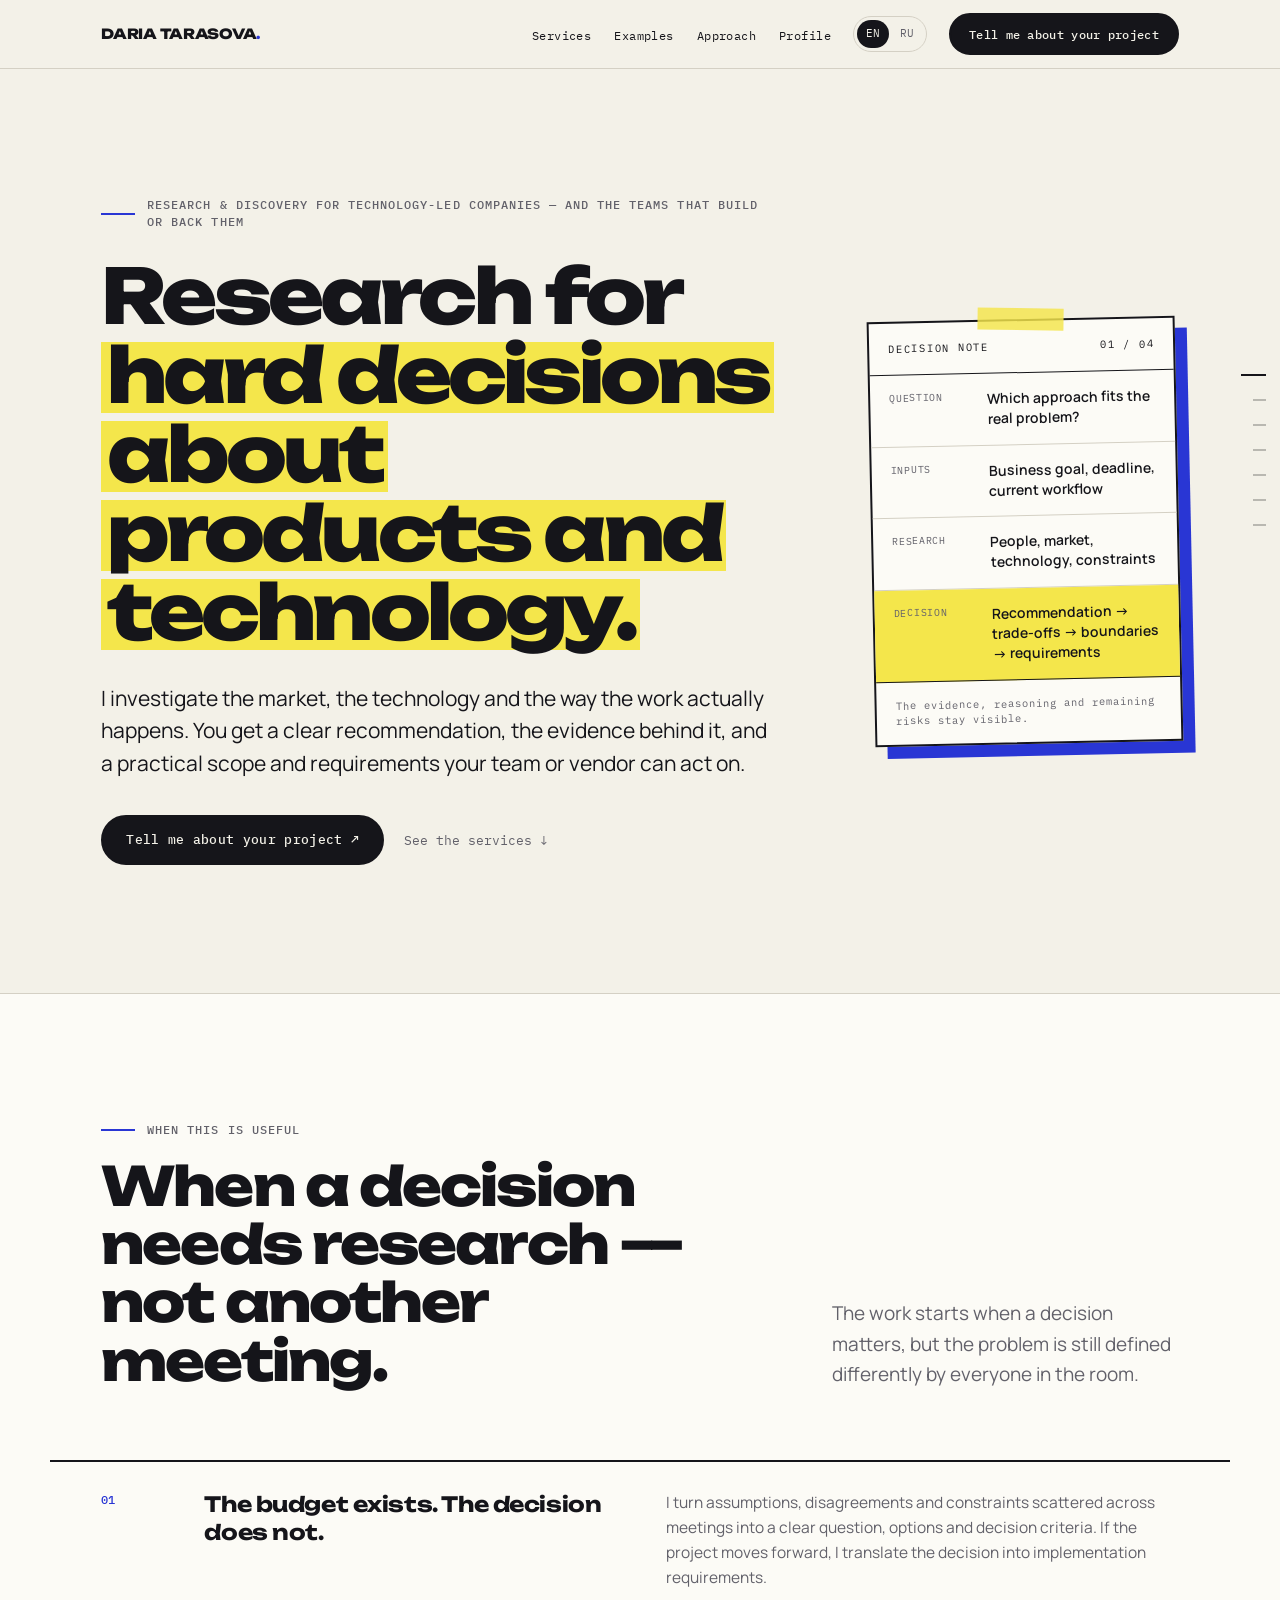
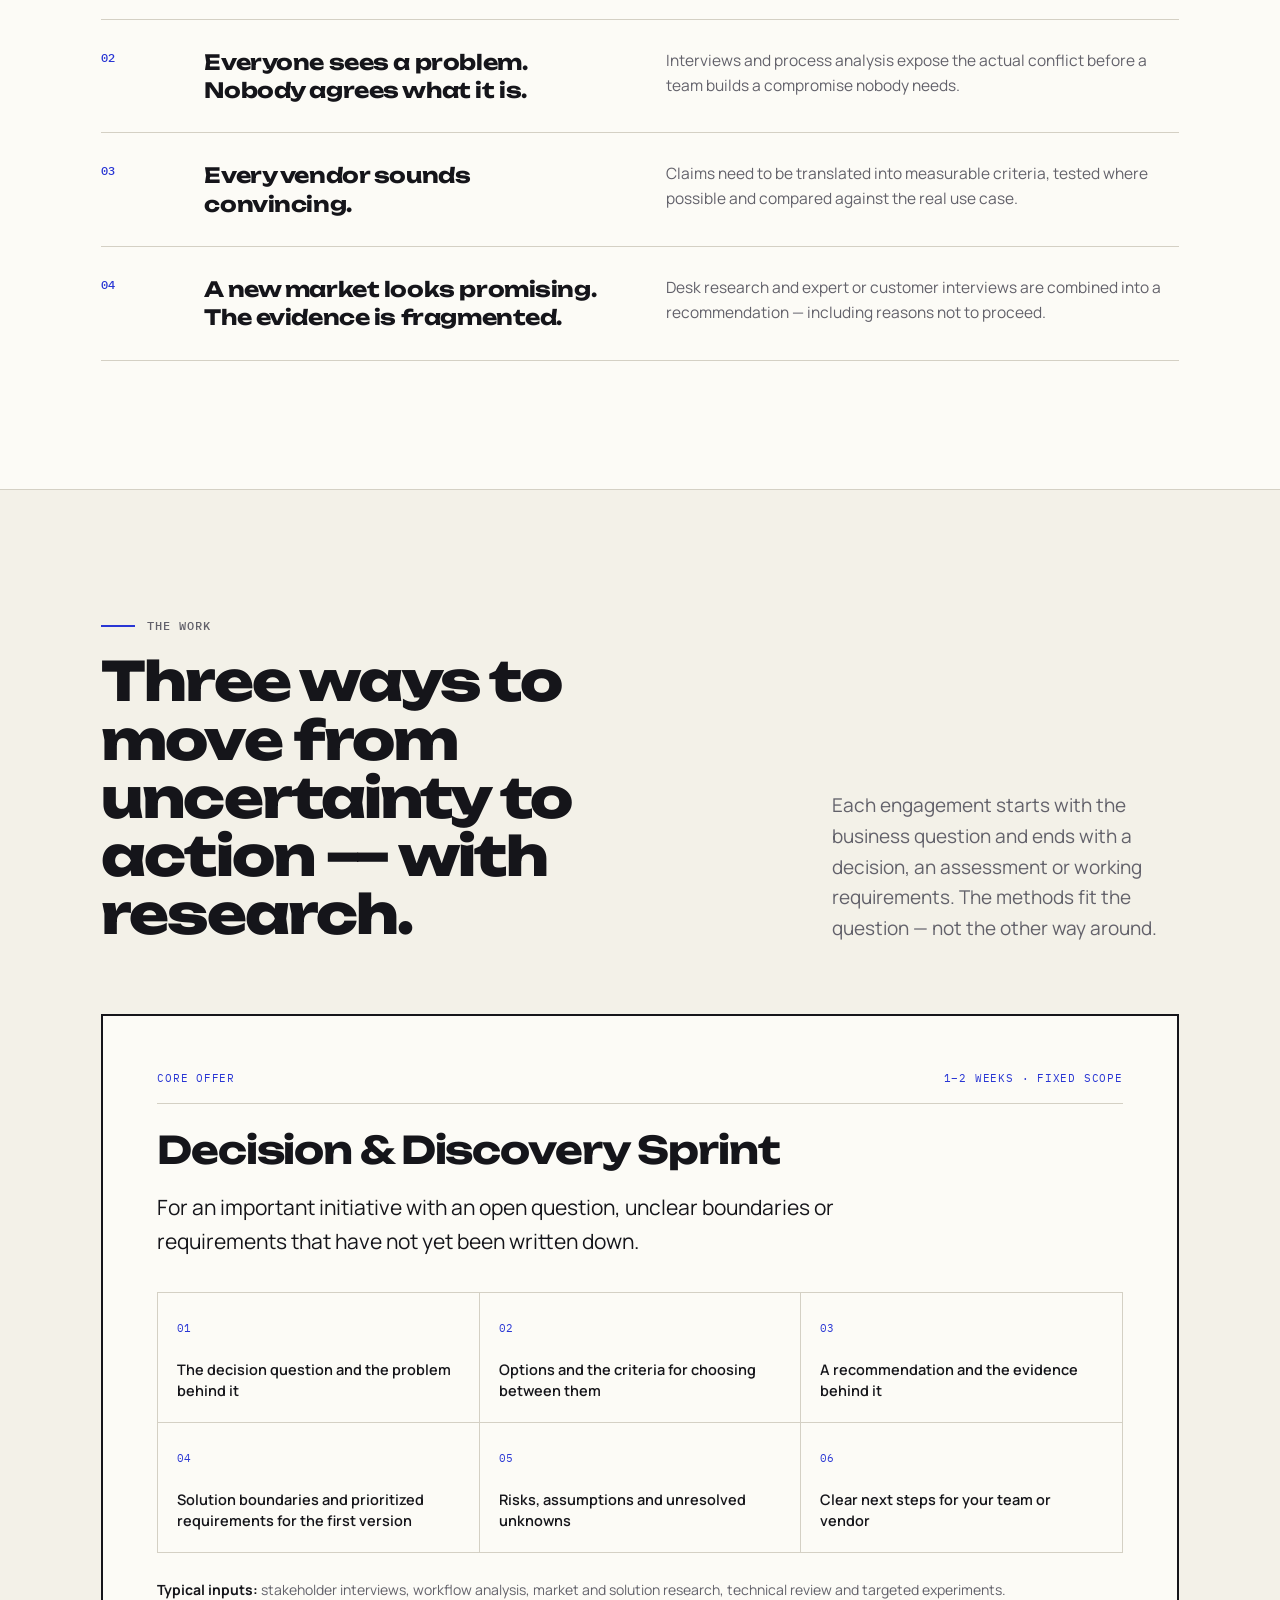
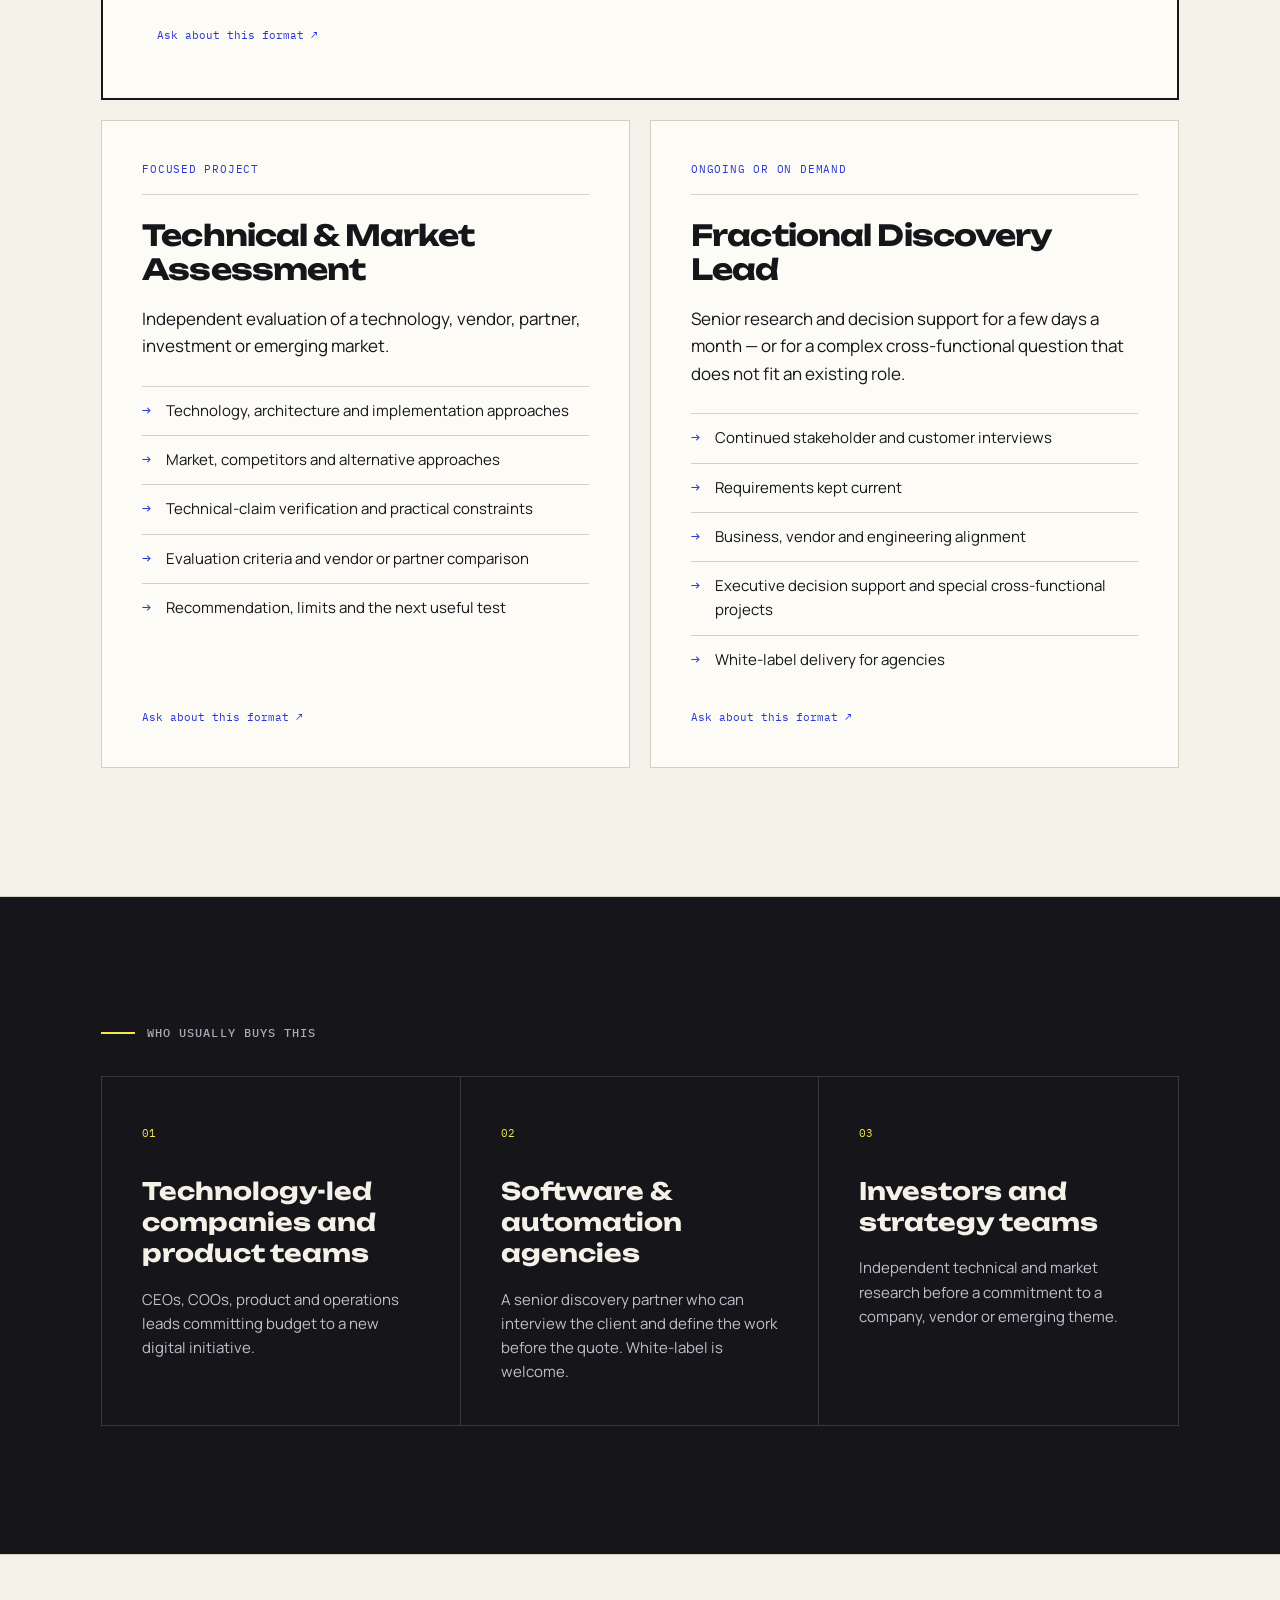
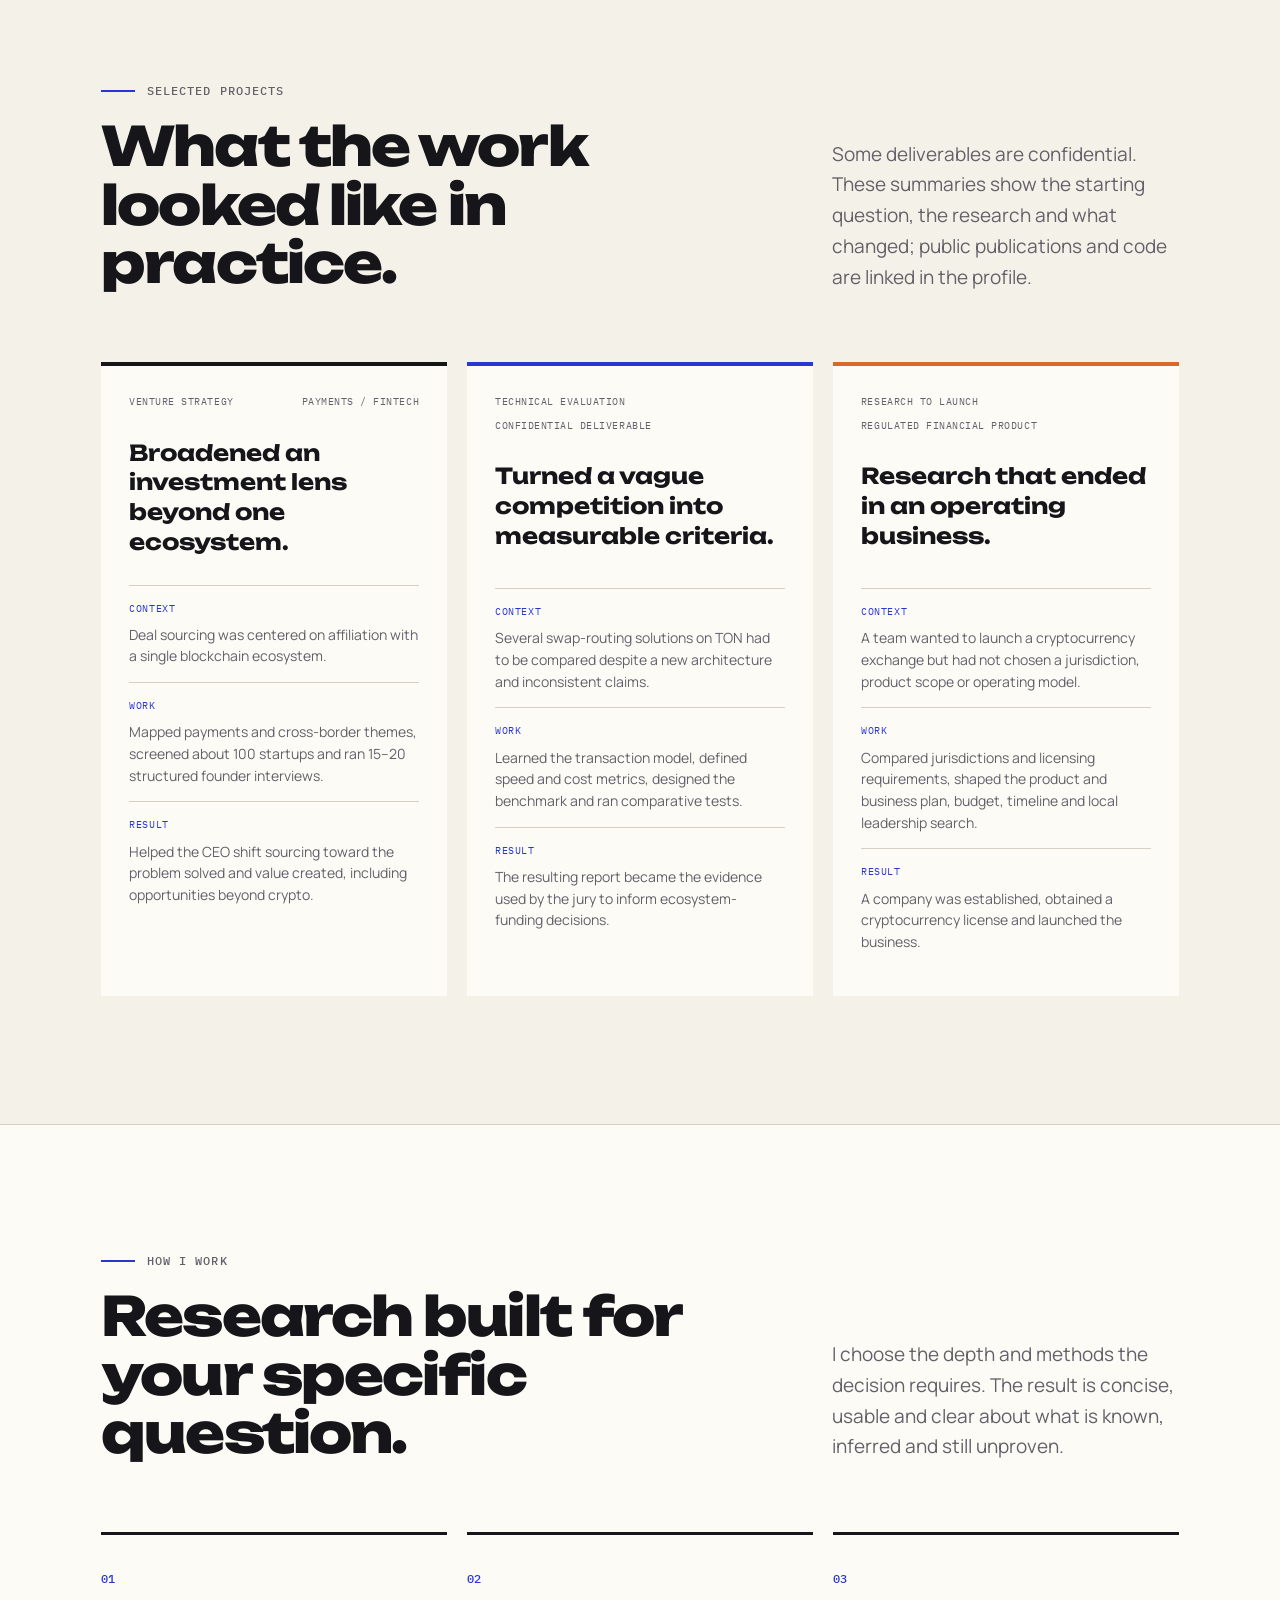
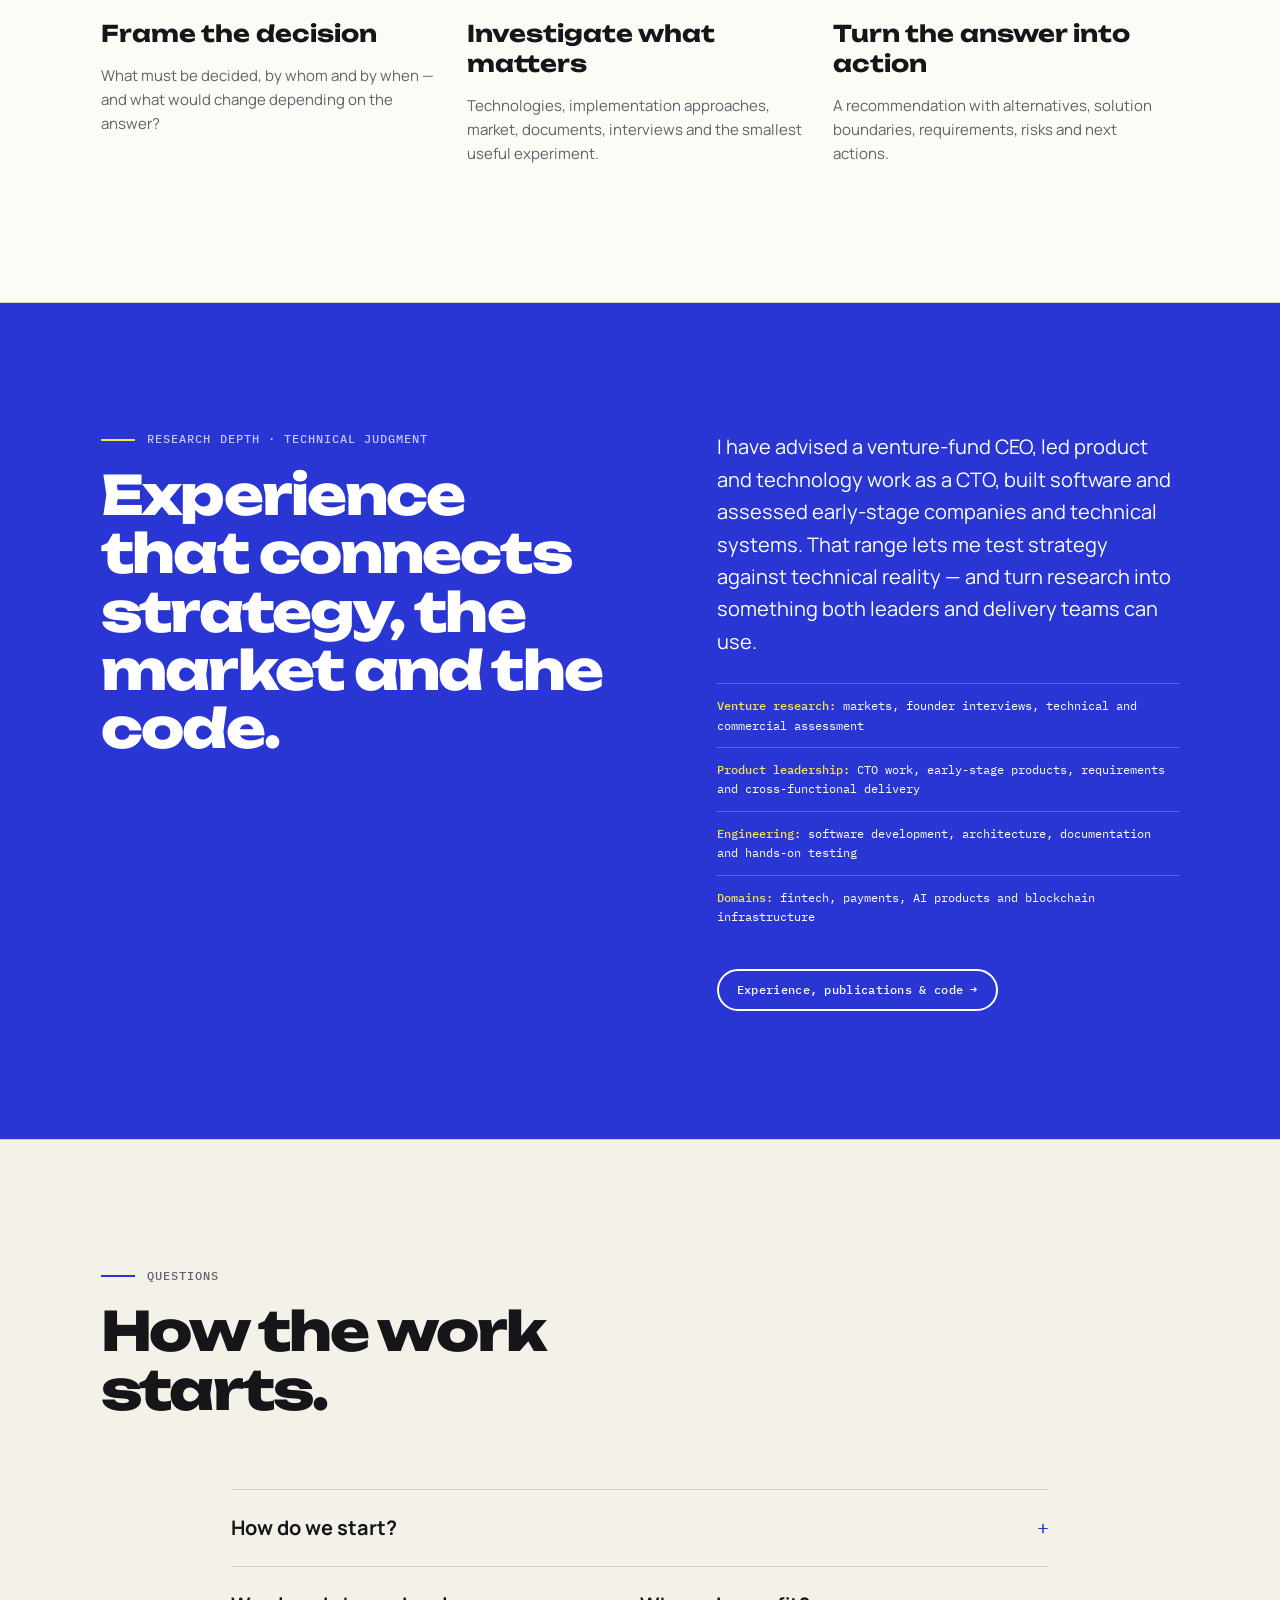
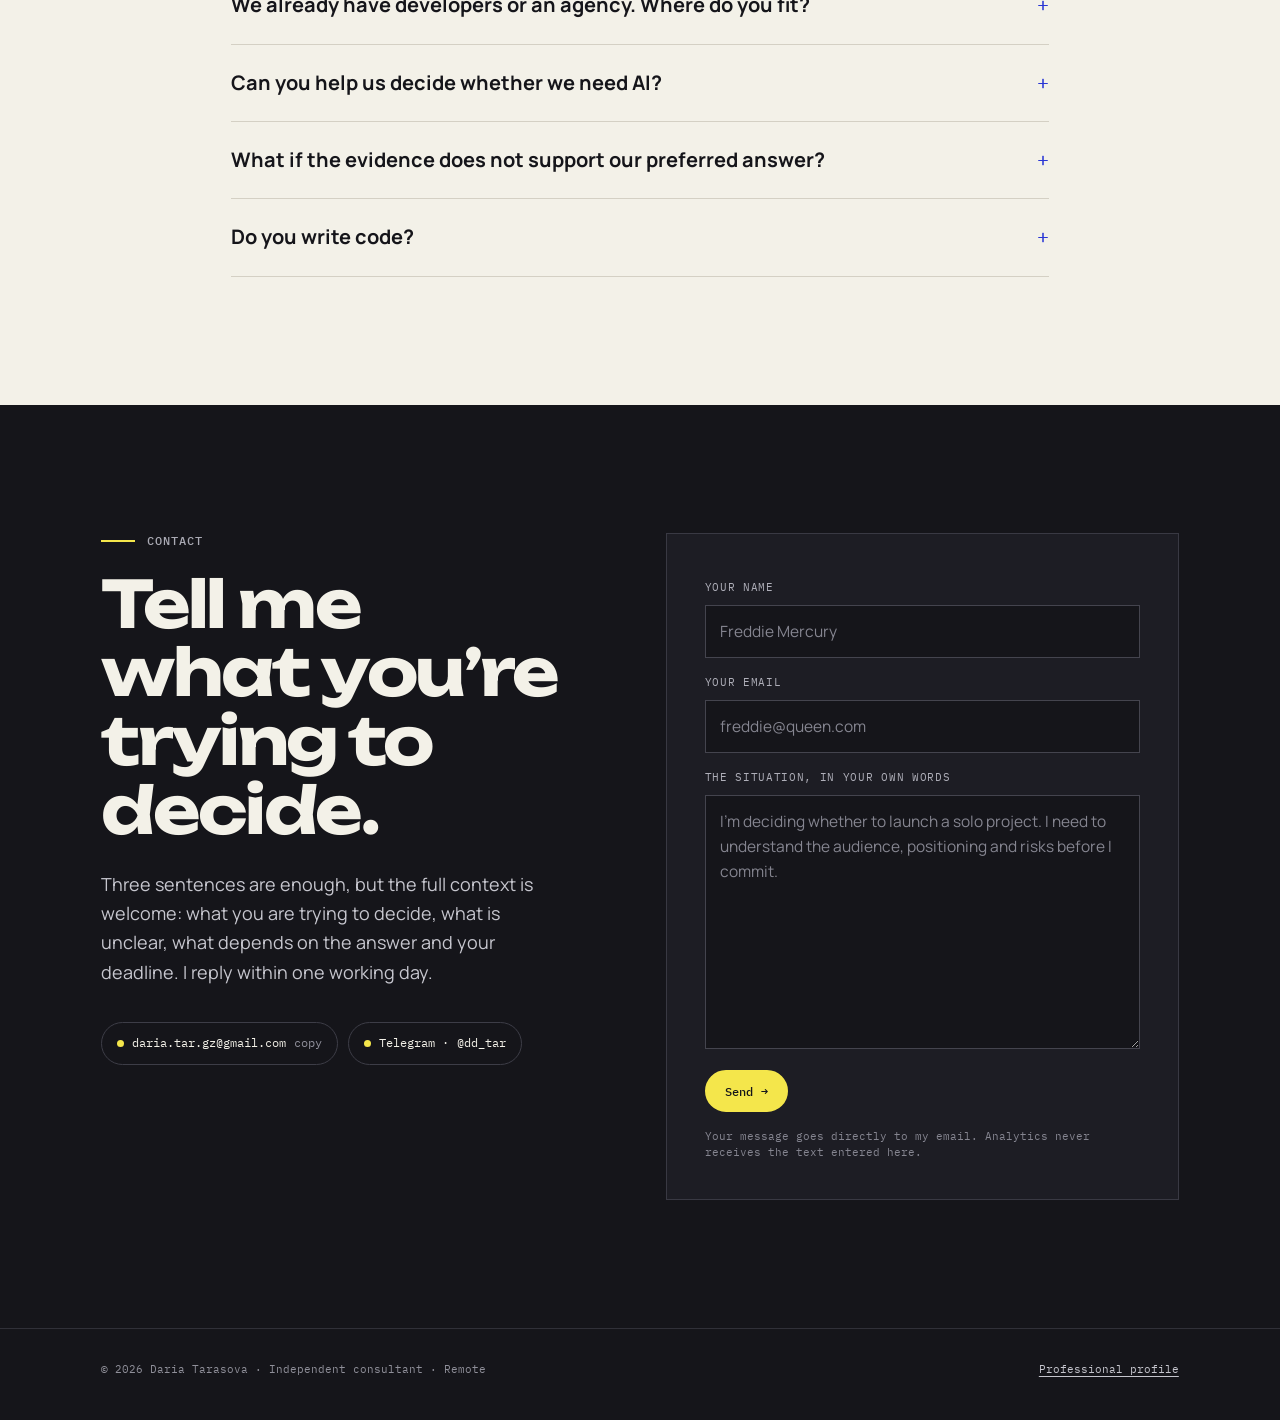
==== index.html @ c408d680 "wordings 3" ====
<!DOCTYPE html>
<html lang="en">
<head>
<meta charset="UTF-8">
<meta name="viewport" content="width=device-width, initial-scale=1.0">

<title>Daria Tarasova — research, product discovery & technical assessment</title>
<meta name="description" content="Research for difficult product, technology and market questions — turned into a clear decision and a plan your team can execute. Remote, EN/RU.">
<link rel="canonical" href="https://dd-tar.github.io/consulting/">
<link rel="alternate" hreflang="en" href="https://dd-tar.github.io/consulting/">
<link rel="alternate" hreflang="ru" href="https://dd-tar.github.io/consulting/ru/">
<link rel="alternate" hreflang="x-default" href="https://dd-tar.github.io/consulting/">
<meta name="robots" content="index, follow, max-snippet:-1, max-image-preview:large">

<meta property="og:type" content="website">
<meta property="og:locale" content="en_US">
<meta property="og:locale:alternate" content="ru_RU">
<meta property="og:url" content="https://dd-tar.github.io/consulting/">
<meta property="og:site_name" content="Daria Tarasova">
<meta property="og:title" content="Research that turns a hard question into a clear decision.">
<meta property="og:description" content="Product, technology and market research — with a practical plan your team can execute.">
<meta property="og:image" content="https://dd-tar.github.io/consulting/og.png">
<meta property="og:image:width" content="1200">
<meta property="og:image:height" content="630">
<meta property="og:image:alt" content="Daria Tarasova — research that turns a hard question into a clear decision.">
<meta name="twitter:card" content="summary_large_image">
<meta name="twitter:image" content="https://dd-tar.github.io/consulting/og.png">
<meta name="twitter:title" content="Daria Tarasova — research & product discovery">
<meta name="twitter:description" content="Product, technology and market research with a practical plan your team can execute.">

<link rel="preconnect" href="https://fonts.googleapis.com">
<link rel="preconnect" href="https://fonts.gstatic.com" crossorigin>
<link href="https://fonts.googleapis.com/css2?family=Unbounded:wght@500;700;800&family=Manrope:wght@400;500;600;700&family=IBM+Plex+Mono:wght@400;500&display=swap" rel="stylesheet">
<link rel="stylesheet" href="styles.css?v=20260807b">

<script type="application/ld+json">
{
  "@context": "https://schema.org",
  "@graph": [
    {
      "@type": "Person",
      "@id": "https://dd-tar.github.io/consulting/#person",
      "name": "Daria Tarasova",
      "alternateName": "Daya",
      "url": "https://dd-tar.github.io/consulting/",
      "email": "mailto:daria.tar.gz@gmail.com",
      "jobTitle": "Independent product discovery and decision research consultant",
      "description": "Researcher and software engineer helping teams make evidence-based decisions about digital products, technologies, vendors and new markets.",
      "knowsLanguage": ["en", "ru"],
      "knowsAbout": [
        "product discovery",
        "stakeholder interviews",
        "requirements engineering",
        "business analysis",
        "market research",
        "technology assessment",
        "vendor evaluation",
        "venture analysis",
        "financial technology",
        "artificial intelligence",
        "blockchain infrastructure"
      ],
      "sameAs": [
        "https://t.me/dd_tar",
        "https://doi.org/10.17587/it.31.258-270",
        "https://medium.com/@daria.tar.gz"
      ]
    },
    {
      "@type": "ProfessionalService",
      "@id": "https://dd-tar.github.io/consulting/#service",
      "name": "Daria Tarasova — product discovery and decision research",
      "url": "https://dd-tar.github.io/consulting/",
      "provider": { "@id": "https://dd-tar.github.io/consulting/#person" },
      "areaServed": "Worldwide",
      "availableLanguage": ["en", "ru"],
      "serviceType": "Product discovery, decision research and technical assessment",
      "hasOfferCatalog": {
        "@type": "OfferCatalog",
        "name": "Services",
        "itemListElement": [
          { "@type": "Offer", "itemOffered": { "@type": "Service", "name": "Decision & Discovery Sprint", "description": "A focused one-to-two-week engagement that turns an ambiguous digital initiative into a clear decision, solution boundaries, first-version requirements and explicit risks." } },
          { "@type": "Offer", "itemOffered": { "@type": "Service", "name": "Technical & Market Assessment", "description": "Independent evaluation of a technology, vendor, partner, investment or emerging market, including the criteria used to compare the available options." } },
          { "@type": "Offer", "itemOffered": { "@type": "Service", "name": "Fractional Discovery Lead", "description": "Ongoing or on-demand research, discovery and executive decision support across leadership, users, vendors and delivery teams." } }
        ]
      }
    },
    {
      "@type": "WebSite",
      "@id": "https://dd-tar.github.io/consulting/#website",
      "url": "https://dd-tar.github.io/consulting/",
      "name": "Daria Tarasova",
      "inLanguage": "en",
      "publisher": { "@id": "https://dd-tar.github.io/consulting/#person" }
    },
    {
      "@type": "FAQPage",
      "@id": "https://dd-tar.github.io/consulting/#faq",
      "inLanguage": "en",
      "mainEntity": [
        {
          "@type": "Question",
          "name": "How do we start?",
          "acceptedAnswer": { "@type": "Answer", "text": "We start with a short call to define the decision, the stakes and what is already known. If the question is bounded, I propose a one-to-two-week Decision and Discovery Sprint with a clear outcome and fee." }
        },
        {
          "@type": "Question",
          "name": "Can you work with our existing developers or agency?",
          "acceptedAnswer": { "@type": "Answer", "text": "Yes. Most often the work happens before implementation or alongside its earliest stage: clarifying the problem, interviewing stakeholders, comparing options and producing requirements the delivery team can use. White-label agency work is welcome." }
        },
        {
          "@type": "Question",
          "name": "Can you help us decide whether we need AI?",
          "acceptedAnswer": { "@type": "Answer", "text": "Yes. I start with the problem AI is expected to solve and compare it with simpler options. If AI is the right fit, I identify a useful pilot and define how success will be measured. If it is not, I recommend the simpler system." }
        },
        {
          "@type": "Question",
          "name": "What if the evidence does not support our preferred answer?",
          "acceptedAnswer": { "@type": "Answer", "text": "The conclusion will say so. Deliverables distinguish observed facts, supported inferences and unresolved unknowns, and state what evidence or experiment could resolve the uncertainty." }
        }
      ]
    }
  ]
}
</script>
</head>
<body>

<header class="nav">
  <div class="wrap nav-inner">
    <a class="logo" href="./" aria-label="Daria Tarasova — home">DARIA TARASOVA<span>.</span></a>
    <nav aria-label="Main navigation">
      <ul class="nav-links">
        <li><a href="#work">Services</a></li>
      <li><a href="#evidence">Examples</a></li>
        <li><a href="#approach">Approach</a></li>
        <li><a href="about/">Profile</a></li>
      </ul>
    </nav>
    <div class="lang" aria-label="Language">
      <a href="./" aria-current="true" hreflang="en">EN</a>
      <a href="ru/" hreflang="ru">RU</a>
    </div>
    <a class="btn nav-cta" href="#contact" data-track="header_contact">Tell me about your project</a>
  </div>
</header>

<nav class="section-rail" aria-label="Page sections">
  <a href="#top" data-section-link="top" data-label="Introduction" aria-label="Introduction"></a>
  <a href="#when" data-section-link="when" data-label="When useful" aria-label="When useful"></a>
  <a href="#work" data-section-link="work" data-label="Services" aria-label="Services"></a>
  <a href="#evidence" data-section-link="evidence" data-label="Examples" aria-label="Examples"></a>
  <a href="#approach" data-section-link="approach" data-label="Approach" aria-label="Approach"></a>
  <a href="#about" data-section-link="about" data-label="Profile" aria-label="Profile"></a>
  <a href="#contact" data-section-link="contact" data-label="Contact" aria-label="Contact"></a>
</nav>

<main>
  <section class="hero" id="top">
    <div class="wrap hero-grid">
      <div class="hero-copy">
        <p class="eyebrow">Research &amp; discovery for technology-led companies — and the teams that build or back them</p>
        <h1>Research for <span class="marker">hard decisions about products and technology.</span></h1>
        <p class="hero-sub">
          I investigate the market, the technology and the way the work actually happens.
          You get a clear recommendation, the evidence behind it, and a practical scope and
          requirements your team or vendor can act on.
        </p>
        <div class="hero-actions">
          <a class="btn btn-large" href="#contact" data-track="hero_contact">Tell me about your project ↗</a>
          <a class="text-link" href="#work">See the services ↓</a>
        </div>
      </div>

      <aside class="decision-card" aria-label="Example decision note">
        <div class="decision-card-head">
          <span>DECISION NOTE</span><span>01 / 04</span>
        </div>
        <dl>
          <div><dt>Question</dt><dd>Which approach fits the real problem?</dd></div>
          <div><dt>Inputs</dt><dd>Business goal, deadline, current workflow</dd></div>
          <div><dt>Research</dt><dd>People, market, technology, constraints</dd></div>
          <div class="decision-output"><dt>Decision</dt><dd>Recommendation → trade-offs → boundaries → requirements</dd></div>
        </dl>
        <p class="decision-note">The evidence, reasoning and remaining risks stay visible.</p>
      </aside>
    </div>
  </section>

  <section class="trigger-section" id="when">
    <div class="wrap split-head">
      <div>
        <p class="eyebrow">When this is useful</p>
        <h2>When a decision needs research — not another meeting.</h2>
      </div>
      <p class="section-intro">The work starts when a decision matters, but the problem is still defined differently by everyone in the room.</p>
    </div>
    <div class="wrap indexed-list">
      <article class="indexed-item reveal">
        <span class="index">01</span>
        <h3>The budget exists. The decision does not.</h3>
        <p>I turn assumptions, disagreements and constraints scattered across meetings into a clear question, options and decision criteria. If the project moves forward, I translate the decision into implementation requirements.</p>
      </article>
      <article class="indexed-item reveal">
        <span class="index">02</span>
        <h3>Everyone sees a problem. Nobody agrees what it is.</h3>
        <p>Interviews and process analysis expose the actual conflict before a team builds a compromise nobody needs.</p>
      </article>
      <article class="indexed-item reveal">
        <span class="index">03</span>
        <h3>Every vendor sounds convincing.</h3>
        <p>Claims need to be translated into measurable criteria, tested where possible and compared against the real use case.</p>
      </article>
      <article class="indexed-item reveal">
        <span class="index">04</span>
        <h3>A new market looks promising. The evidence is fragmented.</h3>
        <p>Desk research and expert or customer interviews are combined into a recommendation — including reasons not to proceed.</p>
      </article>
    </div>
  </section>

  <section id="work">
    <div class="wrap split-head">
      <div>
        <p class="eyebrow">The work</p>
        <h2>Three ways to move from uncertainty to action — with research.</h2>
      </div>
      <p class="section-intro">Each engagement starts with the business question and ends with a decision, an assessment or working requirements. The methods fit the question — not the other way around.</p>
    </div>

    <div class="wrap offer-grid">
      <a class="offer offer-primary reveal" href="#contact" data-track="service_discovery_sprint" aria-label="Ask about a Decision and Discovery Sprint">
        <div class="offer-topline">
          <span>Core offer</span><span>1–2 weeks · fixed scope</span>
        </div>
        <h3>Decision &amp; Discovery Sprint</h3>
        <p class="offer-lead">For an important initiative with an open question, unclear boundaries or requirements that have not yet been written down.</p>
        <div class="deliverables" aria-label="Sprint deliverables">
          <div><span>01</span><p>The decision question and the problem behind it</p></div>
          <div><span>02</span><p>Options and the criteria for choosing between them</p></div>
          <div><span>03</span><p>A recommendation and the evidence behind it</p></div>
          <div><span>04</span><p>Solution boundaries and prioritized requirements for the first version</p></div>
          <div><span>05</span><p>Risks, assumptions and unresolved unknowns</p></div>
          <div><span>06</span><p>Clear next steps for your team or vendor</p></div>
        </div>
        <p class="method-line"><strong>Typical inputs:</strong> stakeholder interviews, workflow analysis, market and solution research, technical review and targeted experiments.</p>
        <span class="offer-cta">Ask about this format ↗</span>
      </a>

      <a class="offer reveal" href="#contact" data-track="service_technical_assessment" aria-label="Ask about a Technical and Market Assessment">
        <div class="offer-topline"><span>Focused project</span></div>
        <h3>Technical &amp; Market Assessment</h3>
        <p>Independent evaluation of a technology, vendor, partner, investment or emerging market.</p>
        <ul class="clean-list">
          <li>Technology, architecture and implementation approaches</li>
          <li>Market, competitors and alternative approaches</li>
          <li>Technical-claim verification and practical constraints</li>
          <li>Evaluation criteria and vendor or partner comparison</li>
          <li>Recommendation, limits and the next useful test</li>
        </ul>
        <span class="offer-cta">Ask about this format ↗</span>
      </a>

      <a class="offer reveal" href="#contact" data-track="service_fractional_discovery" aria-label="Ask about ongoing discovery support">
        <div class="offer-topline"><span>Ongoing or on demand</span></div>
        <h3>Fractional Discovery Lead</h3>
        <p>Senior research and decision support for a few days a month — or for a complex cross-functional question that does not fit an existing role.</p>
        <ul class="clean-list">
          <li>Continued stakeholder and customer interviews</li>
          <li>Requirements kept current</li>
          <li>Business, vendor and engineering alignment</li>
          <li>Executive decision support and special cross-functional projects</li>
          <li>White-label delivery for agencies</li>
        </ul>
        <span class="offer-cta">Ask about this format ↗</span>
      </a>
    </div>
  </section>

  <section class="buyers-section" id="buyers">
    <div class="wrap">
      <p class="eyebrow">Who usually buys this</p>
      <div class="buyer-grid">
        <article class="buyer reveal">
          <span>01</span>
          <h3>Technology-led companies and product teams</h3>
          <p>CEOs, COOs, product and operations leads committing budget to a new digital initiative.</p>
        </article>
        <article class="buyer reveal">
          <span>02</span>
          <h3>Software &amp; automation agencies</h3>
          <p>A senior discovery partner who can interview the client and define the work before the quote. White-label is welcome.</p>
        </article>
        <article class="buyer reveal">
          <span>03</span>
          <h3>Investors and strategy teams</h3>
          <p>Independent technical and market research before a commitment to a company, vendor or emerging theme.</p>
        </article>
      </div>
    </div>
  </section>

  <section id="evidence">
    <div class="wrap split-head">
      <div>
        <p class="eyebrow">Selected projects</p>
        <h2>What the work looked like in practice.</h2>
      </div>
      <p class="section-intro">Some deliverables are confidential. These summaries show the starting question, the research and what changed; public publications and code are linked in the profile.</p>
    </div>

    <div class="wrap case-grid">
      <article class="case reveal">
        <div class="case-meta"><span>Venture strategy</span><span>Payments / fintech</span></div>
        <h3>Broadened an investment lens beyond one ecosystem.</h3>
        <dl>
          <div><dt>Context</dt><dd>Deal sourcing was centered on affiliation with a single blockchain ecosystem.</dd></div>
          <div><dt>Work</dt><dd>Mapped payments and cross-border themes, screened about 100 startups and ran 15–20 structured founder interviews.</dd></div>
          <div><dt>Result</dt><dd>Helped the CEO shift sourcing toward the problem solved and value created, including opportunities beyond crypto.</dd></div>
        </dl>
      </article>

      <article class="case reveal">
        <div class="case-meta"><span>Technical evaluation</span><span>Confidential deliverable</span></div>
        <h3>Turned a vague competition into measurable criteria.</h3>
        <dl>
          <div><dt>Context</dt><dd>Several swap-routing solutions on TON had to be compared despite a new architecture and inconsistent claims.</dd></div>
          <div><dt>Work</dt><dd>Learned the transaction model, defined speed and cost metrics, designed the benchmark and ran comparative tests.</dd></div>
          <div><dt>Result</dt><dd>The resulting report became the evidence used by the jury to inform ecosystem-funding decisions.</dd></div>
        </dl>
      </article>

      <article class="case reveal">
        <div class="case-meta"><span>Research to launch</span><span>Regulated financial product</span></div>
        <h3>Research that ended in an operating business.</h3>
        <dl>
          <div><dt>Context</dt><dd>A team wanted to launch a cryptocurrency exchange but had not chosen a jurisdiction, product scope or operating model.</dd></div>
          <div><dt>Work</dt><dd>Compared jurisdictions and licensing requirements, shaped the product and business plan, budget, timeline and local leadership search.</dd></div>
          <div><dt>Result</dt><dd>A company was established, obtained a cryptocurrency license and launched the business.</dd></div>
        </dl>
      </article>
    </div>
  </section>

  <section id="approach" class="approach-section">
    <div class="wrap split-head">
      <div>
        <p class="eyebrow">How I work</p>
        <h2>Research built for your specific question.</h2>
      </div>
      <p class="section-intro">I choose the depth and methods the decision requires. The result is concise, usable and clear about what is known, inferred and still unproven.</p>
    </div>

    <div class="wrap approach-grid">
      <article class="approach-step reveal">
        <span class="index">01</span>
        <h3>Frame the decision</h3>
        <p>What must be decided, by whom and by when — and what would change depending on the answer?</p>
      </article>
      <article class="approach-step reveal">
        <span class="index">02</span>
        <h3>Investigate what matters</h3>
        <p>Technologies, implementation approaches, market, documents, interviews and the smallest useful experiment.</p>
      </article>
      <article class="approach-step reveal">
        <span class="index">03</span>
        <h3>Turn the answer into action</h3>
        <p>A recommendation with alternatives, solution boundaries, requirements, risks and next actions.</p>
      </article>
    </div>
  </section>

  <section id="about" class="profile-teaser">
    <div class="wrap profile-grid">
      <div>
        <p class="eyebrow">Research depth · technical judgment</p>
        <h2>Experience that connects strategy, the market and the code.</h2>
      </div>
      <div class="profile-copy">
        <p>I have advised a venture-fund CEO, led product and technology work as a CTO, built software and assessed early-stage companies and technical systems. That range lets me test strategy against technical reality — and turn research into something both leaders and delivery teams can use.</p>
        <ul class="profile-facts">
          <li><strong>Venture research:</strong> markets, founder interviews, technical and commercial assessment</li>
          <li><strong>Product leadership:</strong> CTO work, early-stage products, requirements and cross-functional delivery</li>
          <li><strong>Engineering:</strong> software development, architecture, documentation and hands-on testing</li>
          <li><strong>Domains:</strong> fintech, payments, AI products and blockchain infrastructure</li>
        </ul>
        <a class="btn btn-secondary" href="about/" data-track="profile_open">Experience, publications &amp; code →</a>
      </div>
    </div>
  </section>

  <section id="faq">
    <div class="wrap split-head">
      <div>
        <p class="eyebrow">Questions</p>
        <h2>How the work starts.</h2>
      </div>
    </div>
    <div class="wrap faq">
      <details>
        <summary>How do we start?</summary>
        <p>We start with a short call to define the decision, the stakes and what is already known. If the question is bounded, I propose a one-to-two-week Decision &amp; Discovery Sprint with a clear outcome and fee. If another format fits better, I will say so.</p>
      </details>
      <details>
        <summary>We already have developers or an agency. Where do you fit?</summary>
        <p>Before implementation or alongside its earliest stage: clarifying the problem, interviewing stakeholders, comparing options and producing requirements. I can work directly with your delivery team or white-label inside an agency engagement.</p>
      </details>
      <details>
        <summary>Can you help us decide whether we need AI?</summary>
        <p>Yes. I start with the problem AI is expected to solve and compare it with simpler options. If AI is the right fit, I identify a useful pilot and define how success will be measured. If it is not, I recommend the simpler system.</p>
      </details>
      <details>
        <summary>What if the evidence does not support our preferred answer?</summary>
        <p>The conclusion will say so. I distinguish observed facts, supported inferences and unresolved unknowns, then name what evidence or experiment would change the decision.</p>
      </details>
      <details>
        <summary>Do you write code?</summary>
        <p>I have a software-engineering background, can read code and test technical claims, and build my own products. I use that depth to improve discovery and assessment work; I do not take staff-augmentation engineering roles.</p>
      </details>
    </div>
  </section>

  <section class="contact" id="contact">
    <div class="wrap contact-grid">
      <div>
        <p class="eyebrow">Contact</p>
        <h2>Tell me what you’re trying to decide.</h2>
        <p class="contact-intro">Three sentences are enough, but the full context is welcome: what you are trying to decide, what is unclear, what depends on the answer and your deadline. I reply within one working day.</p>
        <div class="contact-links">
          <button class="contact-chip" id="copy-email" type="button" data-track="contact_email_copy">
            <span class="signal"></span><span id="email-text">daria.tar.gz@gmail.com</span><span id="copy-state">copy</span>
          </button>
          <a class="contact-chip" id="tg-link" href="https://t.me/dd_tar" target="_blank" rel="noopener" data-track="contact_telegram">
            <span class="signal"></span>Telegram · <span id="tg-text">@dd_tar</span>
          </a>
        </div>
      </div>

      <form class="contact-form" id="task-form" action="https://formsubmit.co/daria.tar.gz@gmail.com" method="POST">
        <input type="hidden" name="_subject" value="New inquiry — consulting site">
        <input type="hidden" name="_template" value="box">
        <input type="hidden" name="_captcha" value="false">
        <input type="hidden" name="_next" value="https://dd-tar.github.io/consulting/?sent=1#contact">
        <input class="honeypot" type="text" name="_honey" tabindex="-1" autocomplete="off" aria-hidden="true">
        <label for="f-name">Your name</label>
        <input id="f-name" name="name" type="text" autocomplete="name" placeholder="Freddie Mercury" required>
        <label for="f-email">Your email</label>
        <input id="f-email" name="email" type="email" autocomplete="email" placeholder="freddie@queen.com" required>
        <label for="f-task">The situation, in your own words</label>
        <textarea id="f-task" name="message" rows="9" placeholder="I’m deciding whether to launch a solo project. I need to understand the audience, positioning and risks before I commit." required></textarea>
        <button class="btn btn-submit" type="submit" data-track="contact_form_button">Send →</button>
        <div class="send-panel" id="sendpanel" hidden aria-live="polite"><p id="send-status"></p></div>
        <p class="form-note">Your message goes directly to my email. Analytics never receives the text entered here.</p>
      </form>
    </div>
  </section>
</main>

<footer>
  <div class="wrap footer-inner">
    <p>© <span data-current-year>2026</span> Daria Tarasova · Independent consultant · Remote</p>
    <p><a href="about/">Professional profile</a></p>
  </div>
</footer>

<script src="analytics.js?v=20260807"></script>
<script src="main.js?v=20260807"></script>
</body>
</html>
---- styles.css ----
:root{
  --paper:#F3F1E8;
  --surface:#FCFBF6;
  --ink:#15151A;
  --muted:#62616A;
  --line:#D4D0C4;
  --blue:#2936D4;
  --blue-dark:#1D2598;
  --yellow:#F4E64B;
  --green:#2D8A65;
  --orange:#D9692B;
  --font-display:"Unbounded", "Arial Black", sans-serif;
  --font-body:"Manrope", system-ui, -apple-system, "Segoe UI", sans-serif;
  --font-mono:"IBM Plex Mono", ui-monospace, "SFMono-Regular", Menlo, monospace;
  --width:1180px;
  --pad:clamp(20px, 4vw, 52px);
  --section:clamp(72px, 10vw, 128px);
}

*{ box-sizing:border-box; margin:0; padding:0; }
html{ max-width:100%; scroll-behavior:smooth; overflow-x:clip; }
body{
  width:100%;
  max-width:100%;
  min-width:0;
  background:var(--paper);
  color:var(--ink);
  font-family:var(--font-body);
  font-size:17px;
  line-height:1.62;
  -webkit-font-smoothing:antialiased;
  overflow-x:clip;
}
main,header,footer,section,.wrap{ min-width:0; }
img,svg,video,canvas{ max-width:100%; height:auto; }
::selection{ background:var(--yellow); color:var(--ink); }
a{ color:var(--blue); text-decoration-thickness:1.4px; text-underline-offset:3px; }
a:hover{ text-decoration:none; }
button,input,textarea{ font:inherit; }
:focus-visible{ outline:3px solid var(--blue); outline-offset:3px; border-radius:3px; }
.wrap{ width:min(100%, var(--width)); max-width:100%; margin-inline:auto; padding-inline:var(--pad); }
.visually-hidden{ position:absolute; width:1px; height:1px; overflow:hidden; clip-path:inset(50%); white-space:nowrap; }
section[id]{ scroll-margin-top:82px; }

.eyebrow{
  display:flex;
  align-items:center;
  gap:12px;
  color:var(--muted);
  font-family:var(--font-mono);
  font-size:11.5px;
  font-weight:500;
  letter-spacing:.09em;
  line-height:1.45;
  text-transform:uppercase;
}
.eyebrow::before{ content:""; width:34px; height:2px; background:var(--blue); flex:none; }
.marker{
  background:linear-gradient(transparent 16%, var(--yellow) 16%, var(--yellow) 91%, transparent 91%);
  box-decoration-break:clone;
  -webkit-box-decoration-break:clone;
  padding-inline:.07em;
}

/* Navigation */
.nav{
  position:sticky;
  top:0;
  z-index:50;
  background:color-mix(in srgb, var(--paper) 91%, transparent);
  backdrop-filter:blur(14px);
  border-bottom:1px solid var(--line);
}
.nav-inner{ min-height:68px; display:flex; align-items:center; gap:22px; }
.logo{
  color:var(--ink);
  font-family:var(--font-display);
  font-size:14px;
  font-weight:800;
  letter-spacing:-.02em;
  line-height:1;
  text-decoration:none;
  white-space:nowrap;
}
.logo span{ color:var(--blue); }
.nav nav{ margin-left:auto; }
.nav-links{ display:flex; align-items:center; gap:23px; list-style:none; }
.nav-links a{
  color:var(--ink);
  font-family:var(--font-mono);
  font-size:12px;
  letter-spacing:.035em;
  text-decoration:none;
}
.nav-links a:hover,.nav-links a[aria-current="page"]{ color:var(--blue); }
.lang{
  display:flex;
  align-items:center;
  gap:2px;
  padding:3px;
  border:1px solid var(--line);
  border-radius:999px;
  font-family:var(--font-mono);
  font-size:11px;
  flex:none;
}
.lang a{ padding:5px 9px; border-radius:999px; color:var(--muted); text-decoration:none; }
.lang a[aria-current="true"]{ color:var(--paper); background:var(--ink); }
.btn{
  display:inline-flex;
  align-items:center;
  justify-content:center;
  min-height:42px;
  padding:10px 18px;
  border:2px solid var(--ink);
  border-radius:999px;
  color:var(--paper);
  background:var(--ink);
  font-family:var(--font-mono);
  font-size:12px;
  font-weight:500;
  letter-spacing:.025em;
  line-height:1.25;
  text-decoration:none;
  cursor:pointer;
  transition:background .18s ease,border-color .18s ease,color .18s ease,transform .18s ease;
}
.btn:hover{ background:var(--blue); border-color:var(--blue); color:#fff; transform:translateY(-1px); }
.btn-large{ min-height:50px; padding:13px 23px; font-size:13px; }
.btn-secondary{ background:transparent; color:var(--ink); }
.btn-secondary:hover{ color:#fff; }
.nav-cta{ flex:none; }
.text-link{ color:var(--muted); font-family:var(--font-mono); font-size:12.5px; text-decoration:none; }
.text-link:hover{ color:var(--blue); }

/* Fixed document-style navigation for wide screens. */
.section-rail{
  position:fixed;
  right:14px;
  top:50%;
  z-index:40;
  display:grid;
  gap:5px;
  transform:translateY(-50%);
}
.section-rail a{
  position:relative;
  display:grid;
  place-items:center end;
  width:34px;
  height:20px;
  color:var(--ink);
  text-decoration:none;
}
.section-rail a::before{
  content:"";
  width:13px;
  height:2px;
  background:#B9B8B1;
  transition:width .18s ease,background .18s ease;
}
.section-rail a:hover::before,.section-rail a.is-active::before{ width:25px; background:var(--ink); }
.section-rail a::after{
  content:attr(data-label);
  position:absolute;
  right:42px;
  top:50%;
  padding:4px 7px;
  background:var(--ink);
  color:var(--paper);
  font-family:var(--font-mono);
  font-size:9px;
  line-height:1.2;
  white-space:nowrap;
  opacity:0;
  pointer-events:none;
  transform:translate(5px,-50%);
  transition:opacity .15s ease,transform .15s ease;
}
.section-rail a:hover::after,.section-rail a:focus-visible::after{ opacity:1; transform:translate(0,-50%); }

/* Shared section layout */
section{ padding-block:var(--section); border-top:1px solid var(--line); }
.split-head{ display:grid; grid-template-columns:minmax(0,1.2fr) minmax(260px,.65fr); gap:clamp(36px,7vw,100px); align-items:end; margin-bottom:clamp(40px,6vw,70px); }
.split-head h2,.profile-teaser h2,.profile-contact h2,.education-section h2{
  margin-top:18px;
  max-width:19ch;
  font-family:var(--font-display);
  font-size:clamp(30px,4.6vw,54px);
  font-weight:800;
  letter-spacing:-.035em;
  line-height:1.08;
}
.section-intro{ max-width:50ch; color:var(--muted); font-size:clamp(16px,1.7vw,19px); }

/* Home hero */
.hero{ padding-block:clamp(70px,10vw,132px); border-top:0; }
.hero-grid{ display:grid; grid-template-columns:minmax(0,1.5fr) minmax(300px,.68fr); gap:clamp(42px,7vw,96px); align-items:center; }
.hero-copy h1{
  margin-top:26px;
  max-width:15ch;
  font-family:var(--font-display);
  font-size:clamp(39px,6.25vw,76px);
  font-weight:800;
  letter-spacing:-.05em;
  line-height:1.04;
}
.hero-sub{ margin-top:30px; max-width:710px; font-size:clamp(17px,2vw,21px); line-height:1.55; }
.hero-actions,.profile-actions{ margin-top:36px; display:flex; flex-wrap:wrap; align-items:center; gap:20px; }
.decision-card{
  position:relative;
  min-width:0;
  max-width:100%;
  background:var(--surface);
  border:2px solid var(--ink);
  box-shadow:12px 12px 0 var(--blue);
  transform:rotate(-1.2deg);
}
.decision-card::before{
  content:"";
  position:absolute;
  width:86px;
  height:22px;
  top:-13px;
  left:50%;
  transform:translateX(-50%) rotate(2deg);
  background:color-mix(in srgb, var(--yellow) 82%, transparent);
}
.decision-card-head{ display:flex; justify-content:space-between; gap:16px; padding:17px 19px; border-bottom:1px solid var(--ink); font-family:var(--font-mono); font-size:10.5px; letter-spacing:.07em; }
.decision-card dl>div{ display:grid; grid-template-columns:84px minmax(0,1fr); gap:14px; padding:15px 19px; border-bottom:1px solid var(--line); }
.decision-card dt{ color:var(--muted); font-family:var(--font-mono); font-size:10px; letter-spacing:.07em; text-transform:uppercase; }
.decision-card dd{ min-width:0; overflow-wrap:anywhere; font-size:14px; font-weight:600; line-height:1.45; }
.decision-card .decision-output{ background:var(--yellow); border-bottom-color:var(--ink); }
.decision-note{ padding:16px 19px; color:var(--muted); font-family:var(--font-mono); font-size:10.5px; line-height:1.45; }

/* Triggers */
.trigger-section{ background:var(--surface); }
.indexed-list{ border-top:2px solid var(--ink); }
.indexed-item{ display:grid; grid-template-columns:52px minmax(230px,.8fr) minmax(260px,1fr); gap:clamp(18px,4vw,58px); align-items:start; padding:28px 0; border-bottom:1px solid var(--line); }
.index{ color:var(--blue); font-family:var(--font-mono); font-size:12px; font-weight:500; }
.indexed-item h3{ max-width:34ch; font-family:var(--font-display); font-size:clamp(17px,1.7vw,21px); line-height:1.35; letter-spacing:-.02em; }
.indexed-item p{ max-width:58ch; color:var(--muted); font-size:15.5px; }

/* Offers */
.offer-grid{ display:grid; grid-template-columns:minmax(0,1fr) minmax(0,1fr); gap:20px; }
.offer{ position:relative; display:flex; flex-direction:column; min-width:0; min-height:100%; padding:clamp(26px,3.5vw,40px); background:var(--surface); border:1px solid var(--line); color:var(--ink); text-decoration:none; transition:transform .18s ease,border-color .18s ease,box-shadow .18s ease; }
.offer:hover{ border-color:var(--blue); box-shadow:0 12px 28px rgba(21,21,26,.08); transform:translateY(-3px); }
.offer-primary{ grid-column:1/-1; padding:clamp(30px,4.5vw,54px); border:2px solid var(--ink); }
.offer-topline{ display:flex; justify-content:space-between; flex-wrap:wrap; gap:10px; padding-bottom:16px; border-bottom:1px solid var(--line); color:var(--blue); font-family:var(--font-mono); font-size:10.5px; letter-spacing:.075em; text-transform:uppercase; }
.offer h3{ margin-top:24px; max-width:23ch; font-family:var(--font-display); font-size:clamp(23px,3vw,38px); line-height:1.16; letter-spacing:-.03em; }
.offer:not(.offer-primary) h3{ font-size:clamp(21px,2.4vw,29px); }
.offer>p:not(.method-line){ margin-top:18px; max-width:62ch; }
.offer-lead{ font-size:clamp(17px,2vw,21px); }
.deliverables{ display:grid; grid-template-columns:repeat(3,minmax(0,1fr)); margin-top:34px; border-top:1px solid var(--line); border-left:1px solid var(--line); }
.deliverables>div{ min-width:0; min-height:130px; padding:19px; border-right:1px solid var(--line); border-bottom:1px solid var(--line); }
.deliverables span,.buyer>span,.capability-grid article>span{ color:var(--blue); font-family:var(--font-mono); font-size:11px; }
.deliverables p{ margin-top:20px; font-size:14.5px; font-weight:600; line-height:1.45; }
.method-line{ margin-top:26px; color:var(--muted); font-size:14px; }
.method-line strong{ color:var(--ink); }
.clean-list{ margin-top:26px; list-style:none; }
.clean-list li{ position:relative; padding:12px 0 12px 24px; border-top:1px solid var(--line); font-size:15px; }
.clean-list li::before{ content:"→"; position:absolute; left:0; color:var(--blue); font-family:var(--font-mono); }
.offer-cta{ margin-top:auto; padding-top:25px; color:var(--blue); font-family:var(--font-mono); font-size:11px; }

/* Buyers */
.buyers-section{ background:var(--ink); color:var(--paper); }
.buyers-section .eyebrow{ color:#AAAAB4; }
.buyers-section .eyebrow::before{ background:var(--yellow); }
.buyer-grid{ display:grid; grid-template-columns:repeat(3,1fr); gap:0; margin-top:34px; border:1px solid #373740; }
.buyer{ padding:clamp(26px,3.5vw,40px); border-right:1px solid #373740; }
.buyer:last-child{ border-right:0; }
.buyer>span{ color:var(--yellow); }
.buyer h3{ margin-top:32px; font-family:var(--font-display); font-size:clamp(18px,2vw,24px); line-height:1.3; }
.buyer p{ margin-top:18px; color:#BFC0C9; font-size:15px; }

/* Cases */
.case-grid{ display:grid; grid-template-columns:repeat(3,1fr); gap:20px; }
.case{ padding:28px; background:var(--surface); border-top:4px solid var(--ink); }
.case:nth-child(2){ border-top-color:var(--blue); }
.case:nth-child(3){ border-top-color:var(--orange); }
.case-meta{ display:flex; flex-wrap:wrap; justify-content:space-between; gap:8px; color:var(--muted); font-family:var(--font-mono); font-size:9.5px; letter-spacing:.055em; text-transform:uppercase; }
.case h3{ margin-top:28px; min-height:4.5em; font-family:var(--font-display); font-size:clamp(18px,1.8vw,22px); line-height:1.35; }
.case dl{ margin-top:28px; }
.case dl>div{ padding:15px 0; border-top:1px solid var(--line); }
.case dt{ color:var(--blue); font-family:var(--font-mono); font-size:10px; letter-spacing:.06em; text-transform:uppercase; }
.case dd{ margin-top:7px; color:var(--muted); font-size:14px; line-height:1.55; }

/* Approach */
.approach-section{ background:var(--surface); }
.approach-grid{ display:grid; grid-template-columns:repeat(3,1fr); gap:20px; }
.approach-step{ padding:28px 0 8px; border-top:3px solid var(--ink); }
.approach-step h3{ margin-top:28px; font-family:var(--font-display); font-size:clamp(18px,2vw,23px); line-height:1.3; }
.approach-step p{ margin-top:15px; max-width:38ch; color:var(--muted); font-size:15px; }
/* Home profile teaser */
.profile-teaser{ background:var(--blue); color:#fff; }
.profile-teaser .eyebrow{ color:#C4C8FF; }
.profile-teaser .eyebrow::before{ background:var(--yellow); }
.profile-grid{ display:grid; grid-template-columns:minmax(0,1fr) minmax(320px,.9fr); gap:clamp(44px,8vw,110px); }
.profile-copy>p{ max-width:58ch; font-size:clamp(17px,1.9vw,20px); }
.profile-facts{ margin-top:25px; list-style:none; }
.profile-facts li{ padding:12px 0; border-top:1px solid #5964E1; font-family:var(--font-mono); font-size:12px; }
.profile-facts strong{ color:var(--yellow); font-weight:500; }
.profile-teaser .btn-secondary{ margin-top:30px; border-color:#fff; color:#fff; }
.profile-teaser .btn-secondary:hover{ background:#fff; color:var(--blue); }

/* FAQ */
.faq{ max-width:920px; }
.faq details{ border-top:1px solid var(--line); }
.faq details:last-child{ border-bottom:1px solid var(--line); }
.faq summary{ display:flex; justify-content:space-between; align-items:baseline; gap:20px; padding:22px 0; cursor:pointer; font-size:clamp(17px,1.8vw,20px); font-weight:700; list-style:none; }
.faq summary::-webkit-details-marker{ display:none; }
.faq summary::after{ content:"+"; color:var(--blue); font-family:var(--font-mono); font-size:20px; font-weight:400; }
.faq details[open] summary::after{ content:"−"; }
.faq details p{ max-width:70ch; padding:0 0 24px; color:var(--muted); }

/* Contact */
.contact{ background:var(--ink); color:var(--paper); border-top:0; }
.contact-grid{ display:grid; grid-template-columns:minmax(0,.9fr) minmax(360px,1fr); gap:clamp(50px,8vw,112px); }
.contact .eyebrow{ color:#AAAAB4; }
.contact .eyebrow::before{ background:var(--yellow); }
.contact h2{ margin-top:20px; max-width:12ch; font-family:var(--font-display); font-size:clamp(37px,5.4vw,65px); letter-spacing:-.04em; line-height:1.06; }
.contact-intro{ margin-top:25px; max-width:48ch; color:#C6C6CE; font-size:18px; }
.contact-links{ display:flex; flex-wrap:wrap; gap:10px; margin-top:35px; }
.contact-chip{ display:inline-flex; align-items:center; gap:8px; min-height:43px; padding:10px 15px; border:1px solid #3D3D47; border-radius:999px; background:transparent; color:var(--paper); font-family:var(--font-mono); font-size:11.5px; text-decoration:none; cursor:pointer; }
.contact-chip:hover{ border-color:var(--yellow); }
.signal{ width:7px; height:7px; border-radius:50%; background:var(--yellow); flex:none; }
#copy-state{ color:#90909B; }
.contact-form{ display:grid; gap:9px; padding:clamp(24px,4vw,38px); background:#1D1D24; border:1px solid #393943; }
.contact-form label{ margin-top:7px; color:#AFAFB9; font-family:var(--font-mono); font-size:10.5px; letter-spacing:.065em; text-transform:uppercase; }
.contact-form input,.contact-form textarea{ width:100%; padding:13px 14px; border:1px solid #44444E; border-radius:0; background:#15151A; color:#fff; font-family:var(--font-body); font-size:15.5px; }
.contact-form input::placeholder,.contact-form textarea::placeholder{ color:#858590; opacity:1; }
.contact-form input:focus,.contact-form textarea:focus{ outline:2px solid var(--yellow); outline-offset:0; border-color:var(--yellow); }
.contact-form textarea{ min-height:210px; resize:vertical; }
.contact-form .btn-submit{ justify-self:start; margin-top:12px; background:var(--yellow); border-color:var(--yellow); color:var(--ink); }
.contact-form .btn-submit:hover{ background:#fff; border-color:#fff; }
.honeypot{ display:none !important; }
.form-note{ margin-top:7px; color:#858590; font-family:var(--font-mono); font-size:10.5px; line-height:1.55; }
.send-panel{ margin-top:8px; padding:13px; border:1px solid var(--yellow); color:var(--yellow); font-family:var(--font-mono); font-size:12px; }
.send-panel[hidden]{ display:none; }

/* Profile page */
.profile-hero{ padding-block:clamp(76px,11vw,140px); border-top:0; }
.profile-hero-grid{ display:grid; grid-template-columns:minmax(0,1fr) minmax(320px,.75fr); gap:clamp(50px,9vw,125px); align-items:end; }
.profile-hero h1{ margin-top:25px; font-family:var(--font-display); font-size:clamp(39px,6vw,72px); line-height:1.08; letter-spacing:-.05em; }
.profile-summary-lead{ font-size:clamp(19px,2.2vw,24px); font-weight:600; line-height:1.45; }
.profile-summary>p+p{ margin-top:22px; color:var(--muted); }
.profile-capabilities{
  padding-block:10px;
  background:var(--ink);
  color:var(--paper);
  border-top:7px solid var(--blue);
  border-bottom:7px solid var(--blue);
}
.capability-grid{ display:grid; grid-template-columns:repeat(4,1fr); padding-inline:var(--pad); }
.capability-grid article{ min-height:280px; padding:32px 25px; border-right:1px solid #393943; }
.capability-grid article:first-child{ border-left:1px solid #393943; }
.capability-grid article>span{ color:var(--yellow); }
.capability-grid h2{ margin-top:35px; font-family:var(--font-display); font-size:18px; line-height:1.35; }
.capability-grid p{ margin-top:17px; color:#B9B9C4; font-size:14px; }
.timeline{ border-top:2px solid var(--ink); }
.timeline-entry{ display:grid; grid-template-columns:minmax(180px,.35fr) minmax(0,1fr); gap:clamp(30px,7vw,90px); padding:38px 0; border-bottom:1px solid var(--line); }
.timeline-meta{ display:grid; align-content:start; gap:8px; font-family:var(--font-mono); font-size:11.5px; }
.timeline-meta span:first-child{ color:var(--blue); }
.timeline-body h3{ font-family:var(--font-display); font-size:clamp(20px,2.3vw,28px); line-height:1.3; }
.timeline-body ul{ margin-top:20px; padding-left:20px; }
.timeline-body li{ margin-top:10px; padding-left:5px; color:var(--muted); font-size:15.5px; }
.timeline-body>p{ margin-top:18px; max-width:70ch; color:var(--muted); }
.selected-work-section{ background:var(--surface); }
.work-list{ display:grid; grid-template-columns:minmax(0,1fr) minmax(0,1fr); border-top:1px solid var(--ink); border-left:1px solid var(--ink); }
.work-item{ position:relative; min-height:310px; padding:clamp(25px,3.5vw,38px); border-right:1px solid var(--ink); border-bottom:1px solid var(--ink); color:var(--ink); text-decoration:none; transition:background .18s ease,color .18s ease; }
.work-item:hover{ background:var(--blue); color:#fff; }
.work-type{ color:var(--blue); font-family:var(--font-mono); font-size:10px; letter-spacing:.07em; text-transform:uppercase; }
.work-item:hover .work-type{ color:var(--yellow); }
.work-item h3{ margin-top:34px; max-width:25ch; font-family:var(--font-display); font-size:clamp(19px,2.2vw,27px); line-height:1.3; }
.work-item p{ margin-top:17px; max-width:55ch; color:var(--muted); font-size:14px; }
.work-item:hover p{ color:#D7D8FF; }
.work-arrow{ position:absolute; left:clamp(25px,3.5vw,38px); bottom:28px; font-family:var(--font-mono); font-size:11px; }
.code-links{ margin-top:25px; color:var(--muted); font-size:14px; }
.code-links strong{ color:var(--ink); }
.education-section{ background:var(--paper); }
.profile-columns{ display:grid; grid-template-columns:1fr 1fr; gap:clamp(50px,9vw,125px); }
.education-lead{ margin-top:25px; font-size:19px; font-weight:600; }
.education-lead+p{ margin-top:15px; max-width:55ch; color:var(--muted); }
.tag-list{ display:flex; flex-wrap:wrap; gap:9px; margin-top:26px; list-style:none; }
.tag-list li{ padding:8px 12px; border:1px solid var(--line); border-radius:999px; background:var(--surface); font-family:var(--font-mono); font-size:11px; }
.profile-contact{ background:var(--blue); color:#fff; }
.profile-contact-grid{ display:grid; grid-template-columns:1fr .8fr; gap:clamp(50px,9vw,125px); align-items:end; }
.profile-contact .eyebrow{ color:#C8CCFF; }
.profile-contact .eyebrow::before{ background:var(--yellow); }
.profile-contact-grid>div:last-child p{ max-width:55ch; font-size:18px; }
.profile-contact .btn{ margin-top:28px; border-color:#fff; background:#fff; color:var(--blue); }
.profile-contact .btn:hover{ background:var(--yellow); border-color:var(--yellow); color:var(--ink); }

/* Footer */
footer{ padding:32px 0 42px; background:var(--ink); color:#8F8F99; border-top:1px solid #303038; }
.footer-inner{ display:flex; justify-content:space-between; flex-wrap:wrap; gap:18px; font-family:var(--font-mono); font-size:10.5px; }
footer a{ color:#C5C5CD; }

/* Progressive reveal */
.reveal{ opacity:1; transform:none; }
html.reveal-ready .reveal{ opacity:0; transform:translateY(14px); transition:opacity .55s ease,transform .55s ease; }
html.reveal-ready .reveal.in{ opacity:1; transform:none; }

@media (max-width:1050px){
  .nav-links{ gap:16px; }
  .nav-cta{ display:none; }
  .hero-grid{ grid-template-columns:minmax(0,1.25fr) minmax(280px,.7fr); }
  .case-grid{ grid-template-columns:1fr 1fr; }
  .case:last-child{ grid-column:1/-1; }
  .case h3{ min-height:auto; }
  .capability-grid{ grid-template-columns:1fr 1fr; }
  .capability-grid article:nth-child(3){ border-left:1px solid #393943; border-top:1px solid #393943; }
  .capability-grid article:nth-child(4){ border-top:1px solid #393943; }
}

@media (max-width:1240px){
  .section-rail{ display:none; }
}

@media (max-width:960px){
  .nav{
    position:relative;
    top:auto;
    background:var(--paper);
    backdrop-filter:none;
    -webkit-backdrop-filter:none;
  }
  section[id]{ scroll-margin-top:18px; }
  .nav nav{ display:none; }
  .nav-inner{ gap:13px; }
  .lang{ margin-left:auto; }
  .hero-grid,.profile-hero-grid,.split-head,.profile-grid,.contact-grid,.profile-columns,.profile-contact-grid{ grid-template-columns:minmax(0,1fr); }
  .hero-copy,.profile-summary,.contact-grid>*,.profile-contact-grid>*{ min-width:0; }
  .hero-copy h1{ max-width:17ch; }
  .decision-card{ width:min(100%,480px); max-width:calc(100% - 8px); margin:30px auto 0; transform:rotate(-.5deg); }
  .indexed-item{ grid-template-columns:42px 1fr; gap:14px 20px; }
  .indexed-item p{ grid-column:2; }
  .deliverables{ grid-template-columns:1fr 1fr; }
  .buyer-grid,.approach-grid{ grid-template-columns:minmax(0,1fr); }
  .buyer{ border-right:0; border-bottom:1px solid #373740; }
  .buyer:last-child{ border-bottom:0; }
  .timeline-entry{ grid-template-columns:1fr; gap:22px; }
}

@media (max-width:620px){
  :root{ --section:72px; --pad:18px; }
  body{ font-size:16px; }
  .logo{ font-size:11.5px; max-width:150px; white-space:normal; line-height:1.15; }
  .nav-inner{ min-height:62px; }
  .lang a{ padding:4px 7px; }
  .hero{ padding-top:68px; }
  .hero-copy h1,.profile-hero h1{ max-width:100%; font-size:clamp(30px,8.7vw,42px); letter-spacing:-.045em; overflow-wrap:anywhere; }
  .hero-sub,.section-intro,.profile-copy,.timeline-body,.case,.offer{ overflow-wrap:anywhere; }
  .decision-card{ box-shadow:7px 7px 0 var(--blue); }
  .decision-card-head{ padding:14px; font-size:9.5px; }
  .decision-card dl>div{ grid-template-columns:68px minmax(0,1fr); gap:10px; padding:13px 14px; }
  .decision-note{ padding:14px; }
  .indexed-item{ grid-template-columns:32px 1fr; }
  .offer-grid,.case-grid,.work-list{ grid-template-columns:1fr; }
  .offer-primary,.case:last-child{ grid-column:auto; }
  .offer{ padding:24px 20px; }
  .deliverables{ grid-template-columns:1fr; }
  .deliverables>div{ min-height:auto; }
  .buyer-grid{ margin-top:27px; }
  .case{ padding:24px 20px; }
  .profile-teaser h2,.split-head h2,.profile-contact h2,.education-section h2{ font-size:30px; }
  .contact h2{ font-size:40px; }
  .contact-form{ padding:23px 18px; }
  .contact-chip{ width:100%; justify-content:flex-start; overflow-wrap:anywhere; }
  .capability-grid{ grid-template-columns:1fr; }
  .capability-grid article{ min-height:auto; padding:25px 22px; border-left:1px solid #393943; border-top:1px solid #393943; }
  .capability-grid article:first-child{ border-top:1px solid #393943; }
  .capability-grid h2{ margin-top:22px; }
  .work-item{ min-height:295px; }
  .footer-inner{ flex-direction:column; }
}

@media (max-width:380px){
  :root{ --pad:15px; }
  .logo{ max-width:125px; font-size:10.5px; }
  .lang{ font-size:10px; }
  .hero-copy h1,.profile-hero h1{ font-size:clamp(28px,8.4vw,34px); }
  .decision-card dl>div{ grid-template-columns:60px minmax(0,1fr); padding-inline:12px; }
  .decision-card dt{ font-size:9px; }
  .decision-card dd{ font-size:13px; }
  .indexed-item{ grid-template-columns:25px minmax(0,1fr); gap-inline:10px; }
  .contact-chip{ padding-inline:12px; font-size:10.5px; }
}

@media (prefers-reduced-motion:reduce){
  html{ scroll-behavior:auto; }
  *,*::before,*::after{ animation:none !important; transition:none !important; }
  html.reveal-ready .reveal{ opacity:1; transform:none; }
}
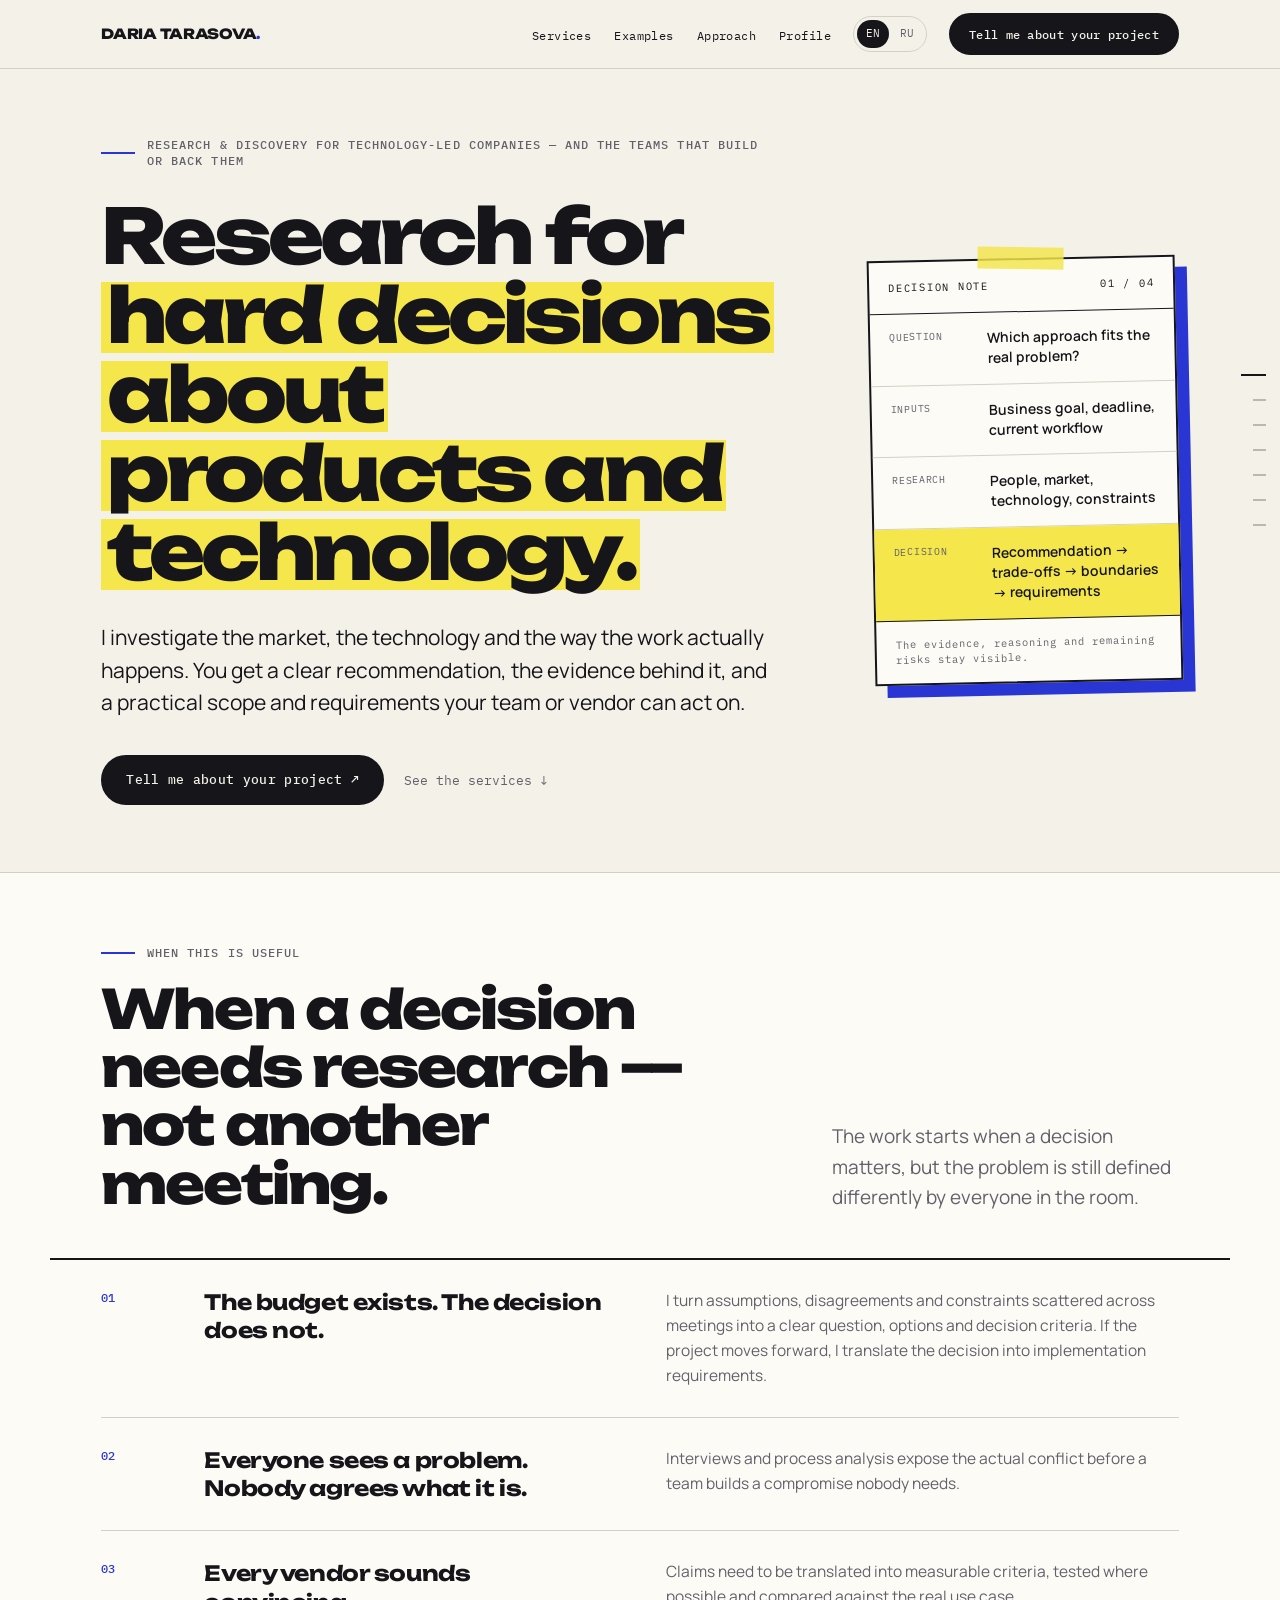
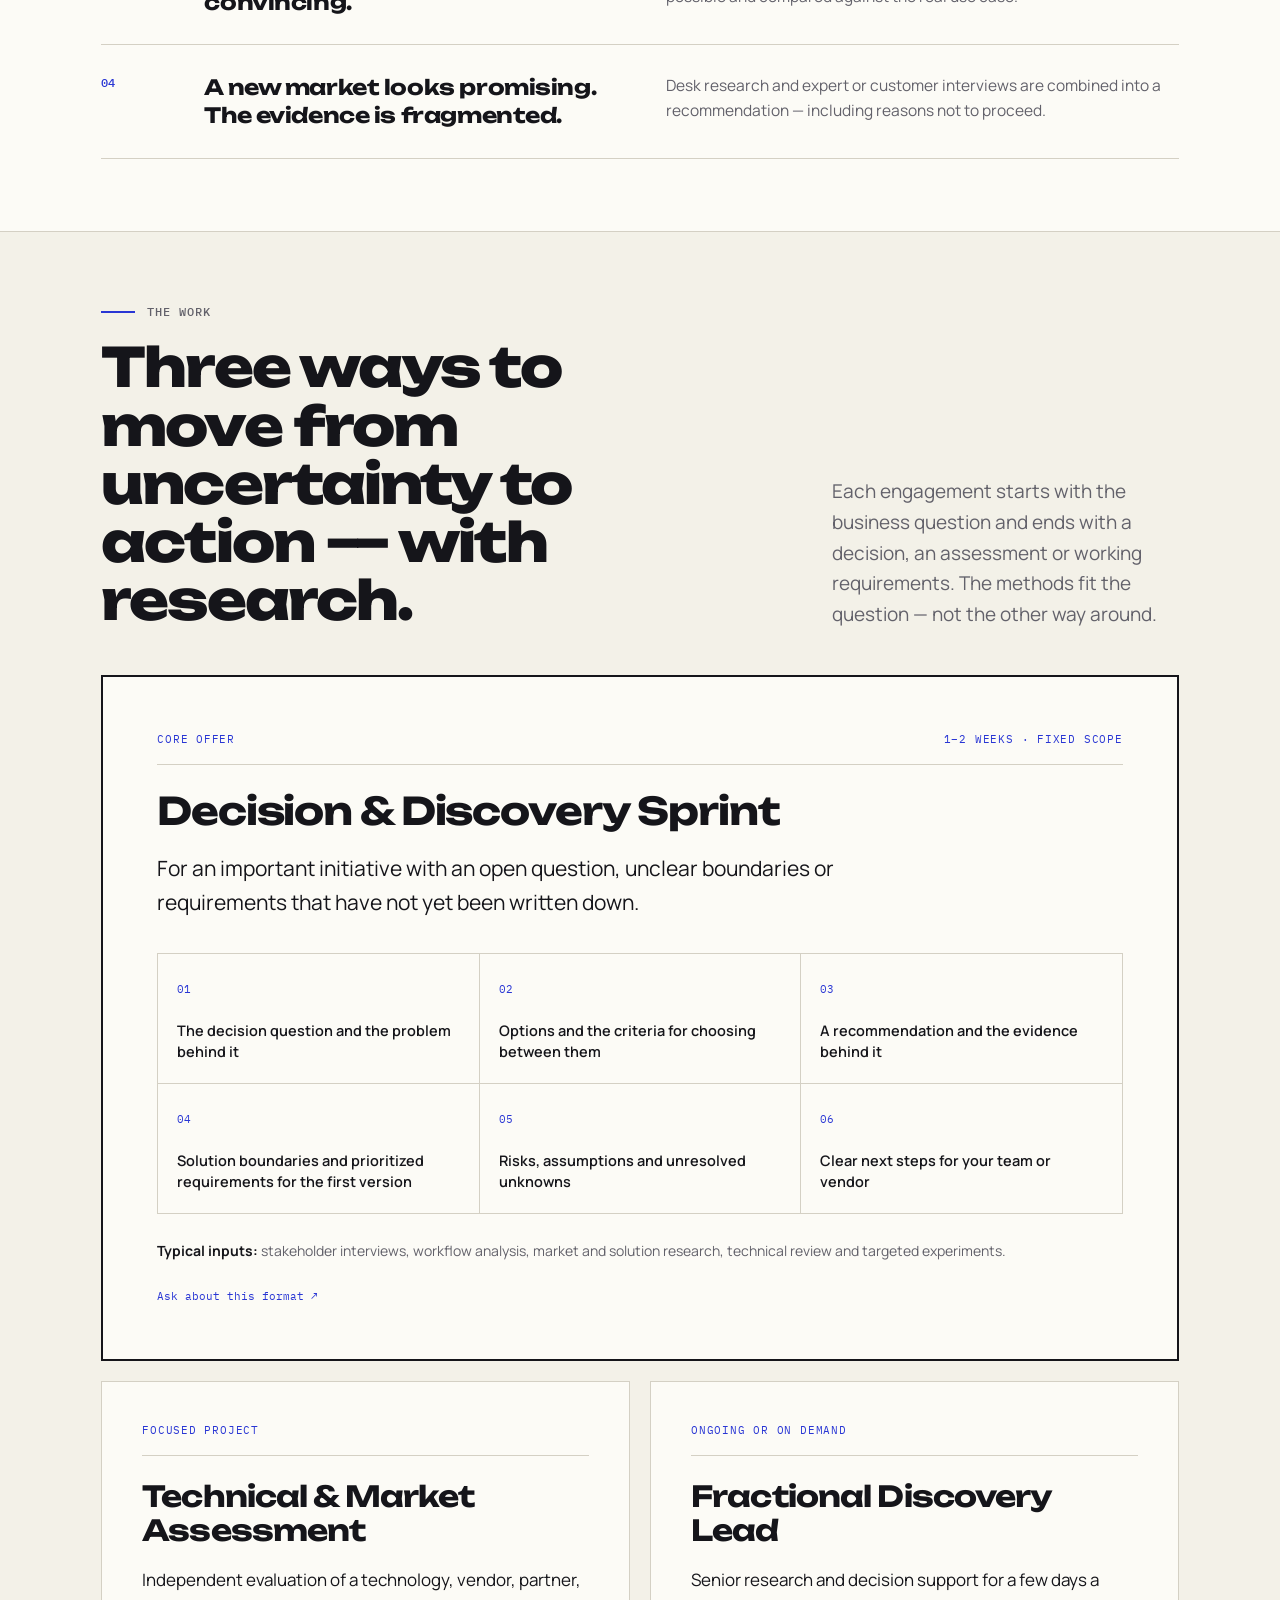
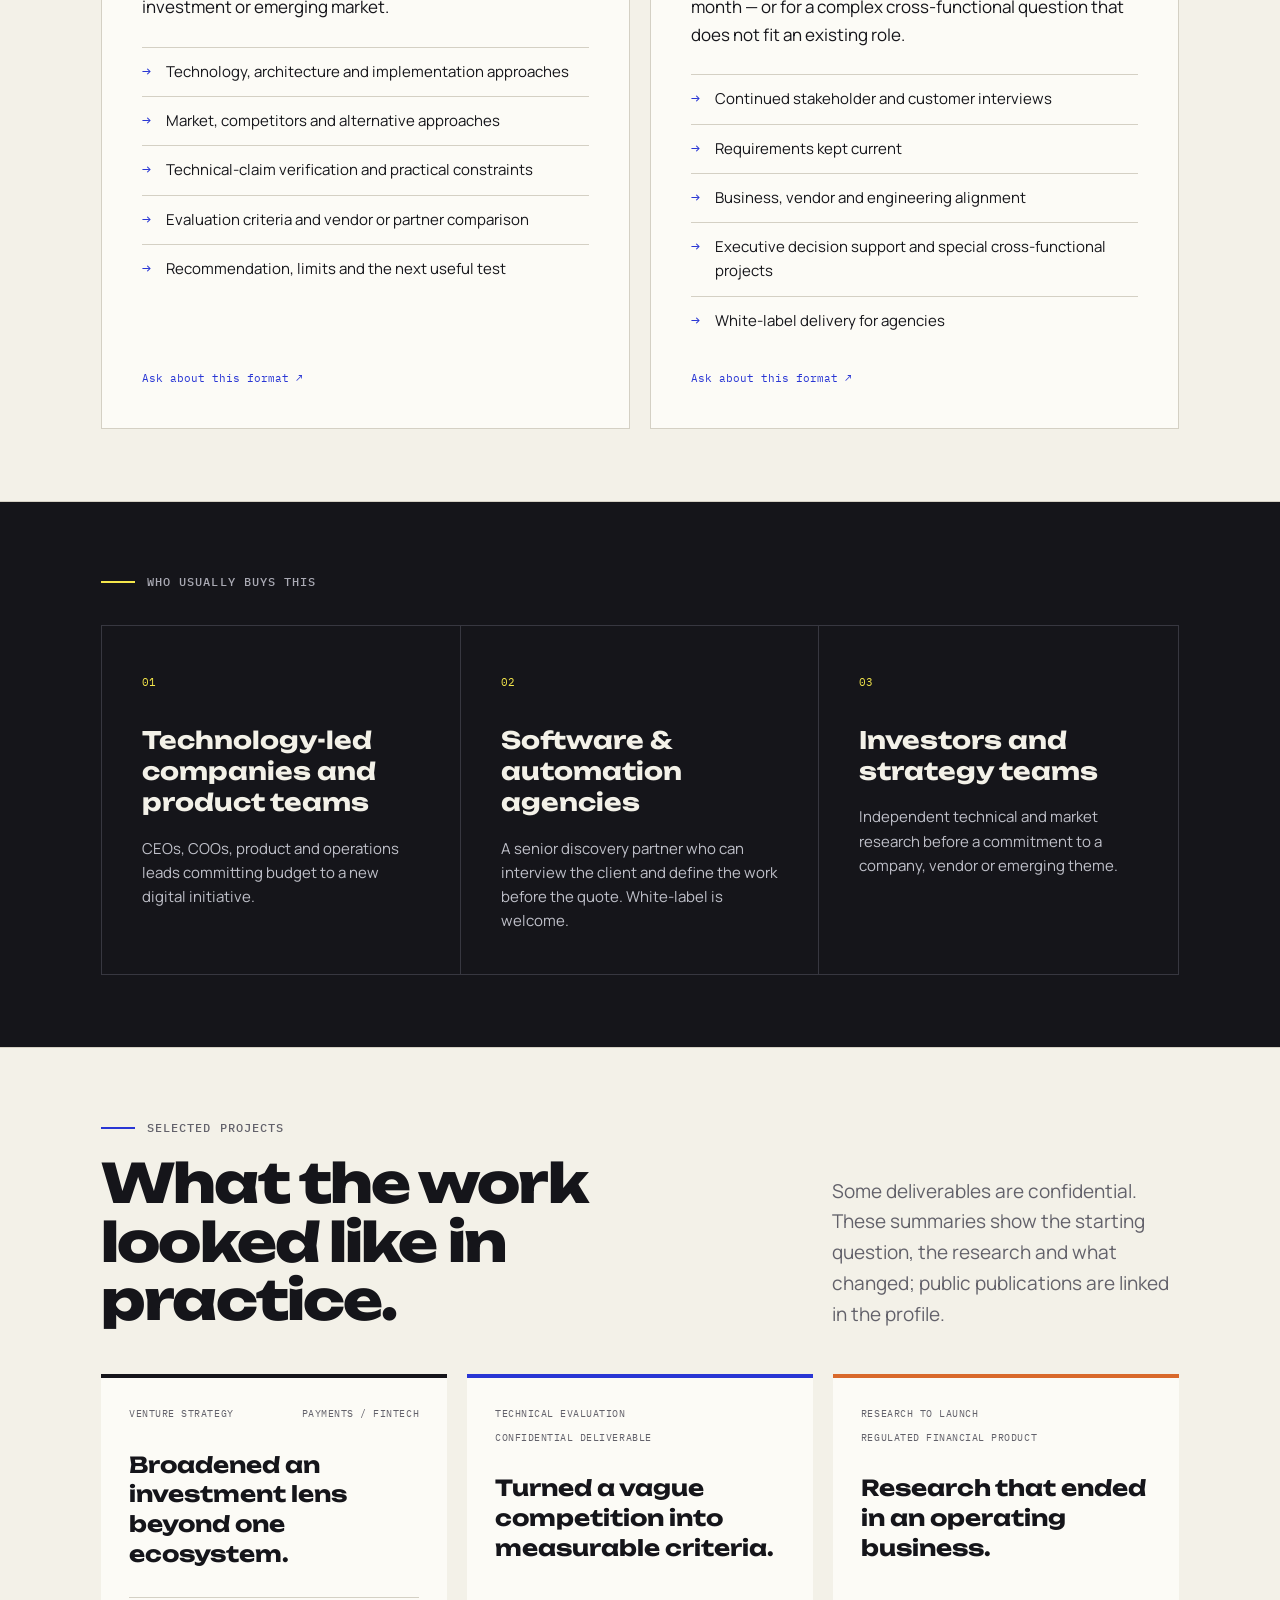
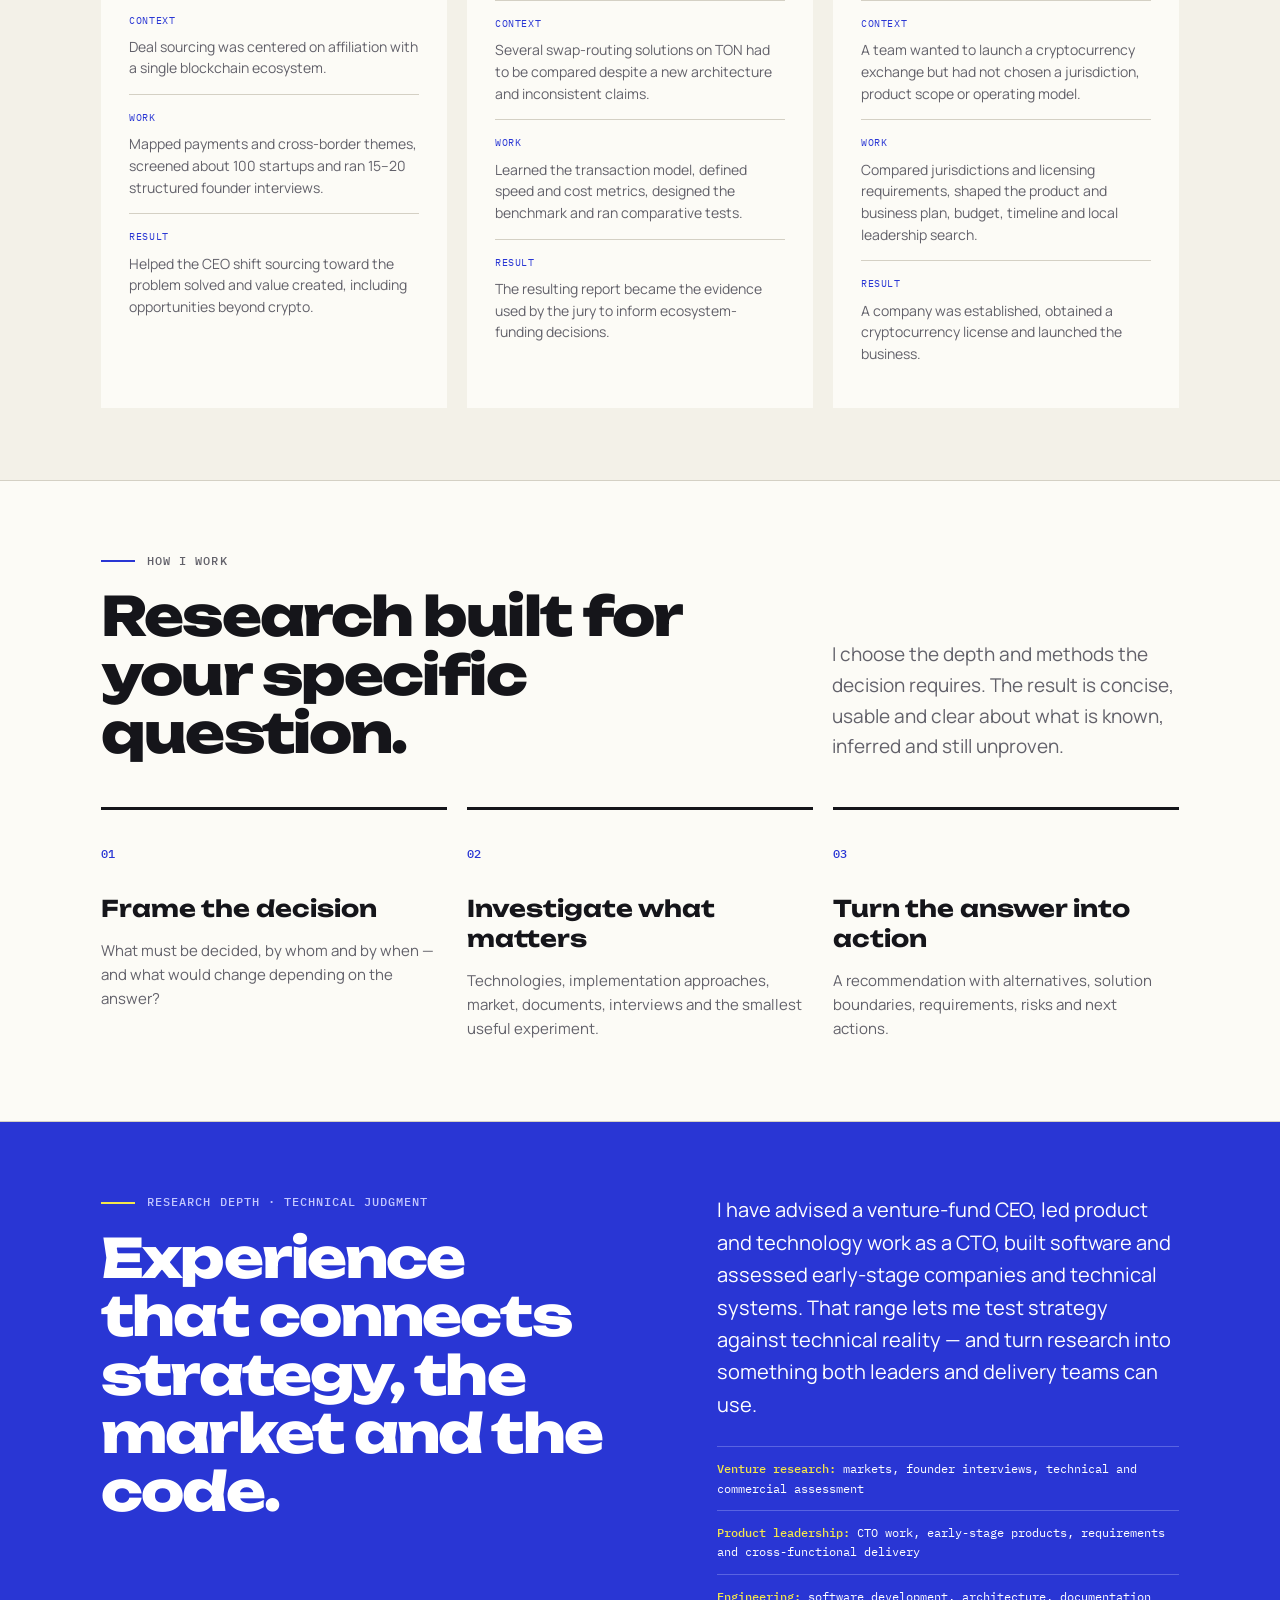
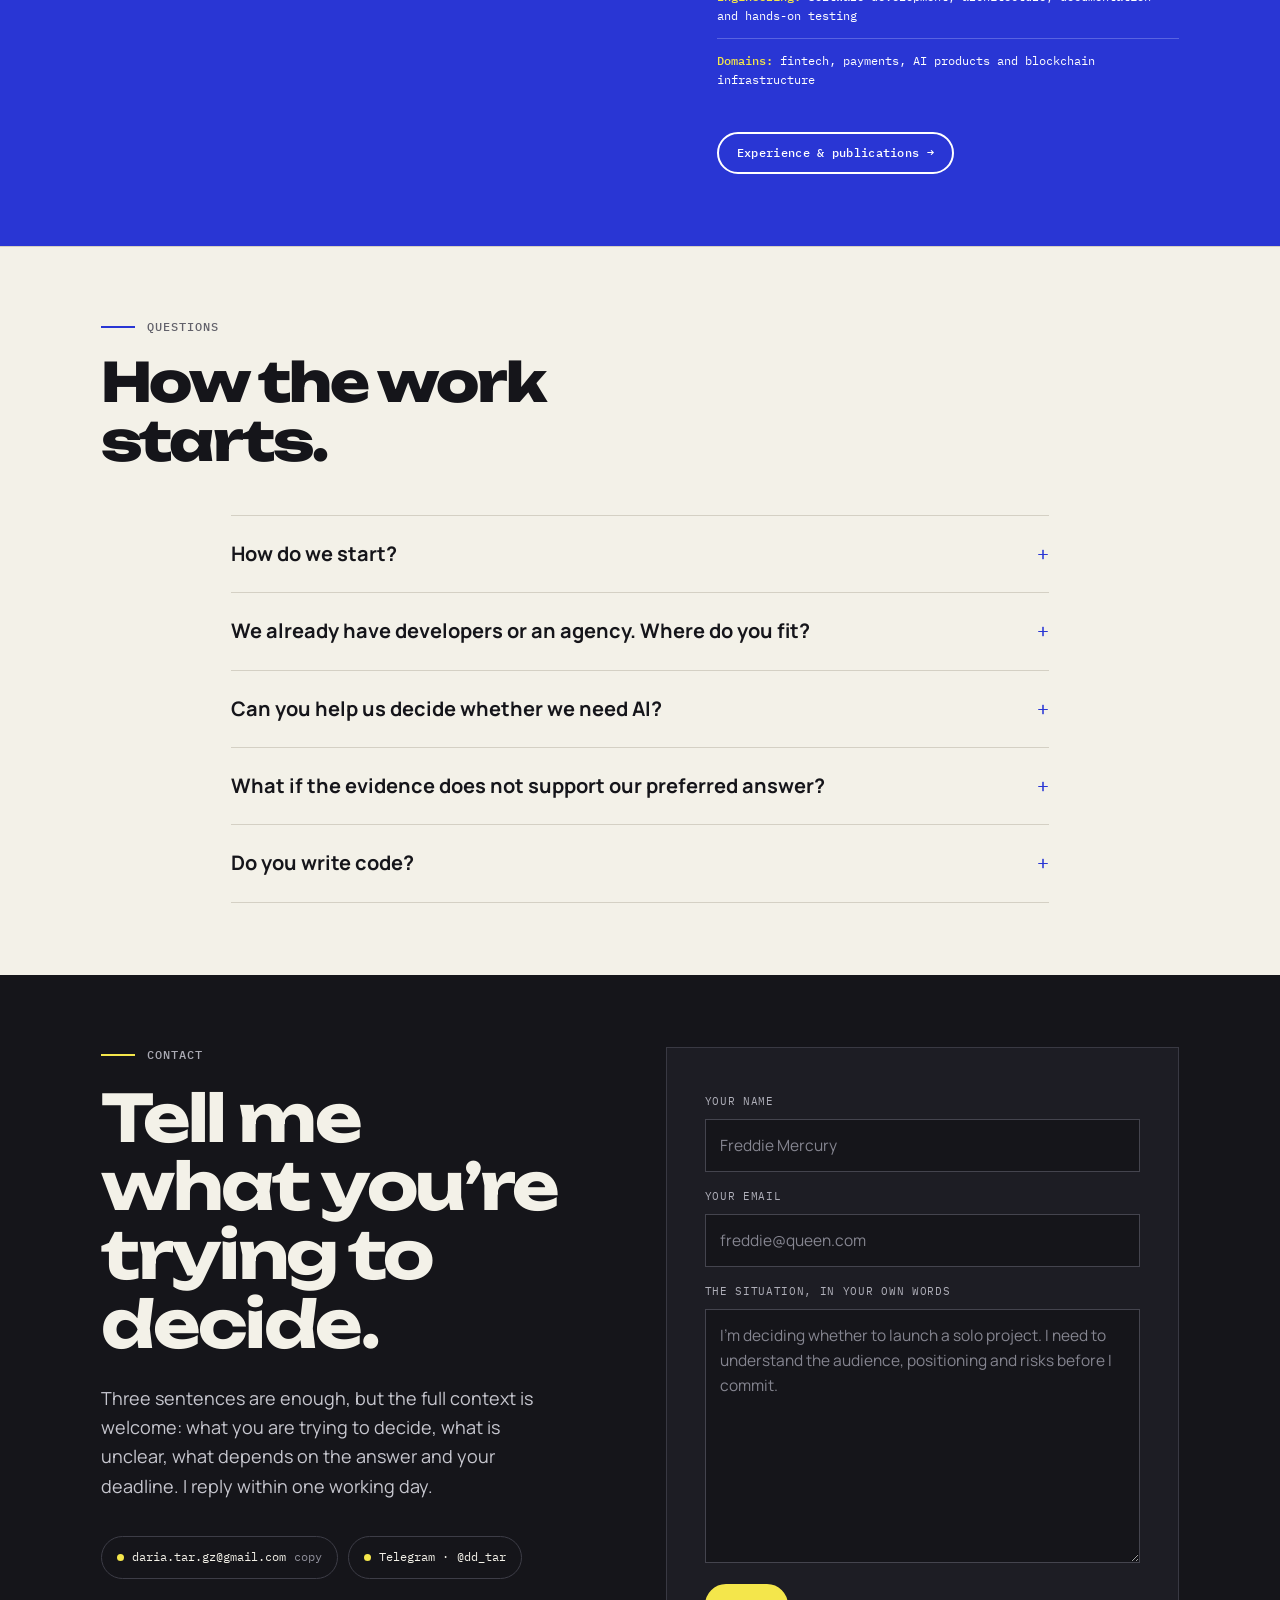
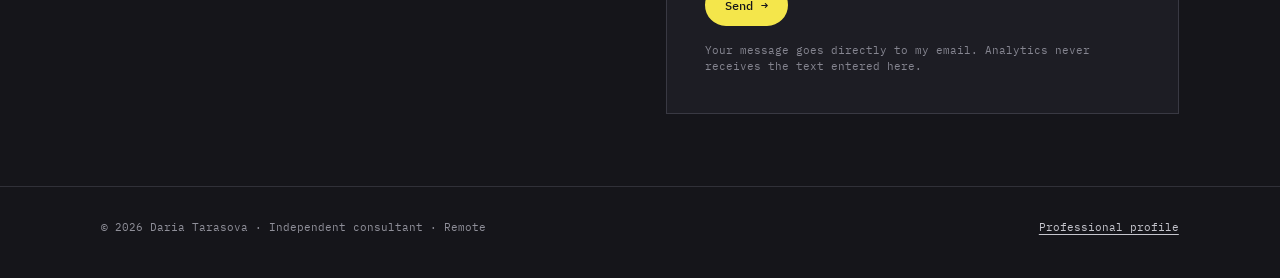
==== commit 74a4772a: "layout & profile fix" ====
--- a/index.html
+++ b/index.html
@@ -31,7 +31,7 @@
 <link rel="preconnect" href="https://fonts.googleapis.com">
 <link rel="preconnect" href="https://fonts.gstatic.com" crossorigin>
 <link href="https://fonts.googleapis.com/css2?family=Unbounded:wght@500;700;800&family=Manrope:wght@400;500;600;700&family=IBM+Plex+Mono:wght@400;500&display=swap" rel="stylesheet">
-<link rel="stylesheet" href="styles.css?v=20260807b">
+<link rel="stylesheet" href="styles.css?v=20260808c">
 
 <script type="application/ld+json">
 {
@@ -306,7 +306,7 @@
         <p class="eyebrow">Selected projects</p>
         <h2>What the work looked like in practice.</h2>
       </div>
-      <p class="section-intro">Some deliverables are confidential. These summaries show the starting question, the research and what changed; public publications and code are linked in the profile.</p>
+      <p class="section-intro">Some deliverables are confidential. These summaries show the starting question, the research and what changed; public publications are linked in the profile.</p>
     </div>
 
     <div class="wrap case-grid">
@@ -384,7 +384,7 @@
           <li><strong>Engineering:</strong> software development, architecture, documentation and hands-on testing</li>
           <li><strong>Domains:</strong> fintech, payments, AI products and blockchain infrastructure</li>
         </ul>
-        <a class="btn btn-secondary" href="about/" data-track="profile_open">Experience, publications &amp; code →</a>
+        <a class="btn btn-secondary" href="about/" data-track="profile_open">Experience &amp; publications →</a>
       </div>
     </div>
   </section>
@@ -440,7 +440,7 @@
         <input type="hidden" name="_subject" value="New inquiry — consulting site">
         <input type="hidden" name="_template" value="box">
         <input type="hidden" name="_captcha" value="false">
-        <input type="hidden" name="_next" value="https://dd-tar.github.io/consulting/?sent=1#contact">
+        <input type="hidden" name="_next" value="https://dd-tar.github.io/consulting/?sent=1">
         <input class="honeypot" type="text" name="_honey" tabindex="-1" autocomplete="off" aria-hidden="true">
         <label for="f-name">Your name</label>
         <input id="f-name" name="name" type="text" autocomplete="name" placeholder="Freddie Mercury" required>
@@ -449,7 +449,10 @@
         <label for="f-task">The situation, in your own words</label>
         <textarea id="f-task" name="message" rows="9" placeholder="I’m deciding whether to launch a solo project. I need to understand the audience, positioning and risks before I commit." required></textarea>
         <button class="btn btn-submit" type="submit" data-track="contact_form_button">Send →</button>
-        <div class="send-panel" id="sendpanel" hidden aria-live="polite"><p id="send-status"></p></div>
+        <div class="send-panel" id="sendpanel" hidden role="status" aria-live="polite">
+          <p id="send-status"></p>
+          <button class="send-panel-close" type="button" aria-label="Dismiss confirmation">×</button>
+        </div>
         <p class="form-note">Your message goes directly to my email. Analytics never receives the text entered here.</p>
       </form>
     </div>
@@ -464,6 +467,6 @@
 </footer>
 
 <script src="analytics.js?v=20260807"></script>
-<script src="main.js?v=20260807"></script>
+<script src="main.js?v=20260808"></script>
 </body>
 </html>
--- a/styles.css
+++ b/styles.css
@@ -14,7 +14,7 @@
   --font-mono:"IBM Plex Mono", ui-monospace, "SFMono-Regular", Menlo, monospace;
   --width:1180px;
   --pad:clamp(20px, 4vw, 52px);
-  --section:clamp(72px, 10vw, 128px);
+  --section:clamp(64px, 8vh, 96px);
 }
 
 *{ box-sizing:border-box; margin:0; padding:0; }
@@ -181,7 +181,7 @@
 
 /* Shared section layout */
 section{ padding-block:var(--section); border-top:1px solid var(--line); }
-.split-head{ display:grid; grid-template-columns:minmax(0,1.2fr) minmax(260px,.65fr); gap:clamp(36px,7vw,100px); align-items:end; margin-bottom:clamp(40px,6vw,70px); }
+.split-head{ display:grid; grid-template-columns:minmax(0,1.2fr) minmax(260px,.65fr); gap:clamp(36px,7vw,100px); align-items:end; margin-bottom:clamp(40px,5vh,58px); }
 .split-head h2,.profile-teaser h2,.profile-contact h2,.education-section h2{
   margin-top:18px;
   max-width:19ch;
@@ -194,7 +194,7 @@
 .section-intro{ max-width:50ch; color:var(--muted); font-size:clamp(16px,1.7vw,19px); }
 
 /* Home hero */
-.hero{ padding-block:clamp(70px,10vw,132px); border-top:0; }
+.hero{ padding-block:clamp(58px,7.5vh,84px); border-top:0; }
 .hero-grid{ display:grid; grid-template-columns:minmax(0,1.5fr) minmax(300px,.68fr); gap:clamp(42px,7vw,96px); align-items:center; }
 .hero-copy h1{
   margin-top:26px;
@@ -335,13 +335,43 @@
 .contact-form .btn-submit:hover{ background:#fff; border-color:#fff; }
 .honeypot{ display:none !important; }
 .form-note{ margin-top:7px; color:#858590; font-family:var(--font-mono); font-size:10.5px; line-height:1.55; }
-.send-panel{ margin-top:8px; padding:13px; border:1px solid var(--yellow); color:var(--yellow); font-family:var(--font-mono); font-size:12px; }
+.send-panel{
+  position:fixed;
+  top:86px;
+  right:max(20px,calc((100vw - var(--width))/2 + var(--pad)));
+  z-index:100;
+  width:min(440px,calc(100vw - 40px));
+  margin:0;
+  padding:17px 52px 17px 19px;
+  border:2px solid var(--ink);
+  background:var(--yellow);
+  box-shadow:6px 6px 0 var(--blue);
+  color:var(--ink);
+  font-family:var(--font-mono);
+  font-size:12px;
+  line-height:1.5;
+}
+.send-panel-close{
+  position:absolute;
+  top:8px;
+  right:9px;
+  width:34px;
+  height:34px;
+  border:0;
+  background:transparent;
+  color:var(--ink);
+  font-family:var(--font-mono);
+  font-size:23px;
+  line-height:1;
+  cursor:pointer;
+}
 .send-panel[hidden]{ display:none; }
 
 /* Profile page */
-.profile-hero{ padding-block:clamp(76px,11vw,140px); border-top:0; }
-.profile-hero-grid{ display:grid; grid-template-columns:minmax(0,1fr) minmax(320px,.75fr); gap:clamp(50px,9vw,125px); align-items:end; }
-.profile-hero h1{ margin-top:25px; font-family:var(--font-display); font-size:clamp(39px,6vw,72px); line-height:1.08; letter-spacing:-.05em; }
+.profile-hero{ padding-block:clamp(58px,7.5vh,84px); border-top:0; }
+.profile-hero-grid{ display:grid; grid-template-columns:minmax(0,1.08fr) minmax(340px,.92fr); gap:clamp(40px,6vw,82px); align-items:start; }
+.profile-hero-grid>*{ min-width:0; }
+.profile-hero h1{ margin-top:25px; max-width:11ch; font-family:var(--font-display); font-size:clamp(39px,5vw,58px); line-height:1.08; letter-spacing:-.05em; }
 .profile-summary-lead{ font-size:clamp(19px,2.2vw,24px); font-weight:600; line-height:1.45; }
 .profile-summary>p+p{ margin-top:22px; color:var(--muted); }
 .profile-capabilities{
@@ -375,14 +405,16 @@
 .work-item p{ margin-top:17px; max-width:55ch; color:var(--muted); font-size:14px; }
 .work-item:hover p{ color:#D7D8FF; }
 .work-arrow{ position:absolute; left:clamp(25px,3.5vw,38px); bottom:28px; font-family:var(--font-mono); font-size:11px; }
-.code-links{ margin-top:25px; color:var(--muted); font-size:14px; }
-.code-links strong{ color:var(--ink); }
 .education-section{ background:var(--paper); }
+.education-section h2{ max-width:24ch; font-size:clamp(28px,3.6vw,40px); }
 .profile-columns{ display:grid; grid-template-columns:1fr 1fr; gap:clamp(50px,9vw,125px); }
 .education-lead{ margin-top:25px; font-size:19px; font-weight:600; }
 .education-lead+p{ margin-top:15px; max-width:55ch; color:var(--muted); }
-.tag-list{ display:flex; flex-wrap:wrap; gap:9px; margin-top:26px; list-style:none; }
-.tag-list li{ padding:8px 12px; border:1px solid var(--line); border-radius:999px; background:var(--surface); font-family:var(--font-mono); font-size:11px; }
+.education-lead+p strong{ color:var(--ink); }
+.toolkit-list{ margin-top:26px; border-top:1px solid var(--line); list-style:none; }
+.toolkit-list li{ display:grid; grid-template-columns:minmax(120px,.7fr) minmax(0,1.3fr); gap:16px; padding:14px 0; border-bottom:1px solid var(--line); }
+.toolkit-list strong{ color:var(--blue); font-family:var(--font-mono); font-size:11px; font-weight:500; }
+.toolkit-list span{ color:var(--muted); font-size:13.5px; line-height:1.5; }
 .profile-contact{ background:var(--blue); color:#fff; }
 .profile-contact-grid{ display:grid; grid-template-columns:1fr .8fr; gap:clamp(50px,9vw,125px); align-items:end; }
 .profile-contact .eyebrow{ color:#C8CCFF; }
@@ -411,6 +443,8 @@
   .capability-grid{ grid-template-columns:1fr 1fr; }
   .capability-grid article:nth-child(3){ border-left:1px solid #393943; border-top:1px solid #393943; }
   .capability-grid article:nth-child(4){ border-top:1px solid #393943; }
+  .profile-hero-grid{ grid-template-columns:minmax(0,1fr); align-items:start; }
+  .profile-hero h1{ max-width:none; }
 }
 
 @media (max-width:1240px){
@@ -466,12 +500,14 @@
   .profile-teaser h2,.split-head h2,.profile-contact h2,.education-section h2{ font-size:30px; }
   .contact h2{ font-size:40px; }
   .contact-form{ padding:23px 18px; }
+  .send-panel{ top:auto; right:16px; bottom:16px; left:16px; width:auto; box-shadow:5px 5px 0 var(--blue); }
   .contact-chip{ width:100%; justify-content:flex-start; overflow-wrap:anywhere; }
   .capability-grid{ grid-template-columns:1fr; }
   .capability-grid article{ min-height:auto; padding:25px 22px; border-left:1px solid #393943; border-top:1px solid #393943; }
   .capability-grid article:first-child{ border-top:1px solid #393943; }
   .capability-grid h2{ margin-top:22px; }
   .work-item{ min-height:295px; }
+  .toolkit-list li{ grid-template-columns:minmax(0,1fr); gap:5px; }
   .footer-inner{ flex-direction:column; }
 }
 
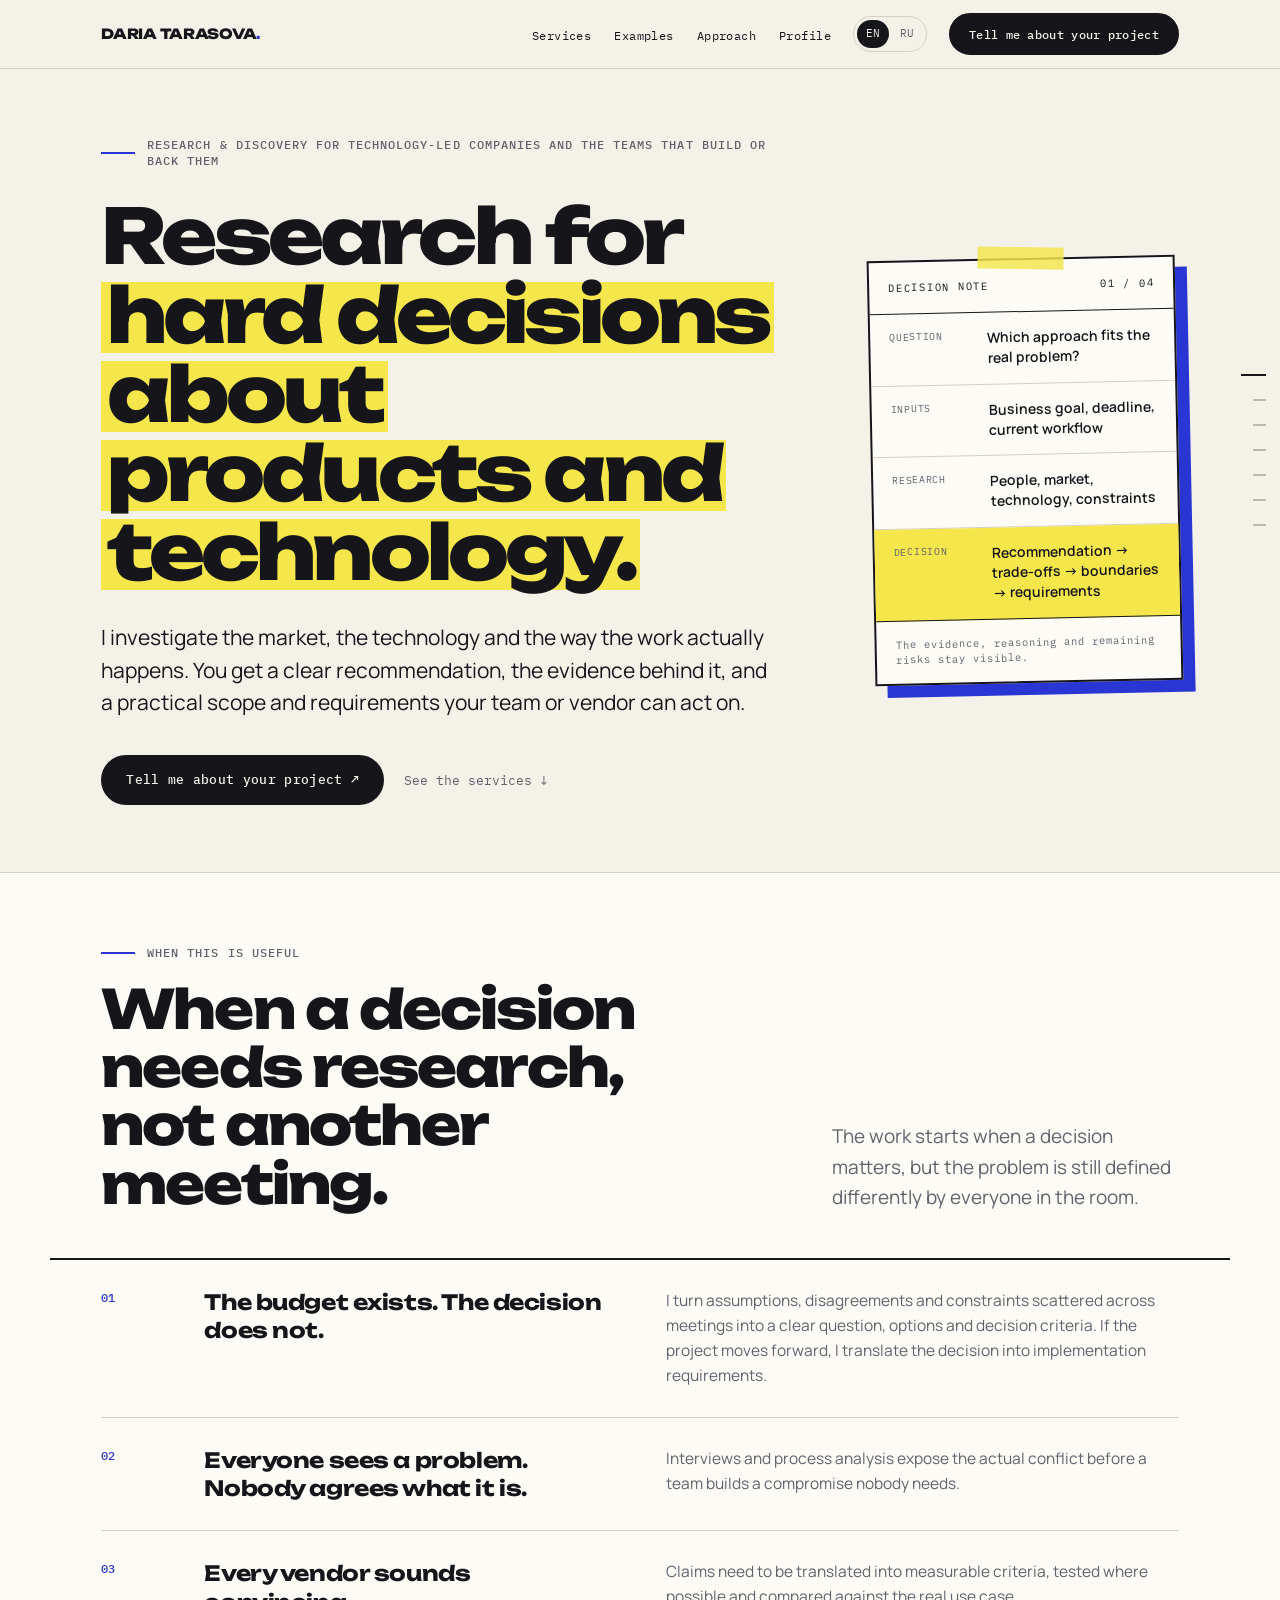
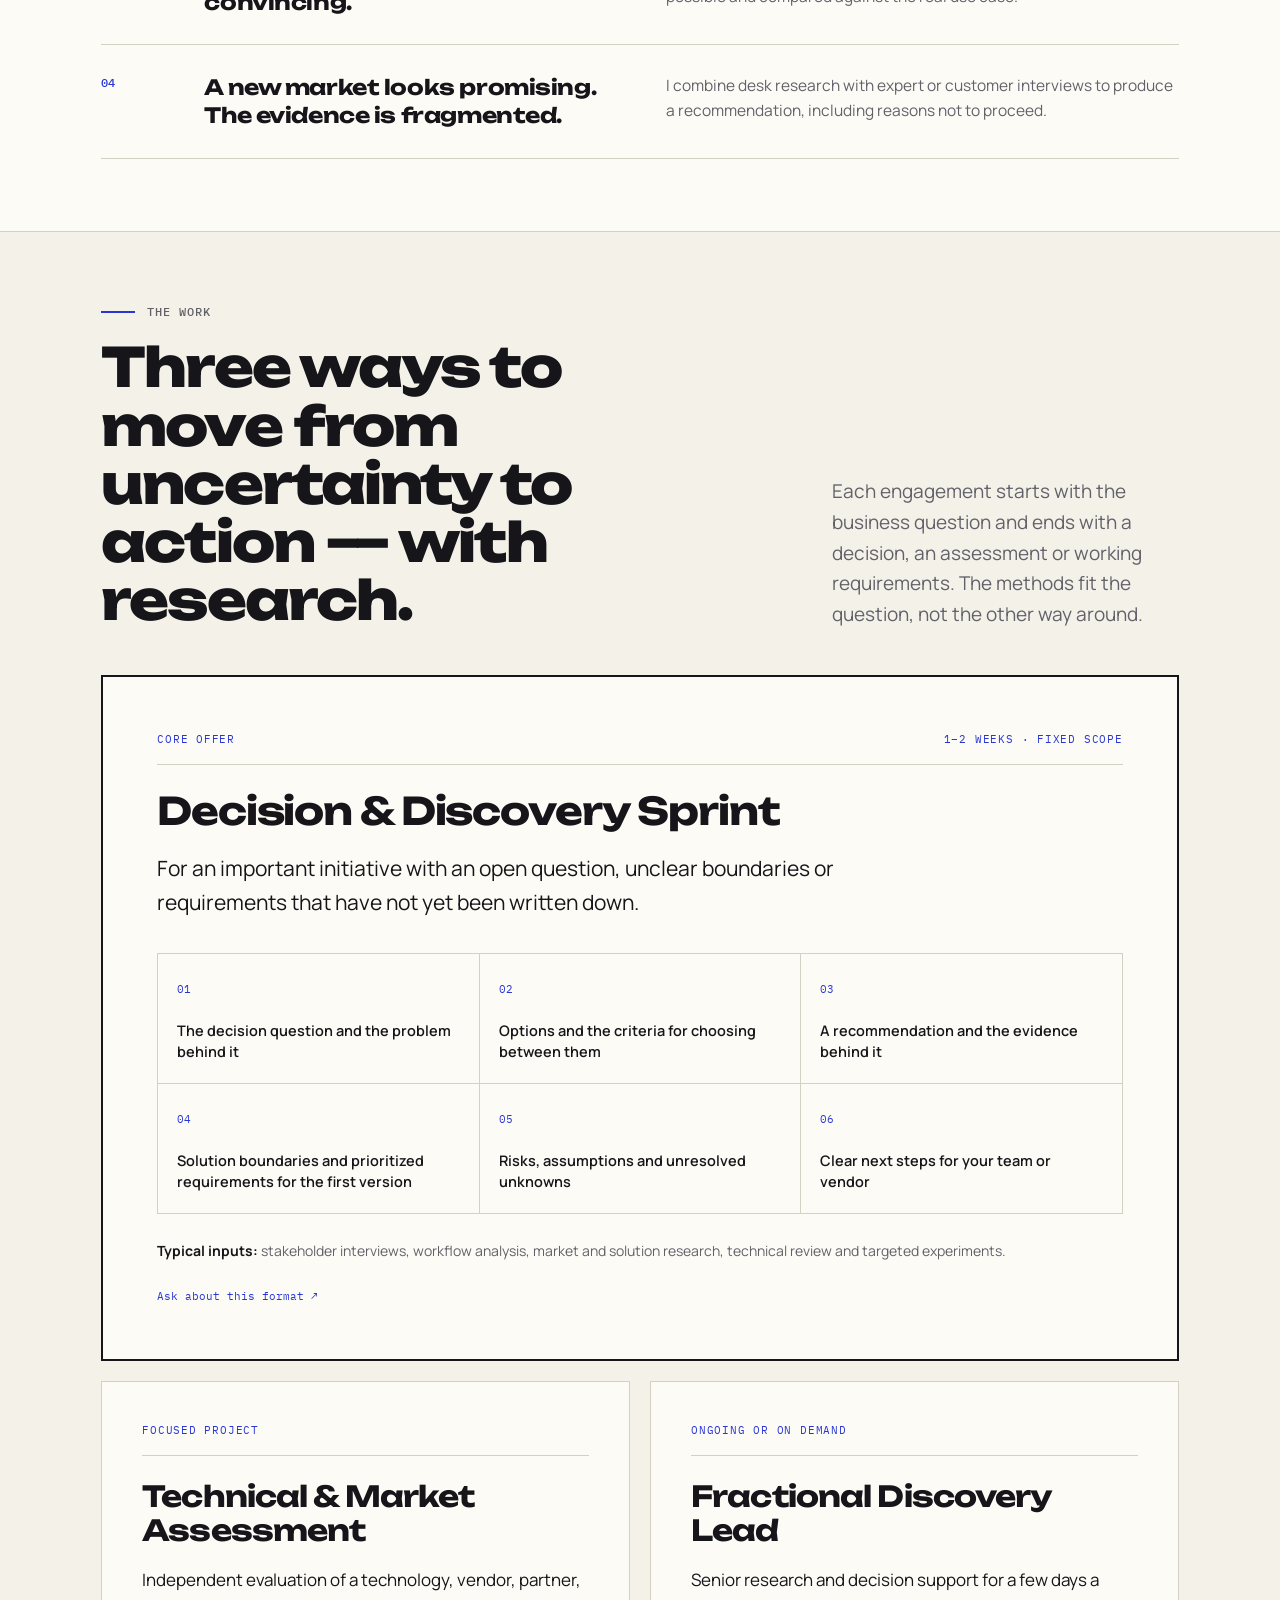
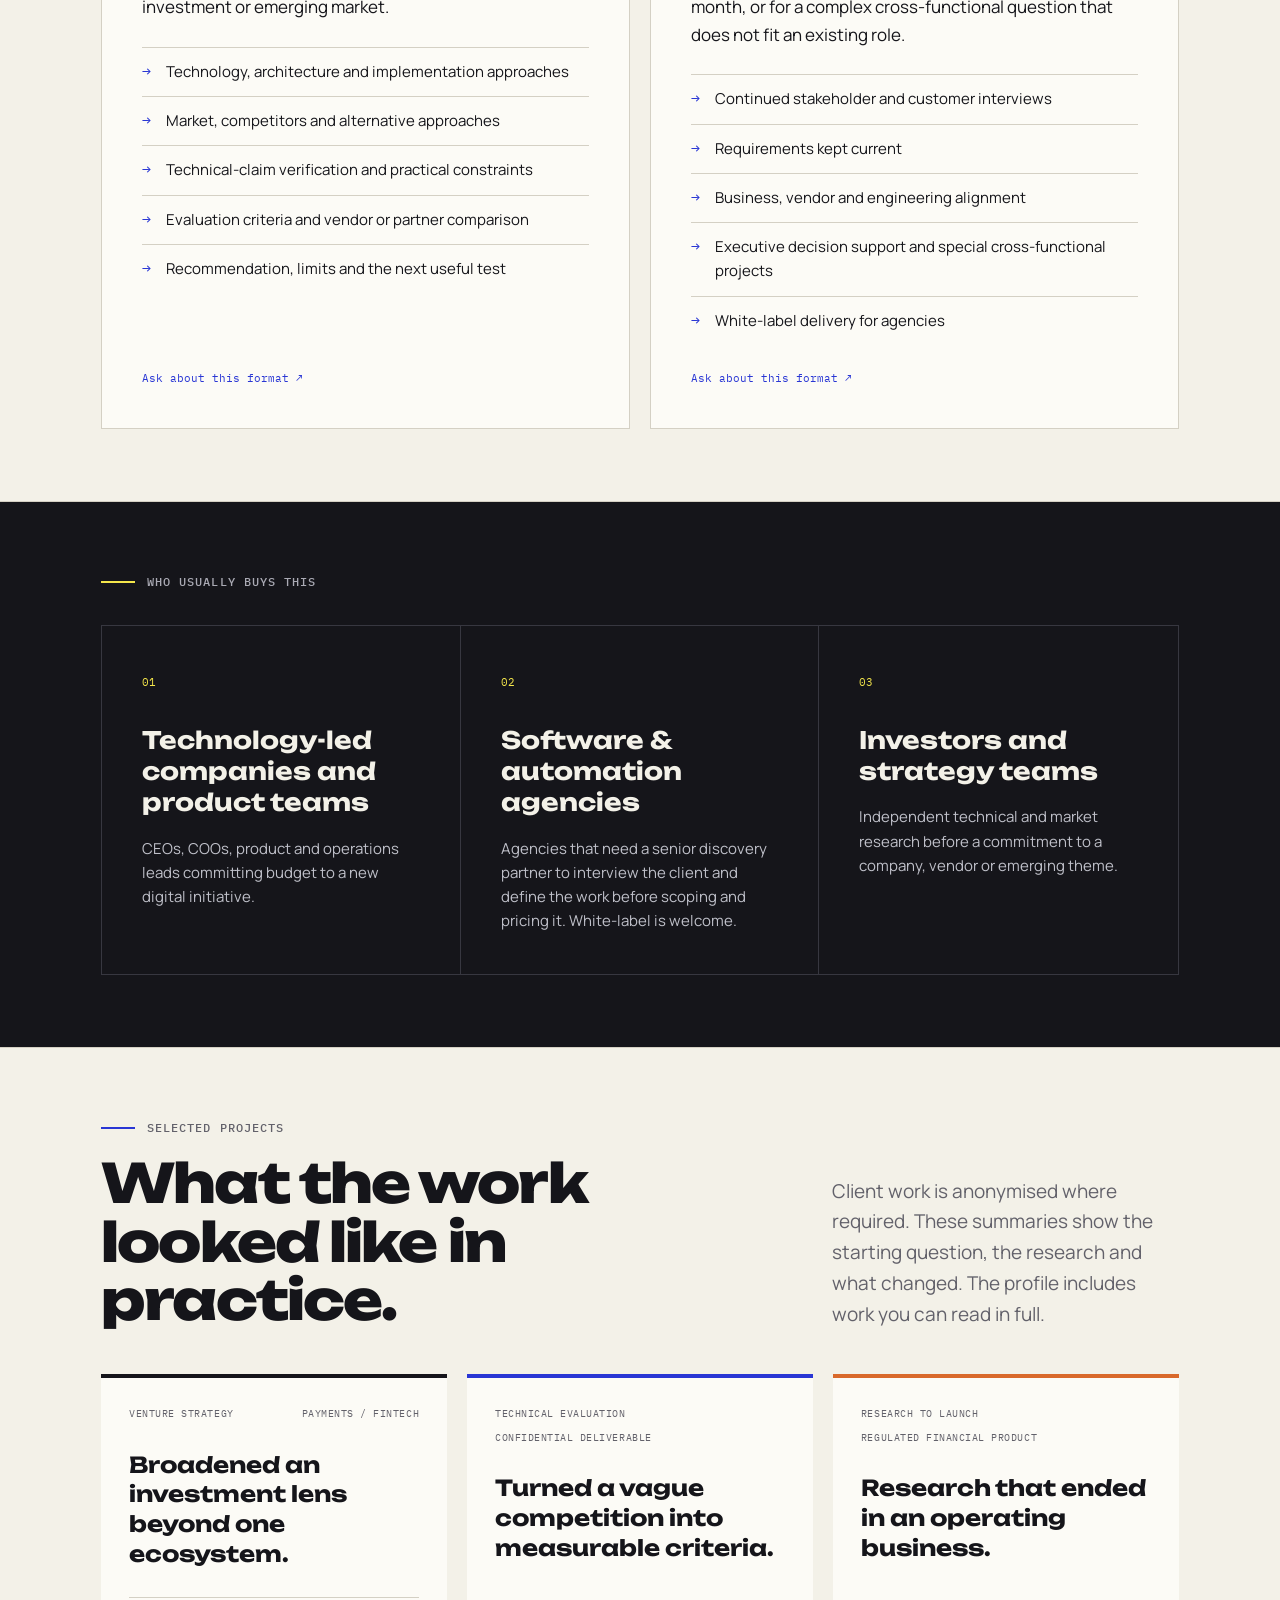
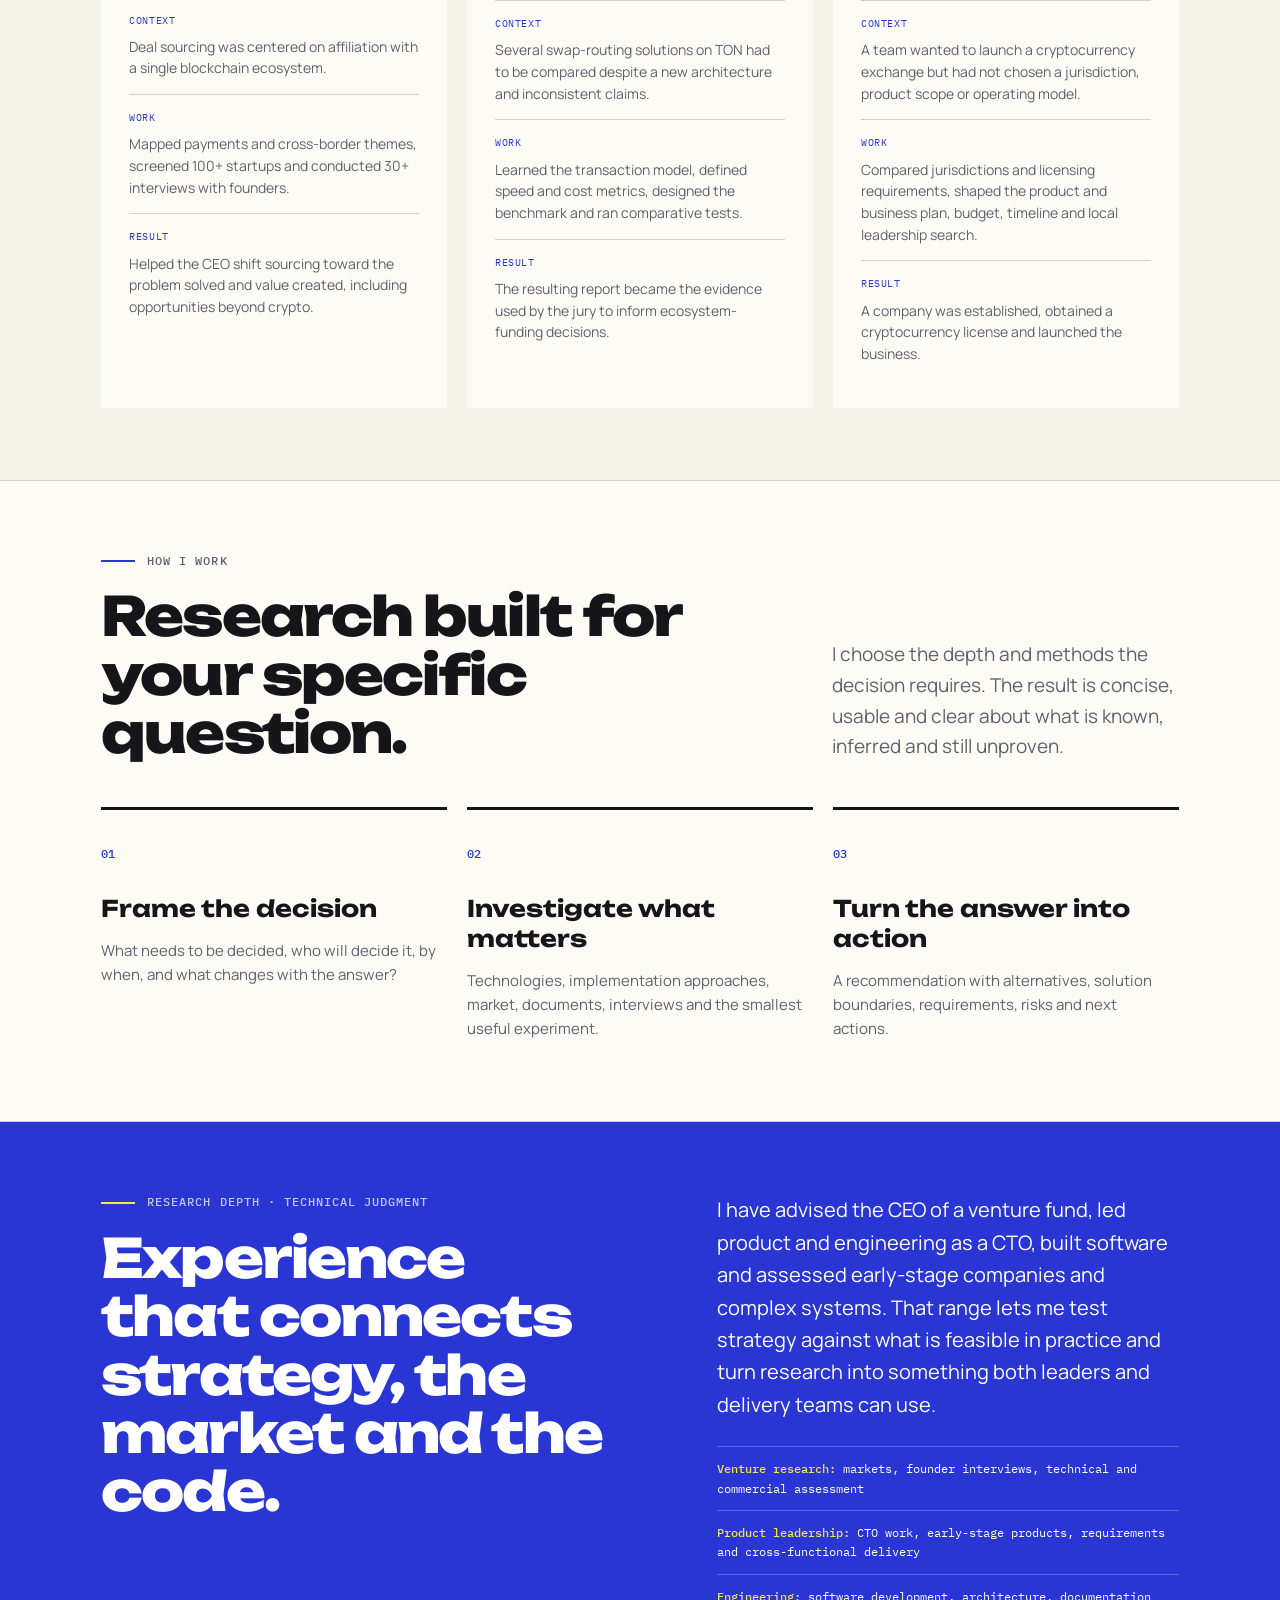
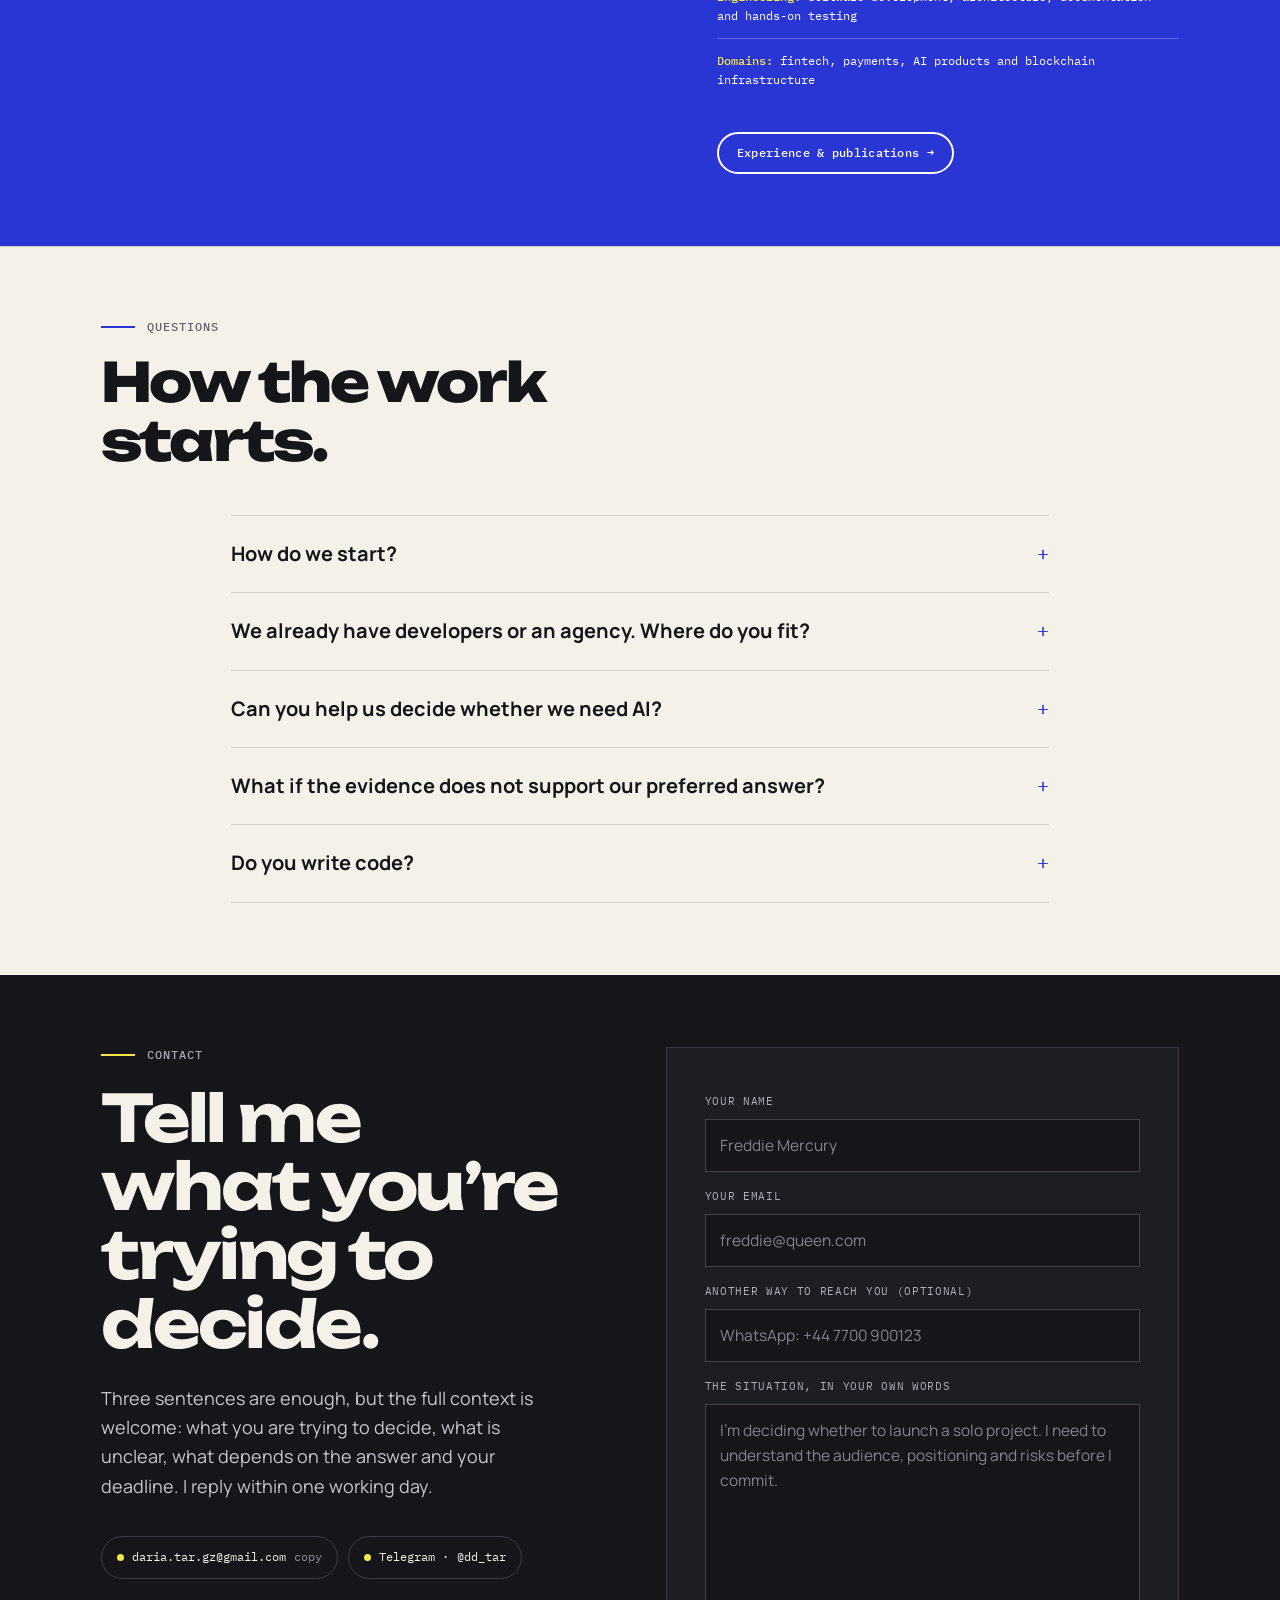
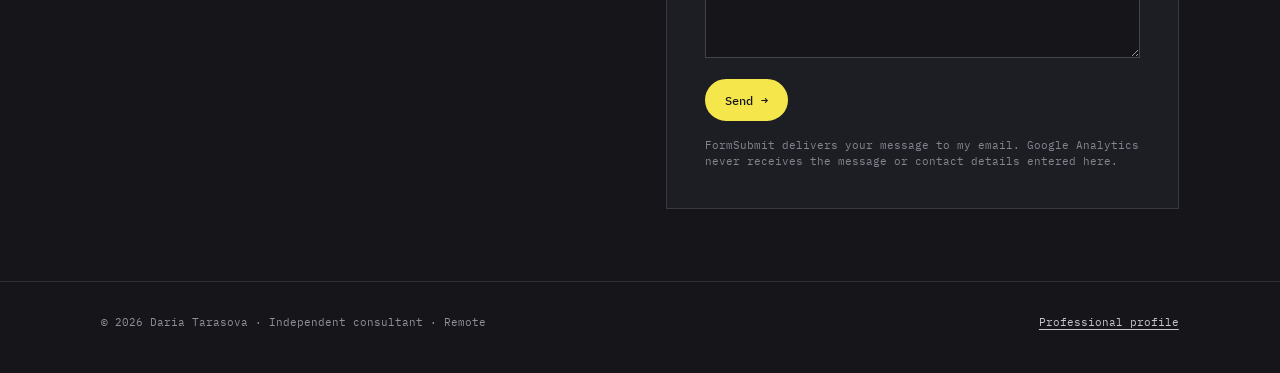
==== commit 0e565c4b: "ga + ru edits" ====
--- a/index.html
+++ b/index.html
@@ -1,6 +1,7 @@
 <!DOCTYPE html>
 <html lang="en">
 <head>
+<script defer src="main.js?v=20260811c"></script>
 <meta charset="UTF-8">
 <meta name="viewport" content="width=device-width, initial-scale=1.0">
 
@@ -159,7 +160,7 @@
   <section class="hero" id="top">
     <div class="wrap hero-grid">
       <div class="hero-copy">
-        <p class="eyebrow">Research &amp; discovery for technology-led companies — and the teams that build or back them</p>
+        <p class="eyebrow">Research &amp; discovery for technology-led companies and the teams that build or back them</p>
         <h1>Research for <span class="marker">hard decisions about products and technology.</span></h1>
         <p class="hero-sub">
           I investigate the market, the technology and the way the work actually happens.
@@ -191,7 +192,7 @@
     <div class="wrap split-head">
       <div>
         <p class="eyebrow">When this is useful</p>
-        <h2>When a decision needs research — not another meeting.</h2>
+        <h2>When a decision needs research, not another meeting.</h2>
       </div>
       <p class="section-intro">The work starts when a decision matters, but the problem is still defined differently by everyone in the room.</p>
     </div>
@@ -214,7 +215,7 @@
       <article class="indexed-item reveal">
         <span class="index">04</span>
         <h3>A new market looks promising. The evidence is fragmented.</h3>
-        <p>Desk research and expert or customer interviews are combined into a recommendation — including reasons not to proceed.</p>
+        <p>I combine desk research with expert or customer interviews to produce a recommendation, including reasons not to proceed.</p>
       </article>
     </div>
   </section>
@@ -225,7 +226,7 @@
         <p class="eyebrow">The work</p>
         <h2>Three ways to move from uncertainty to action — with research.</h2>
       </div>
-      <p class="section-intro">Each engagement starts with the business question and ends with a decision, an assessment or working requirements. The methods fit the question — not the other way around.</p>
+      <p class="section-intro">Each engagement starts with the business question and ends with a decision, an assessment or working requirements. The methods fit the question, not the other way around.</p>
     </div>
 
     <div class="wrap offer-grid">
@@ -264,7 +265,7 @@
       <a class="offer reveal" href="#contact" data-track="service_fractional_discovery" aria-label="Ask about ongoing discovery support">
         <div class="offer-topline"><span>Ongoing or on demand</span></div>
         <h3>Fractional Discovery Lead</h3>
-        <p>Senior research and decision support for a few days a month — or for a complex cross-functional question that does not fit an existing role.</p>
+        <p>Senior research and decision support for a few days a month, or for a complex cross-functional question that does not fit an existing role.</p>
         <ul class="clean-list">
           <li>Continued stakeholder and customer interviews</li>
           <li>Requirements kept current</li>
@@ -289,7 +290,7 @@
         <article class="buyer reveal">
           <span>02</span>
           <h3>Software &amp; automation agencies</h3>
-          <p>A senior discovery partner who can interview the client and define the work before the quote. White-label is welcome.</p>
+          <p>Agencies that need a senior discovery partner to interview the client and define the work before scoping and pricing it. White-label is welcome.</p>
         </article>
         <article class="buyer reveal">
           <span>03</span>
@@ -306,7 +307,7 @@
         <p class="eyebrow">Selected projects</p>
         <h2>What the work looked like in practice.</h2>
       </div>
-      <p class="section-intro">Some deliverables are confidential. These summaries show the starting question, the research and what changed; public publications are linked in the profile.</p>
+      <p class="section-intro">Client work is anonymised where required. These summaries show the starting question, the research and what changed. The profile includes work you can read in full.</p>
     </div>
 
     <div class="wrap case-grid">
@@ -315,7 +316,7 @@
         <h3>Broadened an investment lens beyond one ecosystem.</h3>
         <dl>
           <div><dt>Context</dt><dd>Deal sourcing was centered on affiliation with a single blockchain ecosystem.</dd></div>
-          <div><dt>Work</dt><dd>Mapped payments and cross-border themes, screened about 100 startups and ran 15–20 structured founder interviews.</dd></div>
+          <div><dt>Work</dt><dd>Mapped payments and cross-border themes, screened 100+ startups and conducted 30+ interviews with founders.</dd></div>
           <div><dt>Result</dt><dd>Helped the CEO shift sourcing toward the problem solved and value created, including opportunities beyond crypto.</dd></div>
         </dl>
       </article>
@@ -355,7 +356,7 @@
       <article class="approach-step reveal">
         <span class="index">01</span>
         <h3>Frame the decision</h3>
-        <p>What must be decided, by whom and by when — and what would change depending on the answer?</p>
+        <p>What needs to be decided, who will decide it, by when, and what changes with the answer?</p>
       </article>
       <article class="approach-step reveal">
         <span class="index">02</span>
@@ -377,7 +378,7 @@
         <h2>Experience that connects strategy, the market and the code.</h2>
       </div>
       <div class="profile-copy">
-        <p>I have advised a venture-fund CEO, led product and technology work as a CTO, built software and assessed early-stage companies and technical systems. That range lets me test strategy against technical reality — and turn research into something both leaders and delivery teams can use.</p>
+        <p>I have advised the CEO of a venture fund, led product and engineering as a CTO, built software and assessed early-stage companies and complex systems. That range lets me test strategy against what is feasible in practice and turn research into something both leaders and delivery teams can use.</p>
         <ul class="profile-facts">
           <li><strong>Venture research:</strong> markets, founder interviews, technical and commercial assessment</li>
           <li><strong>Product leadership:</strong> CTO work, early-stage products, requirements and cross-functional delivery</li>
@@ -440,12 +441,14 @@
         <input type="hidden" name="_subject" value="New inquiry — consulting site">
         <input type="hidden" name="_template" value="box">
         <input type="hidden" name="_captcha" value="false">
-        <input type="hidden" name="_next" value="https://dd-tar.github.io/consulting/?sent=1">
+        <input type="hidden" name="_next" value="https://dd-tar.github.io/consulting/?sent=1#contact">
         <input class="honeypot" type="text" name="_honey" tabindex="-1" autocomplete="off" aria-hidden="true">
         <label for="f-name">Your name</label>
         <input id="f-name" name="name" type="text" autocomplete="name" placeholder="Freddie Mercury" required>
         <label for="f-email">Your email</label>
-        <input id="f-email" name="email" type="email" autocomplete="email" placeholder="freddie@queen.com" required>
+        <input id="f-email" name="email" type="email" inputmode="email" autocomplete="email" spellcheck="false" placeholder="freddie@queen.com" required>
+        <label for="f-backup">Another way to reach you (optional)</label>
+        <input id="f-backup" name="alternative_contact" type="text" autocomplete="off" placeholder="WhatsApp: +44 7700 900123">
         <label for="f-task">The situation, in your own words</label>
         <textarea id="f-task" name="message" rows="9" placeholder="I’m deciding whether to launch a solo project. I need to understand the audience, positioning and risks before I commit." required></textarea>
         <button class="btn btn-submit" type="submit" data-track="contact_form_button">Send →</button>
@@ -453,7 +456,7 @@
           <p id="send-status"></p>
           <button class="send-panel-close" type="button" aria-label="Dismiss confirmation">×</button>
         </div>
-        <p class="form-note">Your message goes directly to my email. Analytics never receives the text entered here.</p>
+        <p class="form-note">FormSubmit delivers your message to my email. Google Analytics never receives the message or contact details entered here.</p>
       </form>
     </div>
   </section>
@@ -466,7 +469,5 @@
   </div>
 </footer>
 
-<script src="analytics.js?v=20260807"></script>
-<script src="main.js?v=20260808"></script>
 </body>
 </html>
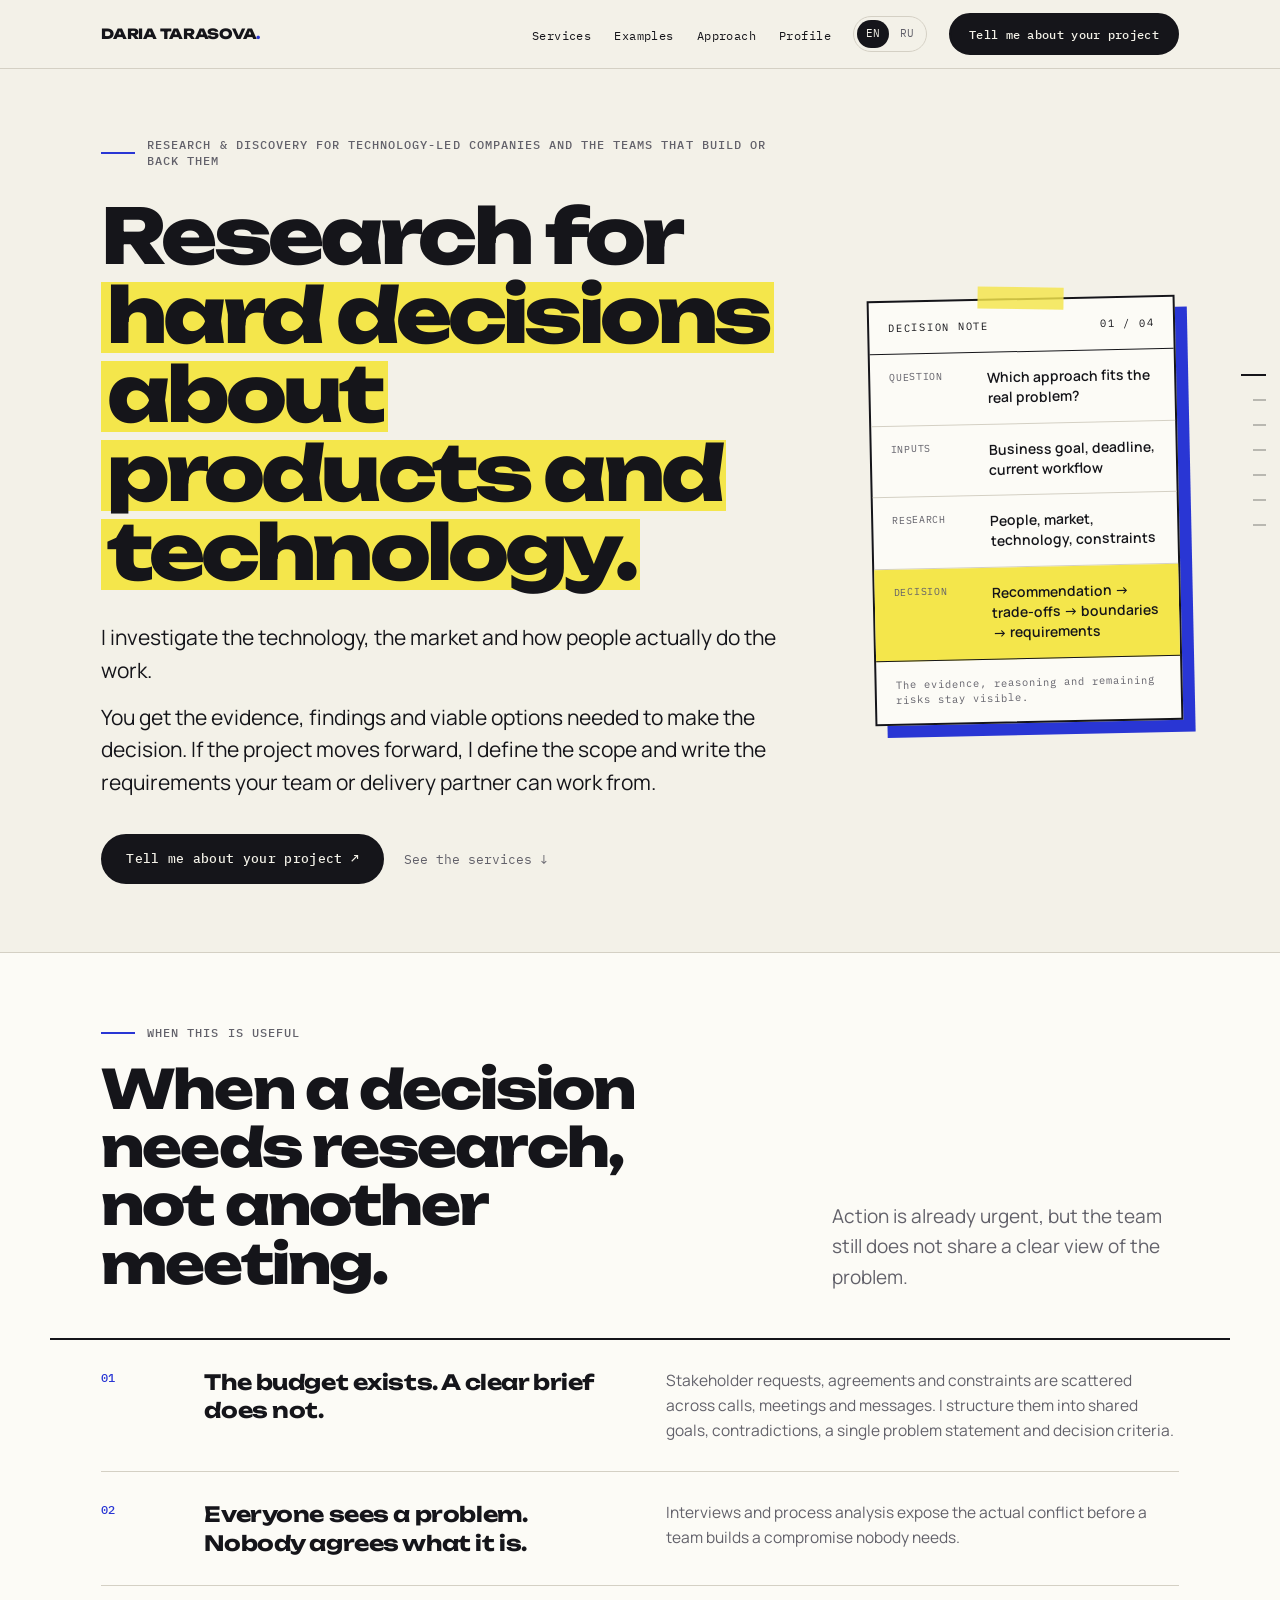
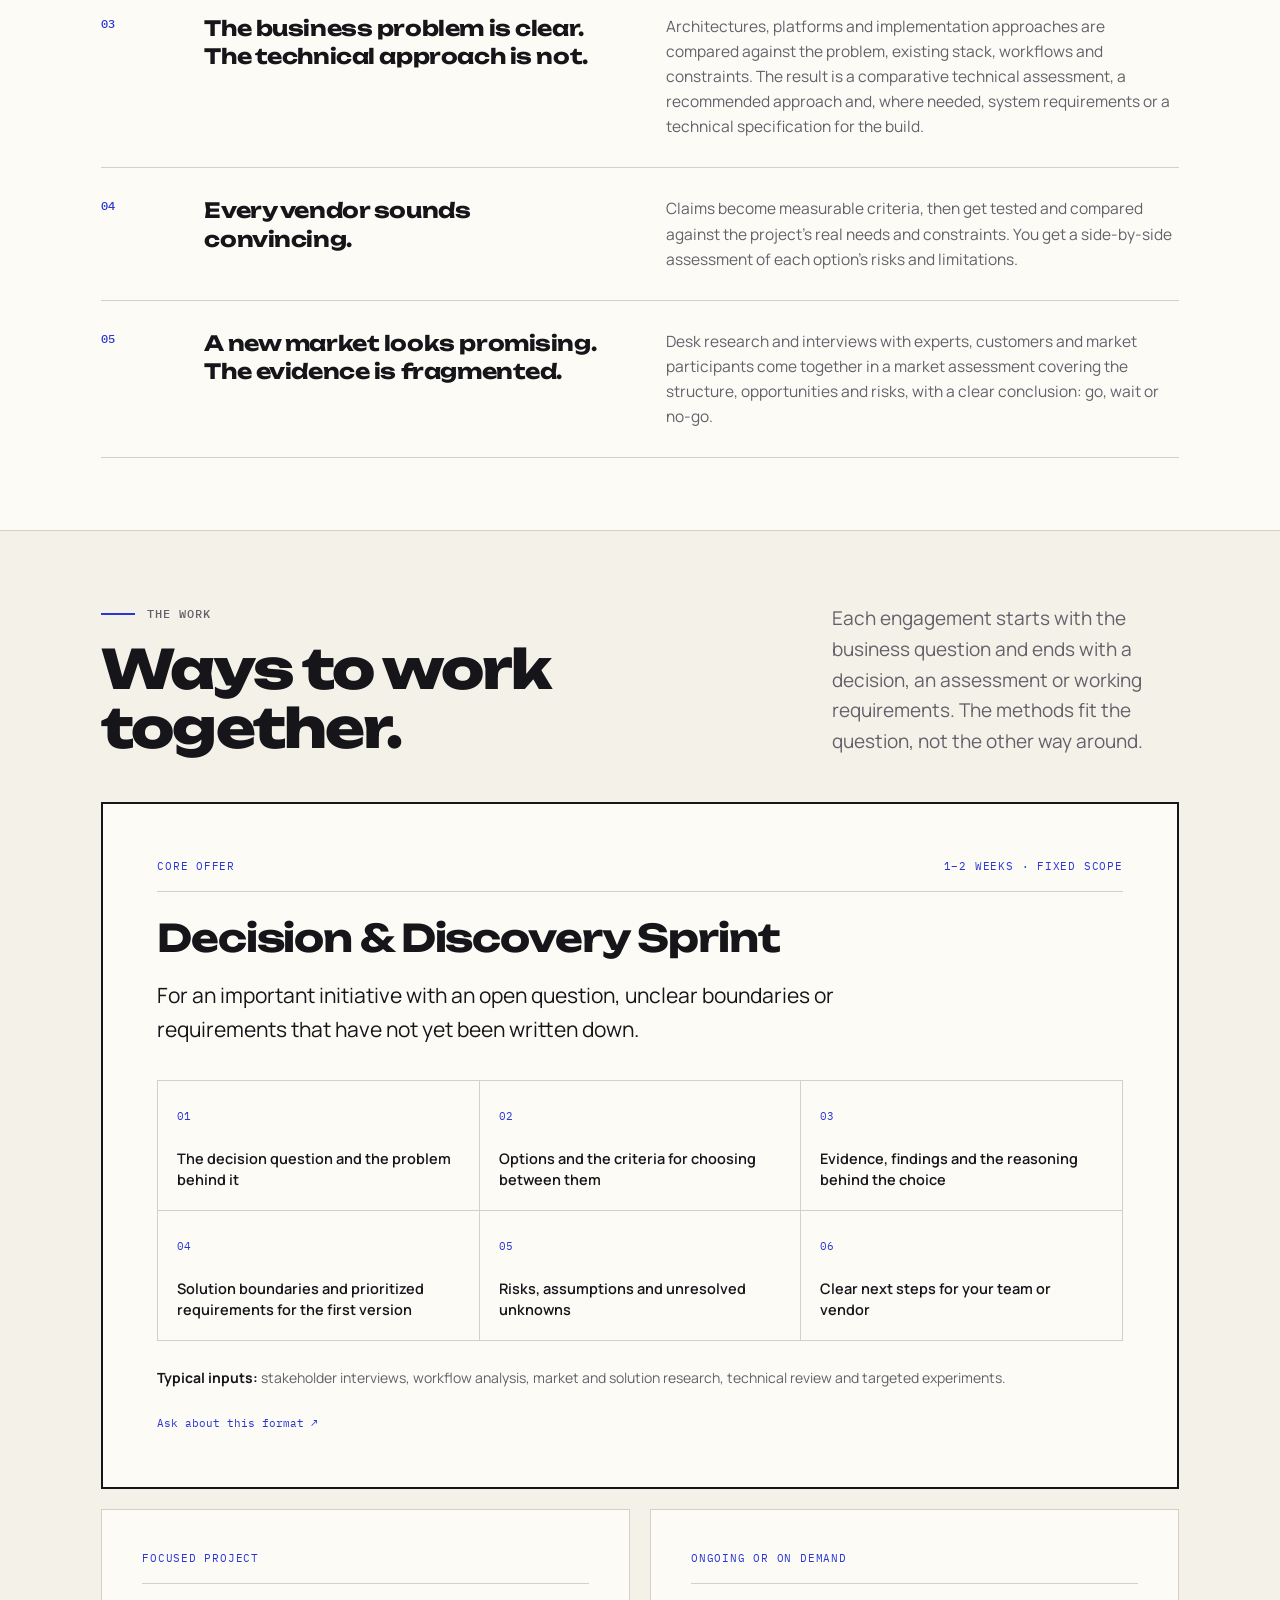
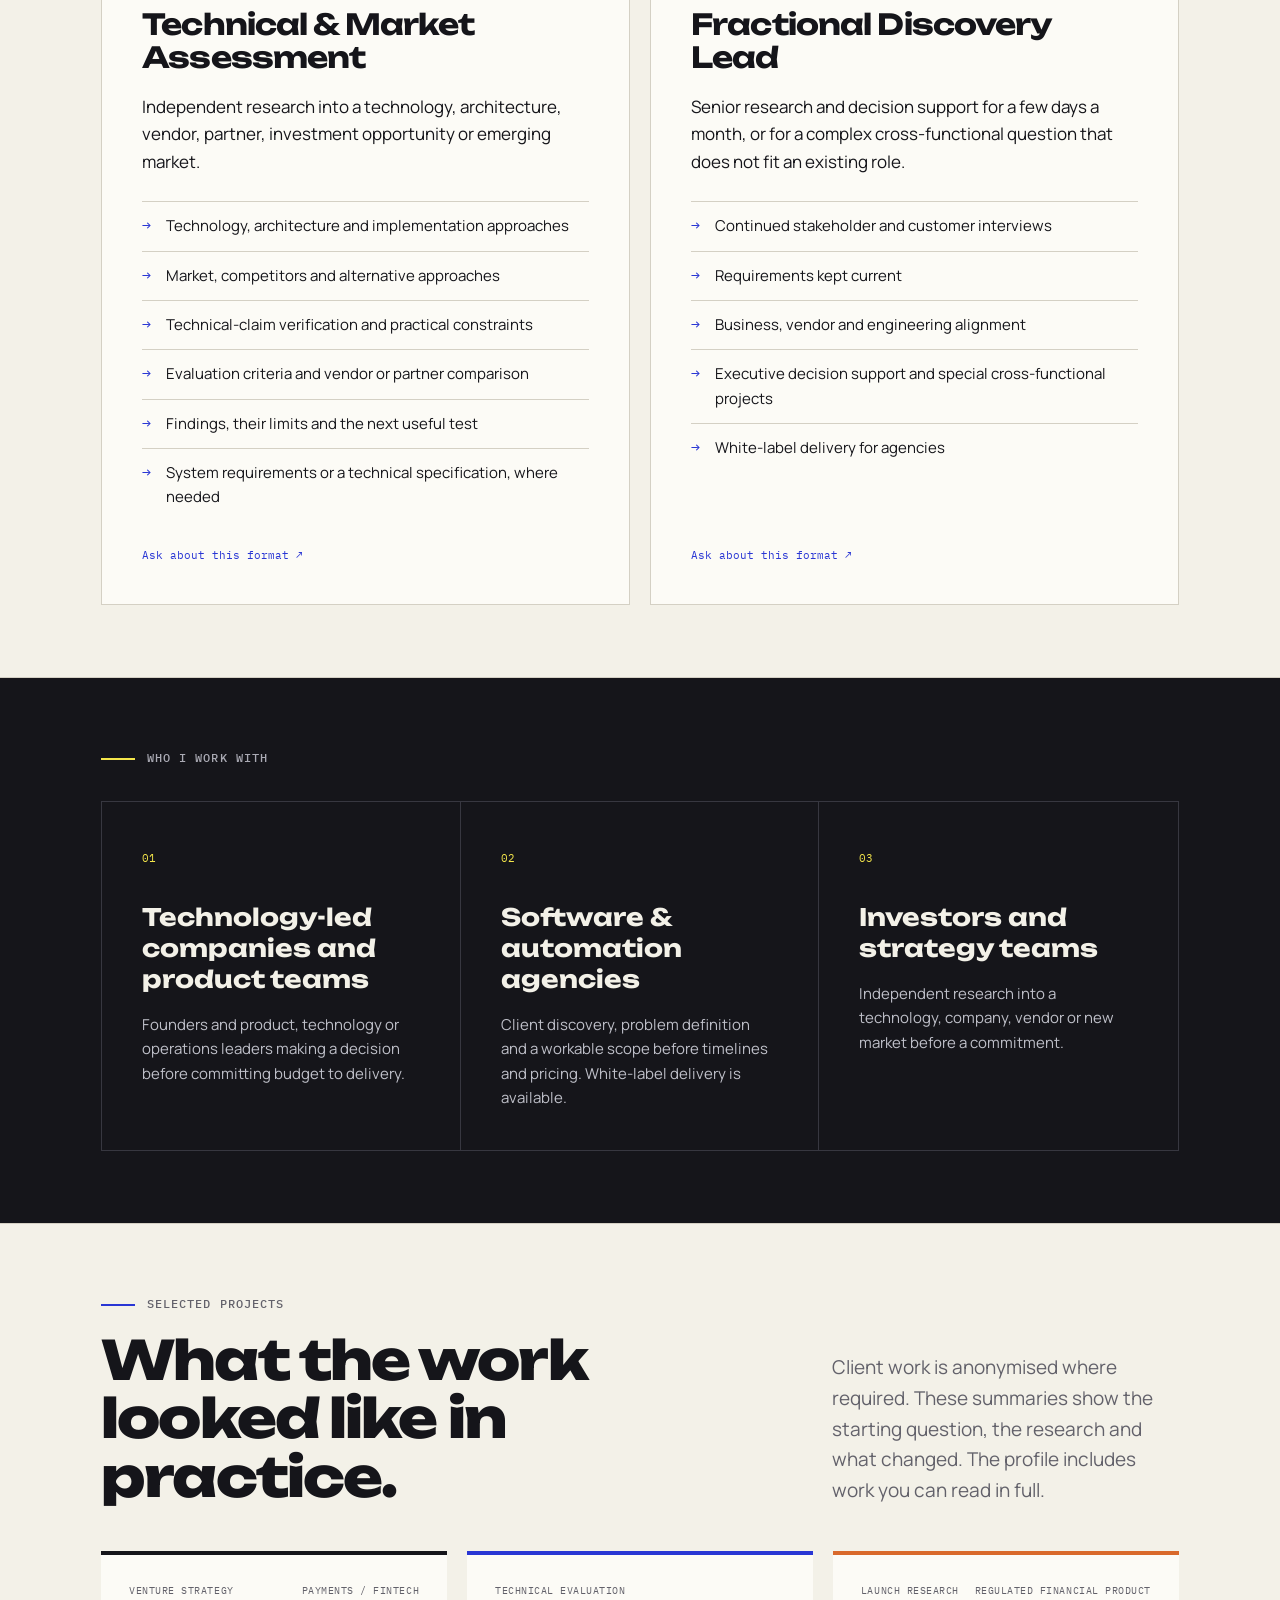
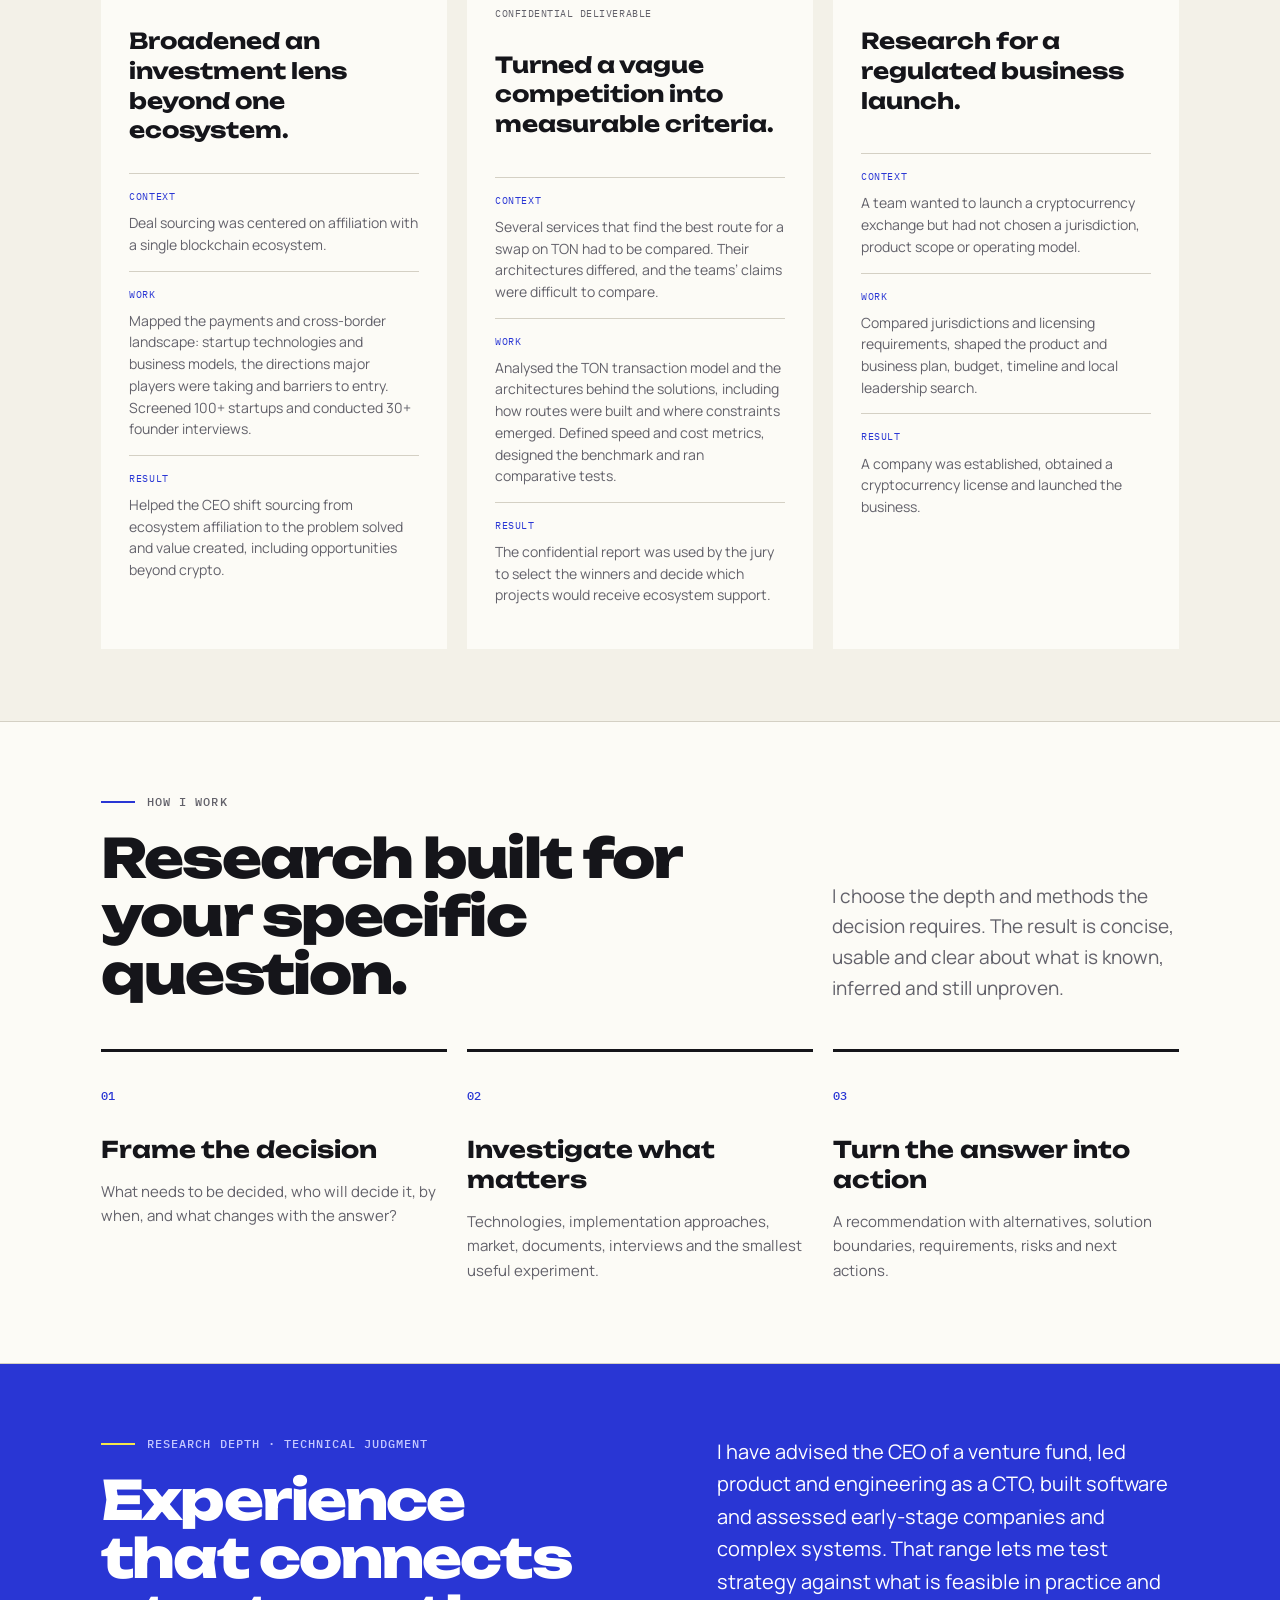
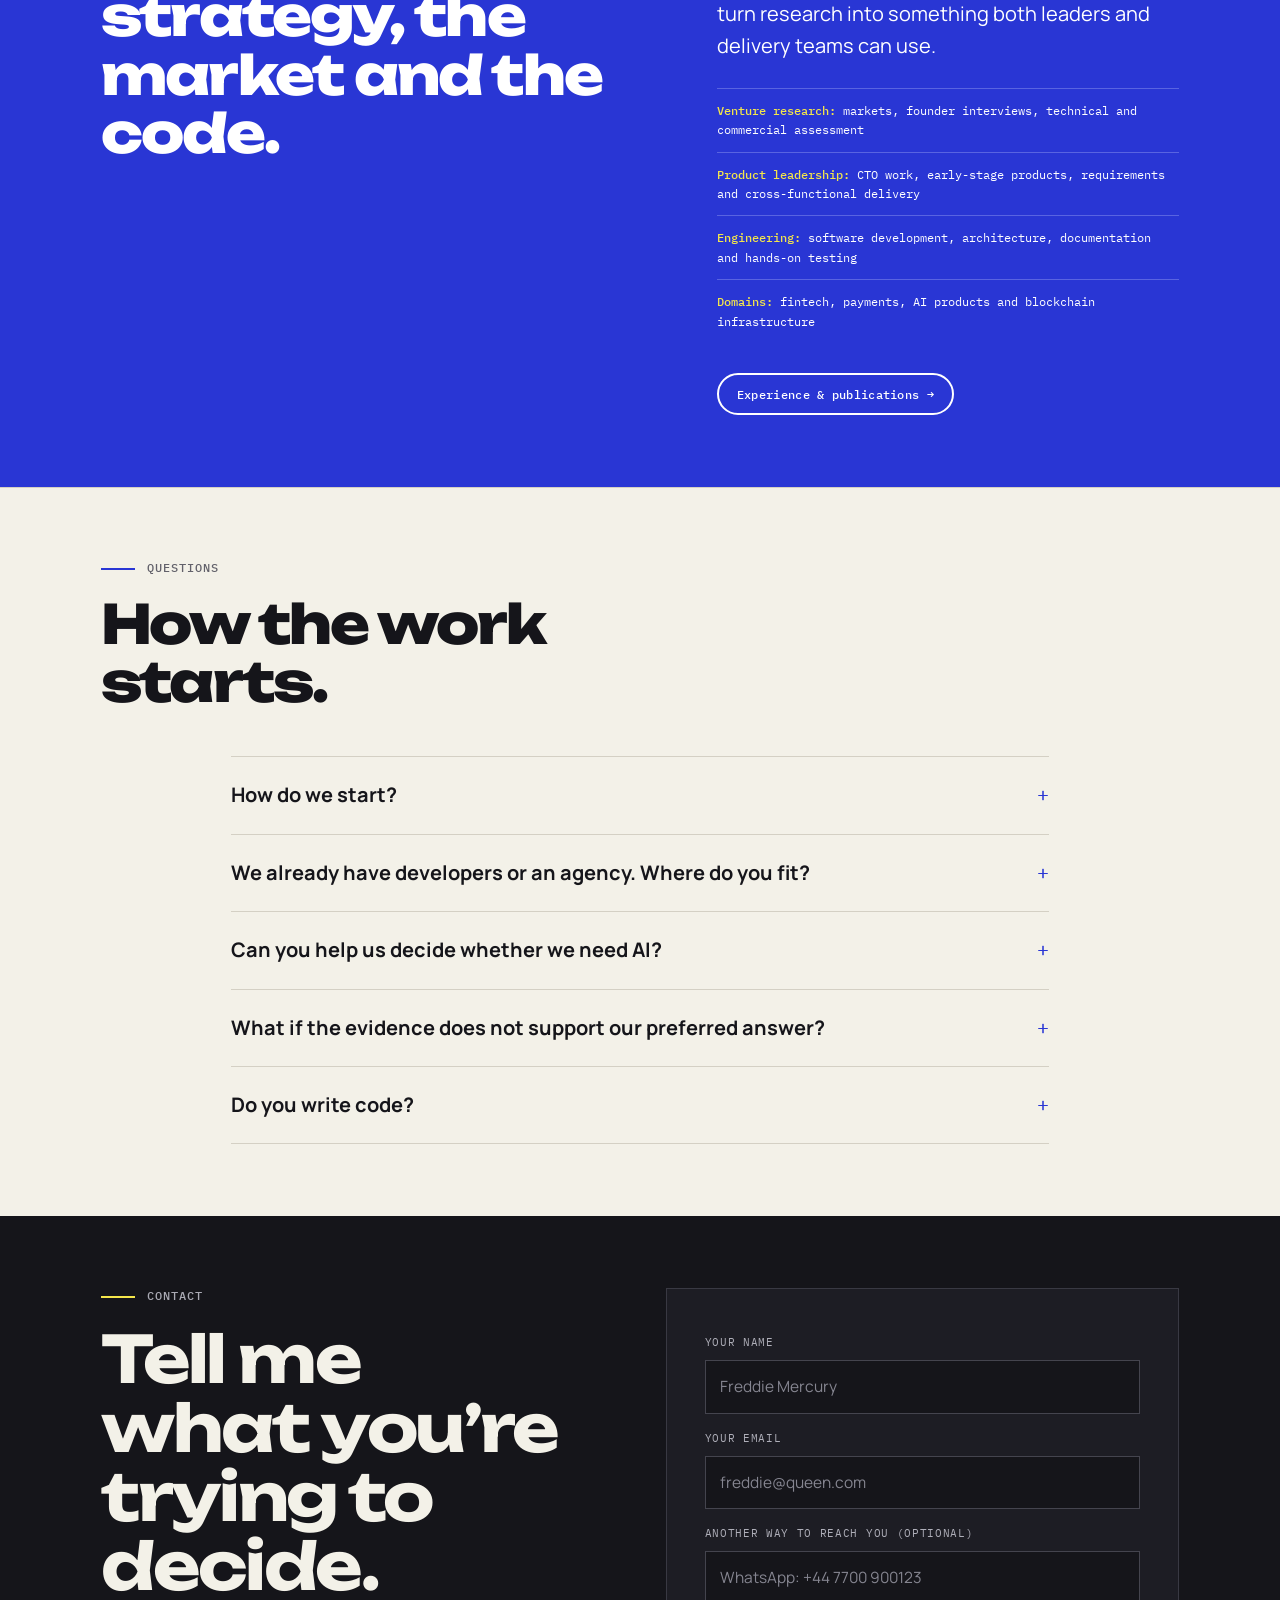
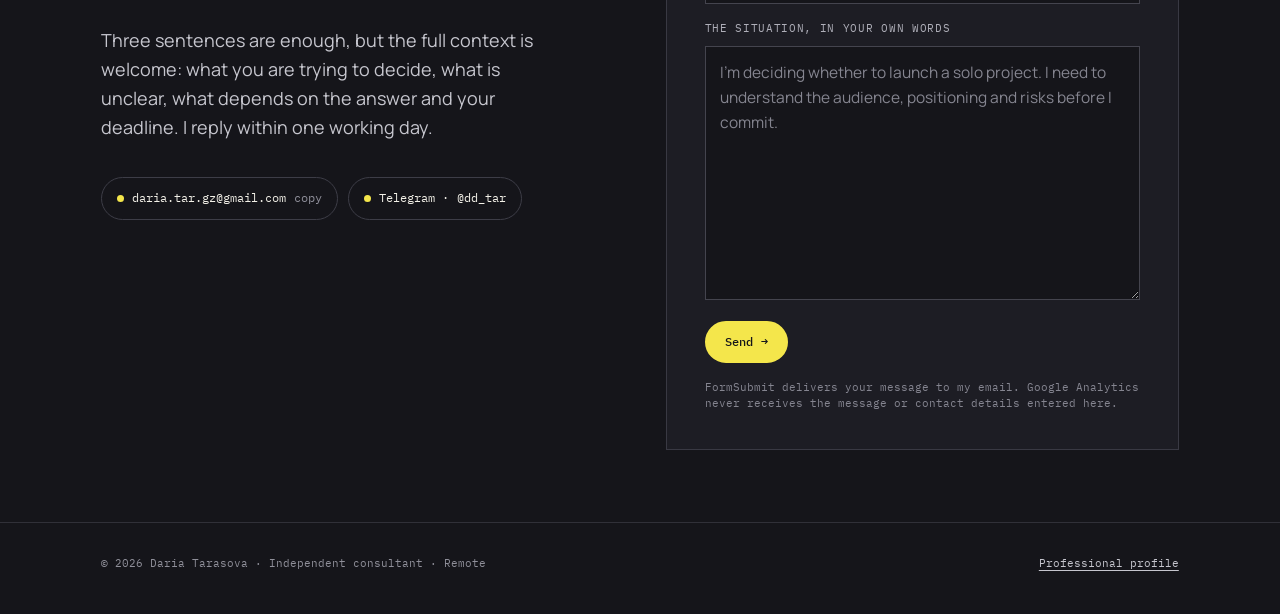
==== commit 03843c5b: "polishing ru version & positioning" ====
--- a/index.html
+++ b/index.html
@@ -4,28 +4,33 @@
 <script defer src="main.js?v=20260811c"></script>
 <meta charset="UTF-8">
 <meta name="viewport" content="width=device-width, initial-scale=1.0">
+<link rel="icon" href="favicon.ico?v=3" sizes="48x48">
+<link rel="icon" href="favicon.svg?v=3" sizes="any" type="image/svg+xml">
+<link rel="apple-touch-icon" href="apple-touch-icon.png?v=3">
+<link rel="manifest" href="site.webmanifest?v=3">
+<meta name="theme-color" content="#F3F1E8">
 
 <title>Daria Tarasova — research, product discovery & technical assessment</title>
 <meta name="description" content="Research for difficult product, technology and market questions — turned into a clear decision and a plan your team can execute. Remote, EN/RU.">
-<link rel="canonical" href="https://dd-tar.github.io/consulting/">
-<link rel="alternate" hreflang="en" href="https://dd-tar.github.io/consulting/">
-<link rel="alternate" hreflang="ru" href="https://dd-tar.github.io/consulting/ru/">
-<link rel="alternate" hreflang="x-default" href="https://dd-tar.github.io/consulting/">
+<link rel="canonical" href="https://ddtar.xyz/">
+<link rel="alternate" hreflang="en" href="https://ddtar.xyz/">
+<link rel="alternate" hreflang="ru" href="https://ddtar.xyz/ru/">
+<link rel="alternate" hreflang="x-default" href="https://ddtar.xyz/">
 <meta name="robots" content="index, follow, max-snippet:-1, max-image-preview:large">
 
 <meta property="og:type" content="website">
 <meta property="og:locale" content="en_US">
 <meta property="og:locale:alternate" content="ru_RU">
-<meta property="og:url" content="https://dd-tar.github.io/consulting/">
+<meta property="og:url" content="https://ddtar.xyz/">
 <meta property="og:site_name" content="Daria Tarasova">
 <meta property="og:title" content="Research that turns a hard question into a clear decision.">
 <meta property="og:description" content="Product, technology and market research — with a practical plan your team can execute.">
-<meta property="og:image" content="https://dd-tar.github.io/consulting/og.png">
+<meta property="og:image" content="https://ddtar.xyz/og.png">
 <meta property="og:image:width" content="1200">
 <meta property="og:image:height" content="630">
 <meta property="og:image:alt" content="Daria Tarasova — research that turns a hard question into a clear decision.">
 <meta name="twitter:card" content="summary_large_image">
-<meta name="twitter:image" content="https://dd-tar.github.io/consulting/og.png">
+<meta name="twitter:image" content="https://ddtar.xyz/og.png">
 <meta name="twitter:title" content="Daria Tarasova — research & product discovery">
 <meta name="twitter:description" content="Product, technology and market research with a practical plan your team can execute.">
 
@@ -40,12 +45,12 @@
   "@graph": [
     {
       "@type": "Person",
-      "@id": "https://dd-tar.github.io/consulting/#person",
+      "@id": "https://ddtar.xyz/#person",
       "name": "Daria Tarasova",
       "alternateName": "Daya",
-      "url": "https://dd-tar.github.io/consulting/",
+      "url": "https://ddtar.xyz/",
       "email": "mailto:daria.tar.gz@gmail.com",
-      "jobTitle": "Independent product discovery and decision research consultant",
+      "jobTitle": "Independent researcher and strategy consultant",
       "description": "Researcher and software engineer helping teams make evidence-based decisions about digital products, technologies, vendors and new markets.",
       "knowsLanguage": ["en", "ru"],
       "knowsAbout": [
@@ -69,10 +74,10 @@
     },
     {
       "@type": "ProfessionalService",
-      "@id": "https://dd-tar.github.io/consulting/#service",
+      "@id": "https://ddtar.xyz/#service",
       "name": "Daria Tarasova — product discovery and decision research",
-      "url": "https://dd-tar.github.io/consulting/",
-      "provider": { "@id": "https://dd-tar.github.io/consulting/#person" },
+      "url": "https://ddtar.xyz/",
+      "provider": { "@id": "https://ddtar.xyz/#person" },
       "areaServed": "Worldwide",
       "availableLanguage": ["en", "ru"],
       "serviceType": "Product discovery, decision research and technical assessment",
@@ -88,15 +93,15 @@
     },
     {
       "@type": "WebSite",
-      "@id": "https://dd-tar.github.io/consulting/#website",
-      "url": "https://dd-tar.github.io/consulting/",
+      "@id": "https://ddtar.xyz/#website",
+      "url": "https://ddtar.xyz/",
       "name": "Daria Tarasova",
       "inLanguage": "en",
-      "publisher": { "@id": "https://dd-tar.github.io/consulting/#person" }
+      "publisher": { "@id": "https://ddtar.xyz/#person" }
     },
     {
       "@type": "FAQPage",
-      "@id": "https://dd-tar.github.io/consulting/#faq",
+      "@id": "https://ddtar.xyz/#faq",
       "inLanguage": "en",
       "mainEntity": [
         {
@@ -163,9 +168,8 @@
         <p class="eyebrow">Research &amp; discovery for technology-led companies and the teams that build or back them</p>
         <h1>Research for <span class="marker">hard decisions about products and technology.</span></h1>
         <p class="hero-sub">
-          I investigate the market, the technology and the way the work actually happens.
-          You get a clear recommendation, the evidence behind it, and a practical scope and
-          requirements your team or vendor can act on.
+          <span class="hero-sub-block">I investigate the technology, the market and how people actually do the work.</span>
+          <span class="hero-sub-block">You get the evidence, findings and viable options needed to make the decision. If the project moves forward, I define the scope and write the requirements your team or delivery partner can work from.</span>
         </p>
         <div class="hero-actions">
           <a class="btn btn-large" href="#contact" data-track="hero_contact">Tell me about your project ↗</a>
@@ -194,13 +198,13 @@
         <p class="eyebrow">When this is useful</p>
         <h2>When a decision needs research, not another meeting.</h2>
       </div>
-      <p class="section-intro">The work starts when a decision matters, but the problem is still defined differently by everyone in the room.</p>
+      <p class="section-intro">Action is already urgent, but the team still does not share a clear view of the problem.</p>
     </div>
     <div class="wrap indexed-list">
       <article class="indexed-item reveal">
         <span class="index">01</span>
-        <h3>The budget exists. The decision does not.</h3>
-        <p>I turn assumptions, disagreements and constraints scattered across meetings into a clear question, options and decision criteria. If the project moves forward, I translate the decision into implementation requirements.</p>
+        <h3>The budget exists. A clear brief does not.</h3>
+        <p>Stakeholder requests, agreements and constraints are scattered across calls, meetings and messages. I structure them into shared goals, contradictions, a single problem statement and decision criteria.</p>
       </article>
       <article class="indexed-item reveal">
         <span class="index">02</span>
@@ -209,13 +213,18 @@
       </article>
       <article class="indexed-item reveal">
         <span class="index">03</span>
-        <h3>Every vendor sounds convincing.</h3>
-        <p>Claims need to be translated into measurable criteria, tested where possible and compared against the real use case.</p>
+        <h3>The business problem is clear. The technical approach is not.</h3>
+        <p>Architectures, platforms and implementation approaches are compared against the problem, existing stack, workflows and constraints. The result is a comparative technical assessment, a recommended approach and, where needed, system requirements or a technical specification for the build.</p>
       </article>
       <article class="indexed-item reveal">
         <span class="index">04</span>
+        <h3>Every vendor sounds convincing.</h3>
+        <p>Claims become measurable criteria, then get tested and compared against the project’s real needs and constraints. You get a side-by-side assessment of each option’s risks and limitations.</p>
+      </article>
+      <article class="indexed-item reveal">
+        <span class="index">05</span>
         <h3>A new market looks promising. The evidence is fragmented.</h3>
-        <p>I combine desk research with expert or customer interviews to produce a recommendation, including reasons not to proceed.</p>
+        <p>Desk research and interviews with experts, customers and market participants come together in a market assessment covering the structure, opportunities and risks, with a clear conclusion: go, wait or no-go.</p>
       </article>
     </div>
   </section>
@@ -224,7 +233,7 @@
     <div class="wrap split-head">
       <div>
         <p class="eyebrow">The work</p>
-        <h2>Three ways to move from uncertainty to action — with research.</h2>
+        <h2>Ways to work together.</h2>
       </div>
       <p class="section-intro">Each engagement starts with the business question and ends with a decision, an assessment or working requirements. The methods fit the question, not the other way around.</p>
     </div>
@@ -239,7 +248,7 @@
         <div class="deliverables" aria-label="Sprint deliverables">
           <div><span>01</span><p>The decision question and the problem behind it</p></div>
           <div><span>02</span><p>Options and the criteria for choosing between them</p></div>
-          <div><span>03</span><p>A recommendation and the evidence behind it</p></div>
+          <div><span>03</span><p>Evidence, findings and the reasoning behind the choice</p></div>
           <div><span>04</span><p>Solution boundaries and prioritized requirements for the first version</p></div>
           <div><span>05</span><p>Risks, assumptions and unresolved unknowns</p></div>
           <div><span>06</span><p>Clear next steps for your team or vendor</p></div>
@@ -251,13 +260,14 @@
       <a class="offer reveal" href="#contact" data-track="service_technical_assessment" aria-label="Ask about a Technical and Market Assessment">
         <div class="offer-topline"><span>Focused project</span></div>
         <h3>Technical &amp; Market Assessment</h3>
-        <p>Independent evaluation of a technology, vendor, partner, investment or emerging market.</p>
+        <p>Independent research into a technology, architecture, vendor, partner, investment opportunity or emerging market.</p>
         <ul class="clean-list">
           <li>Technology, architecture and implementation approaches</li>
           <li>Market, competitors and alternative approaches</li>
           <li>Technical-claim verification and practical constraints</li>
           <li>Evaluation criteria and vendor or partner comparison</li>
-          <li>Recommendation, limits and the next useful test</li>
+          <li>Findings, their limits and the next useful test</li>
+          <li>System requirements or a technical specification, where needed</li>
         </ul>
         <span class="offer-cta">Ask about this format ↗</span>
       </a>
@@ -280,22 +290,22 @@
 
   <section class="buyers-section" id="buyers">
     <div class="wrap">
-      <p class="eyebrow">Who usually buys this</p>
+      <p class="eyebrow">Who I work with</p>
       <div class="buyer-grid">
         <article class="buyer reveal">
           <span>01</span>
           <h3>Technology-led companies and product teams</h3>
-          <p>CEOs, COOs, product and operations leads committing budget to a new digital initiative.</p>
+          <p>Founders and product, technology or operations leaders making a decision before committing budget to delivery.</p>
         </article>
         <article class="buyer reveal">
           <span>02</span>
           <h3>Software &amp; automation agencies</h3>
-          <p>Agencies that need a senior discovery partner to interview the client and define the work before scoping and pricing it. White-label is welcome.</p>
+          <p>Client discovery, problem definition and a workable scope before timelines and pricing. White-label delivery is available.</p>
         </article>
         <article class="buyer reveal">
           <span>03</span>
           <h3>Investors and strategy teams</h3>
-          <p>Independent technical and market research before a commitment to a company, vendor or emerging theme.</p>
+          <p>Independent research into a technology, company, vendor or new market before a commitment.</p>
         </article>
       </div>
     </div>
@@ -316,8 +326,8 @@
         <h3>Broadened an investment lens beyond one ecosystem.</h3>
         <dl>
           <div><dt>Context</dt><dd>Deal sourcing was centered on affiliation with a single blockchain ecosystem.</dd></div>
-          <div><dt>Work</dt><dd>Mapped payments and cross-border themes, screened 100+ startups and conducted 30+ interviews with founders.</dd></div>
-          <div><dt>Result</dt><dd>Helped the CEO shift sourcing toward the problem solved and value created, including opportunities beyond crypto.</dd></div>
+          <div><dt>Work</dt><dd>Mapped the payments and cross-border landscape: startup technologies and business models, the directions major players were taking and barriers to entry. Screened 100+ startups and conducted 30+ founder interviews.</dd></div>
+          <div><dt>Result</dt><dd>Helped the CEO shift sourcing from ecosystem affiliation to the problem solved and value created, including opportunities beyond crypto.</dd></div>
         </dl>
       </article>
 
@@ -325,15 +335,15 @@
         <div class="case-meta"><span>Technical evaluation</span><span>Confidential deliverable</span></div>
         <h3>Turned a vague competition into measurable criteria.</h3>
         <dl>
-          <div><dt>Context</dt><dd>Several swap-routing solutions on TON had to be compared despite a new architecture and inconsistent claims.</dd></div>
-          <div><dt>Work</dt><dd>Learned the transaction model, defined speed and cost metrics, designed the benchmark and ran comparative tests.</dd></div>
-          <div><dt>Result</dt><dd>The resulting report became the evidence used by the jury to inform ecosystem-funding decisions.</dd></div>
+          <div><dt>Context</dt><dd>Several services that find the best route for a swap on TON had to be compared. Their architectures differed, and the teams’ claims were difficult to compare.</dd></div>
+          <div><dt>Work</dt><dd>Analysed the TON transaction model and the architectures behind the solutions, including how routes were built and where constraints emerged. Defined speed and cost metrics, designed the benchmark and ran comparative tests.</dd></div>
+          <div><dt>Result</dt><dd>The confidential report was used by the jury to select the winners and decide which projects would receive ecosystem support.</dd></div>
         </dl>
       </article>
 
       <article class="case reveal">
-        <div class="case-meta"><span>Research to launch</span><span>Regulated financial product</span></div>
-        <h3>Research that ended in an operating business.</h3>
+        <div class="case-meta"><span>Launch research</span><span>Regulated financial product</span></div>
+        <h3>Research for a regulated business launch.</h3>
         <dl>
           <div><dt>Context</dt><dd>A team wanted to launch a cryptocurrency exchange but had not chosen a jurisdiction, product scope or operating model.</dd></div>
           <div><dt>Work</dt><dd>Compared jurisdictions and licensing requirements, shaped the product and business plan, budget, timeline and local leadership search.</dd></div>
@@ -441,7 +451,7 @@
         <input type="hidden" name="_subject" value="New inquiry — consulting site">
         <input type="hidden" name="_template" value="box">
         <input type="hidden" name="_captcha" value="false">
-        <input type="hidden" name="_next" value="https://dd-tar.github.io/consulting/?sent=1#contact">
+        <input type="hidden" name="_next" value="https://ddtar.xyz/?sent=1#contact">
         <input class="honeypot" type="text" name="_honey" tabindex="-1" autocomplete="off" aria-hidden="true">
         <label for="f-name">Your name</label>
         <input id="f-name" name="name" type="text" autocomplete="name" placeholder="Freddie Mercury" required>
--- a/styles.css
+++ b/styles.css
@@ -206,6 +206,8 @@
   line-height:1.04;
 }
 .hero-sub{ margin-top:30px; max-width:710px; font-size:clamp(17px,2vw,21px); line-height:1.55; }
+.hero-sub-block{ display:block; }
+.hero-sub-block + .hero-sub-block{ margin-top:.7em; }
 .hero-actions,.profile-actions{ margin-top:36px; display:flex; flex-wrap:wrap; align-items:center; gap:20px; }
 .decision-card{
   position:relative;
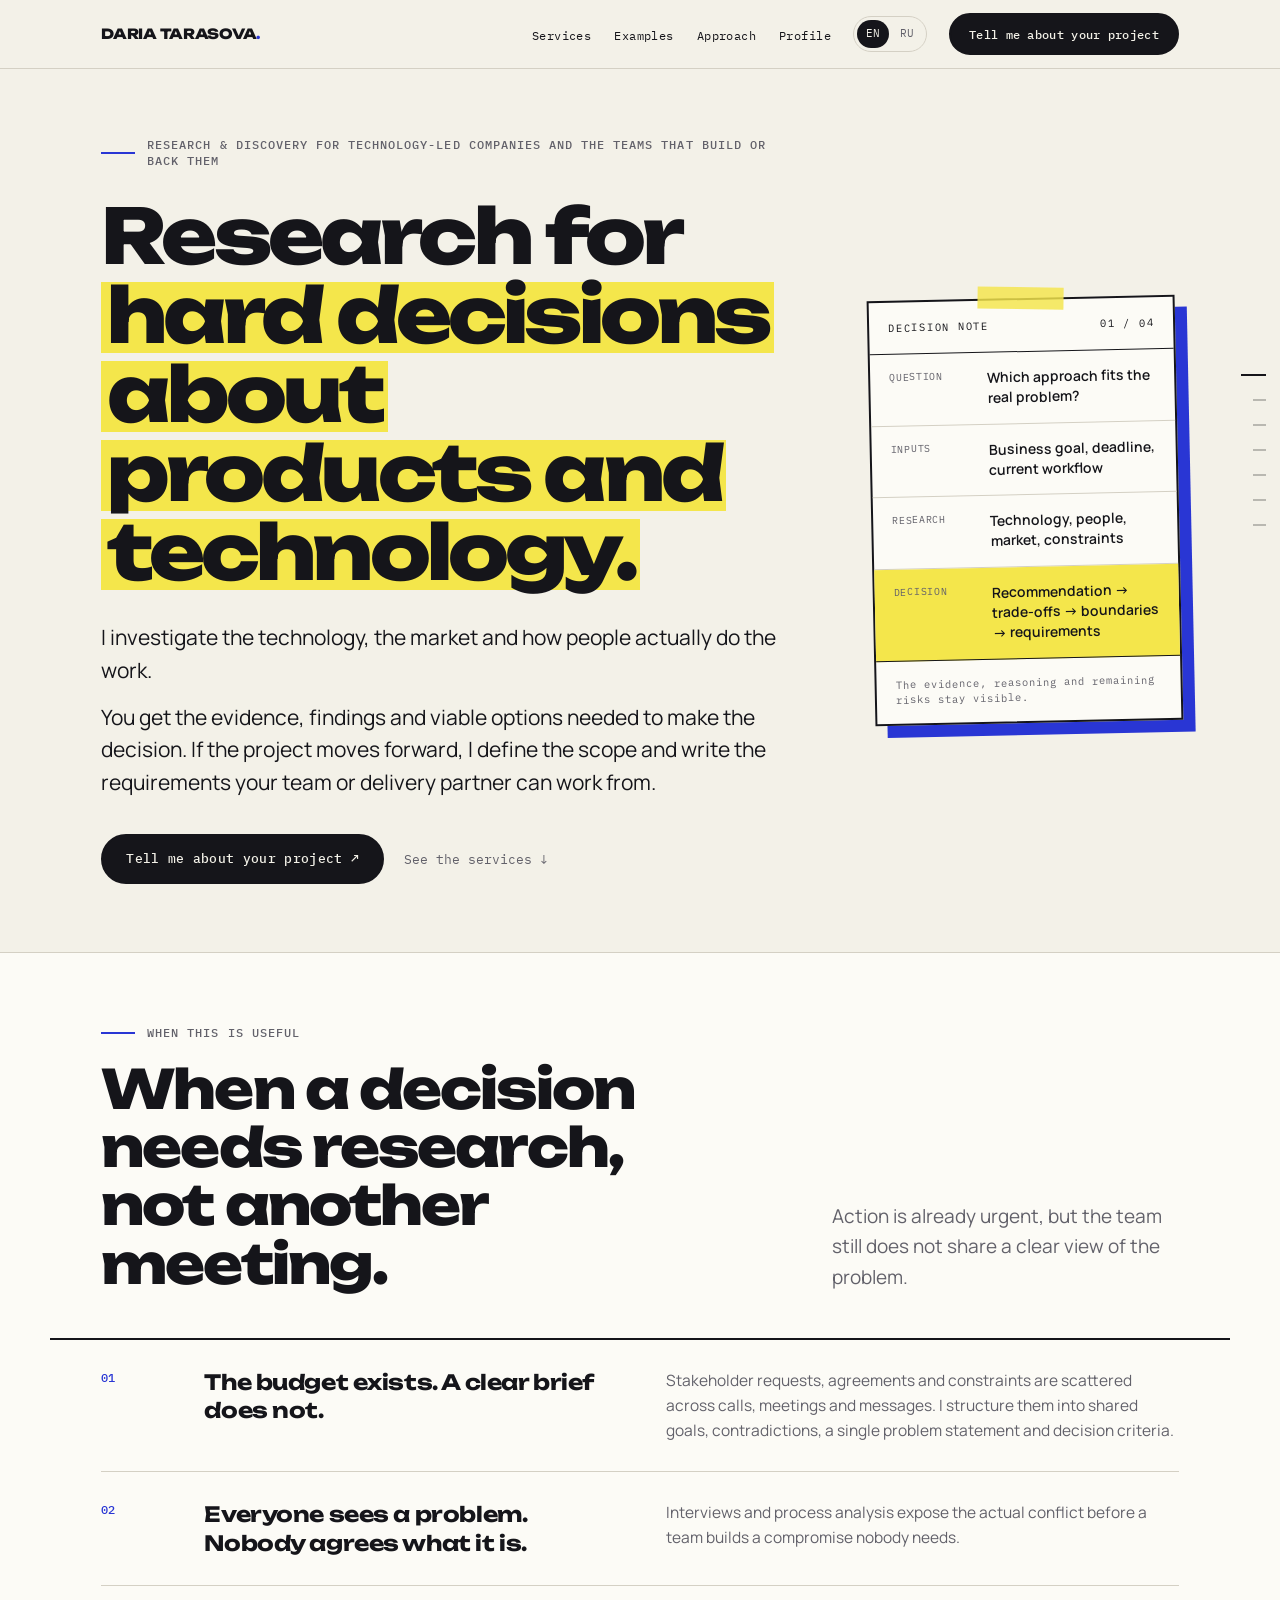
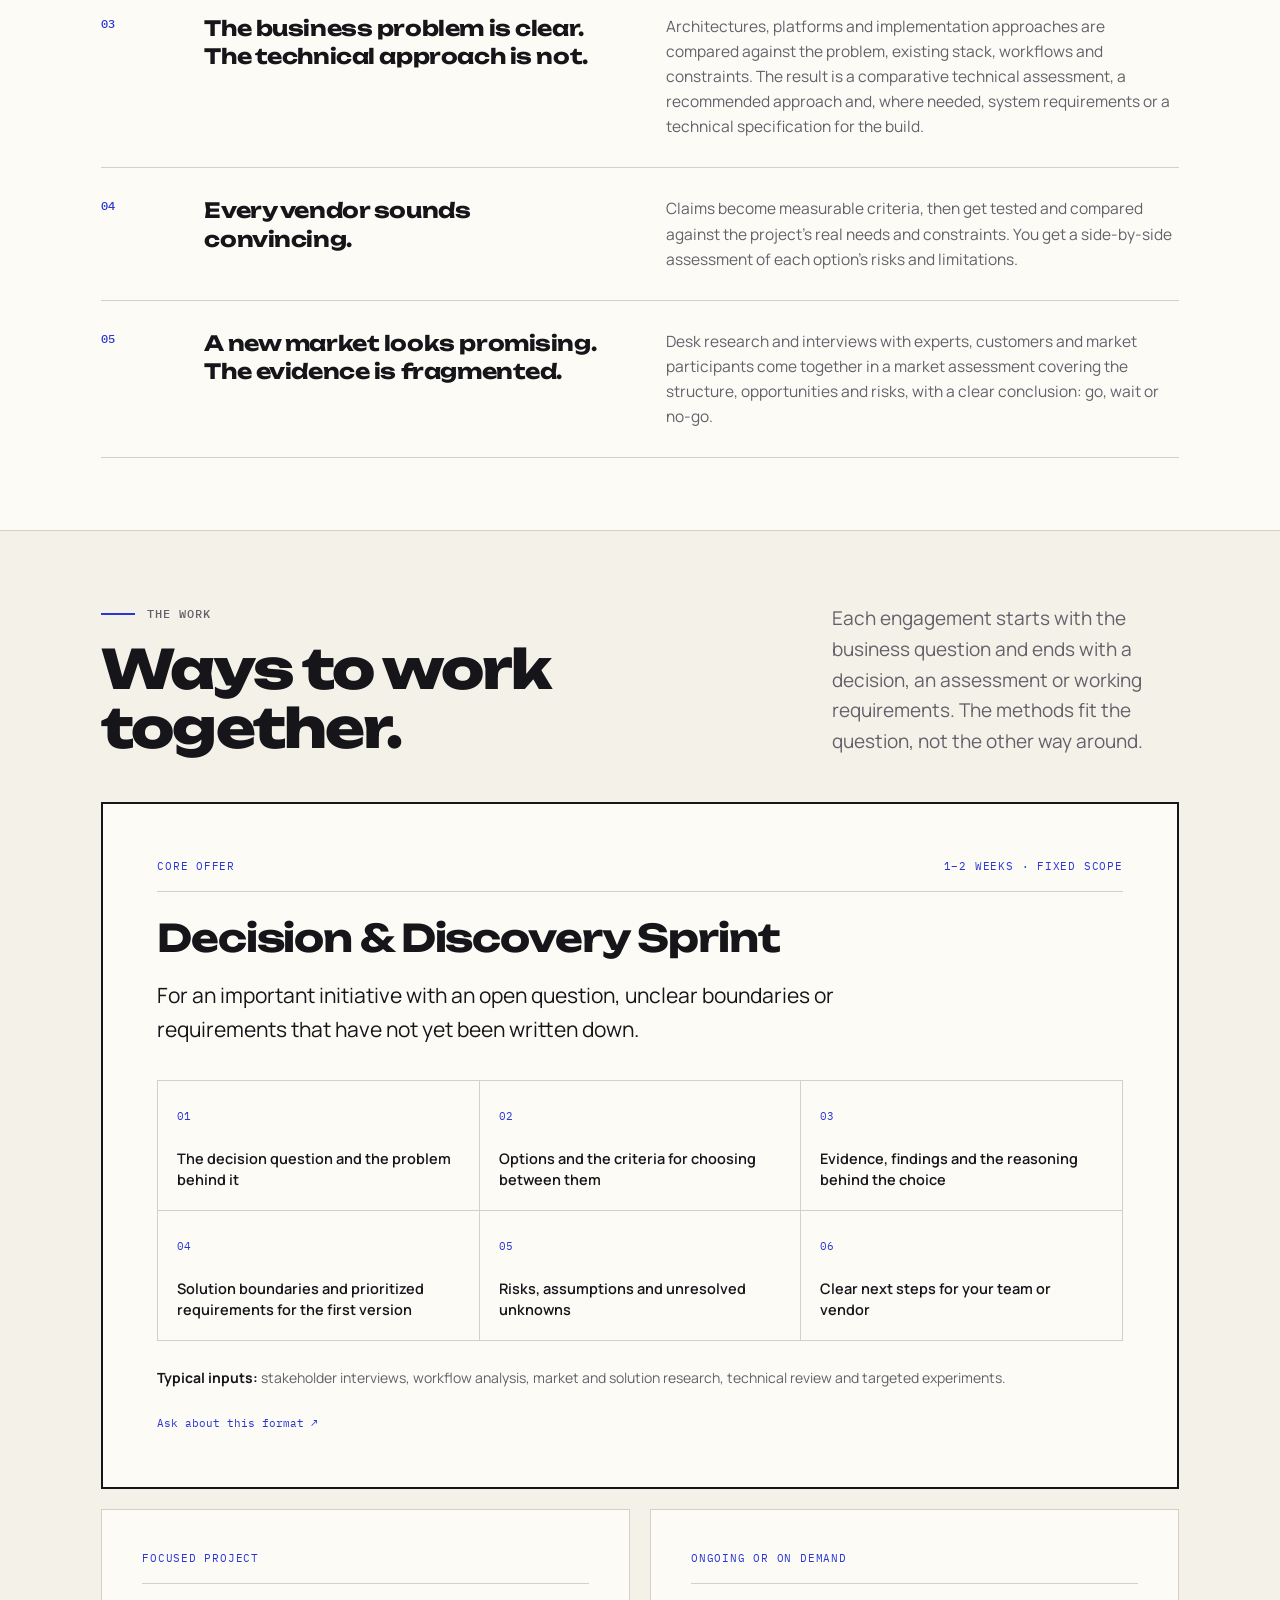
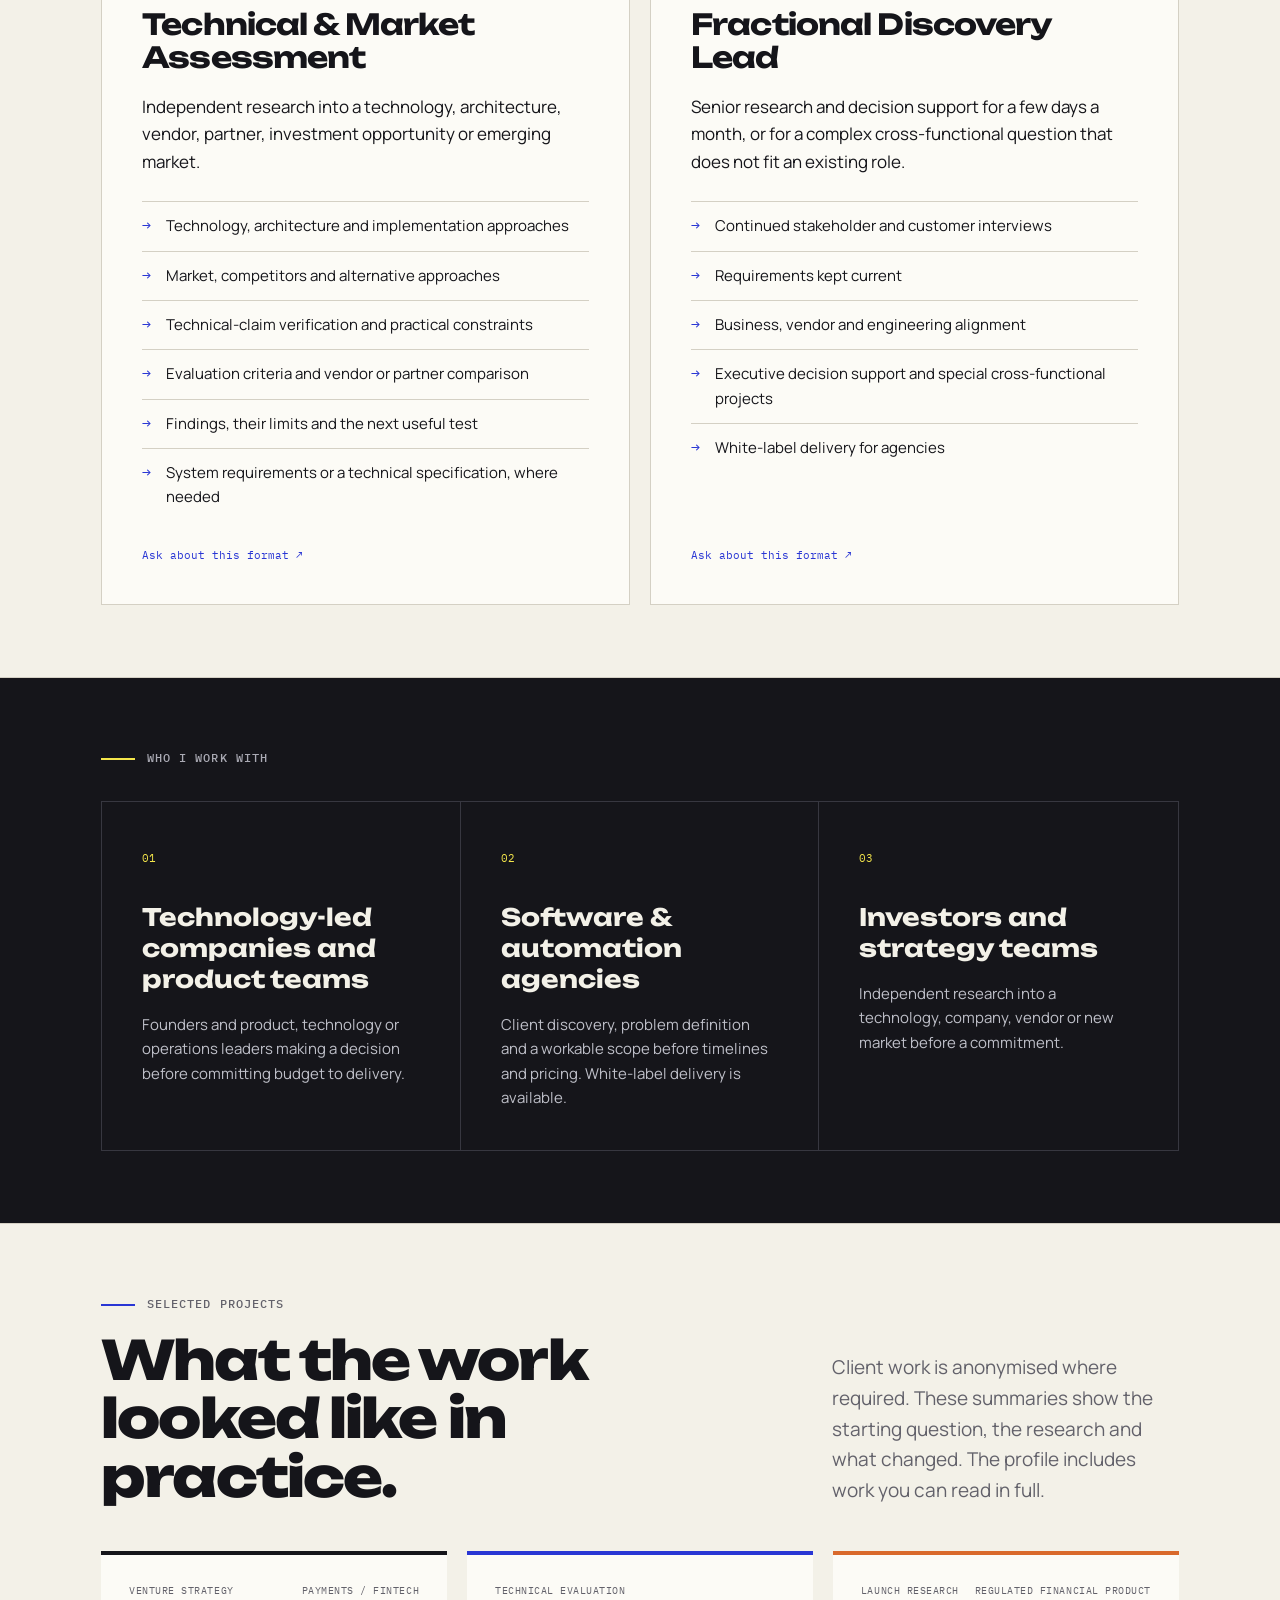
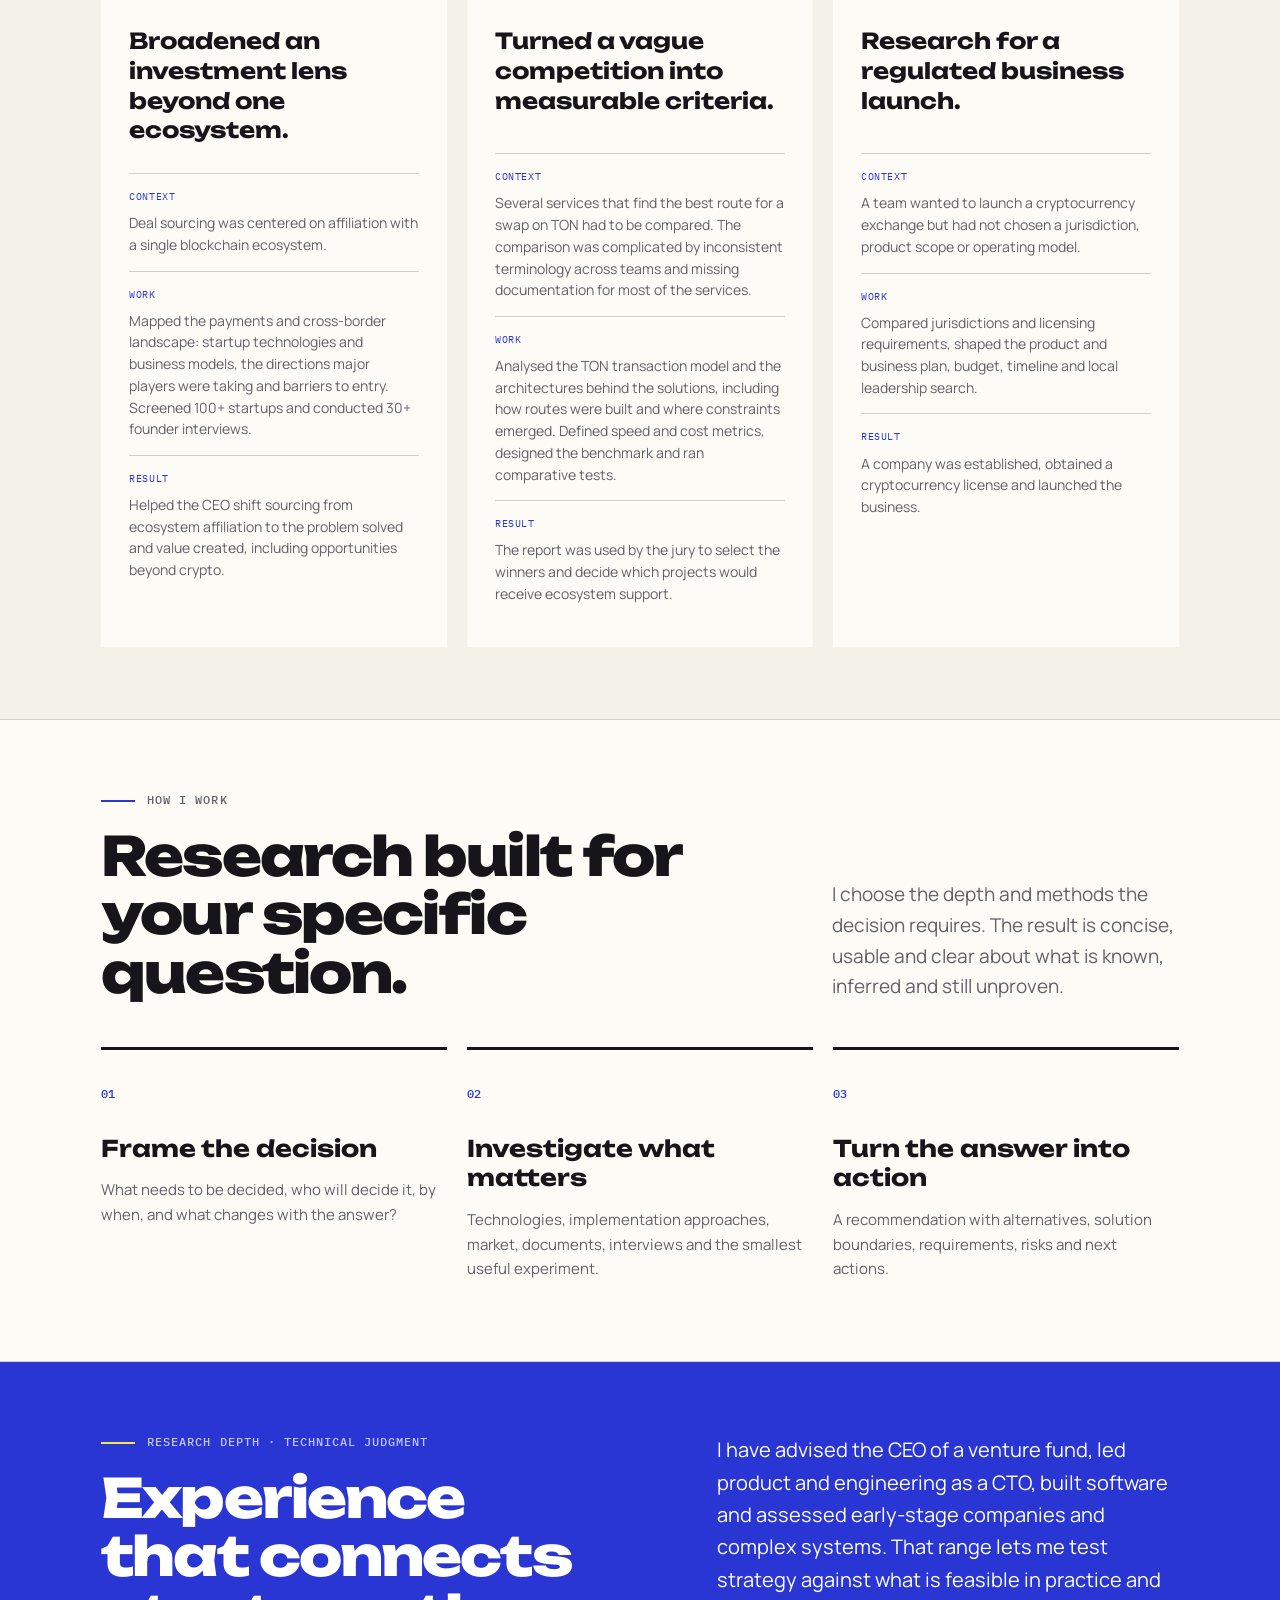
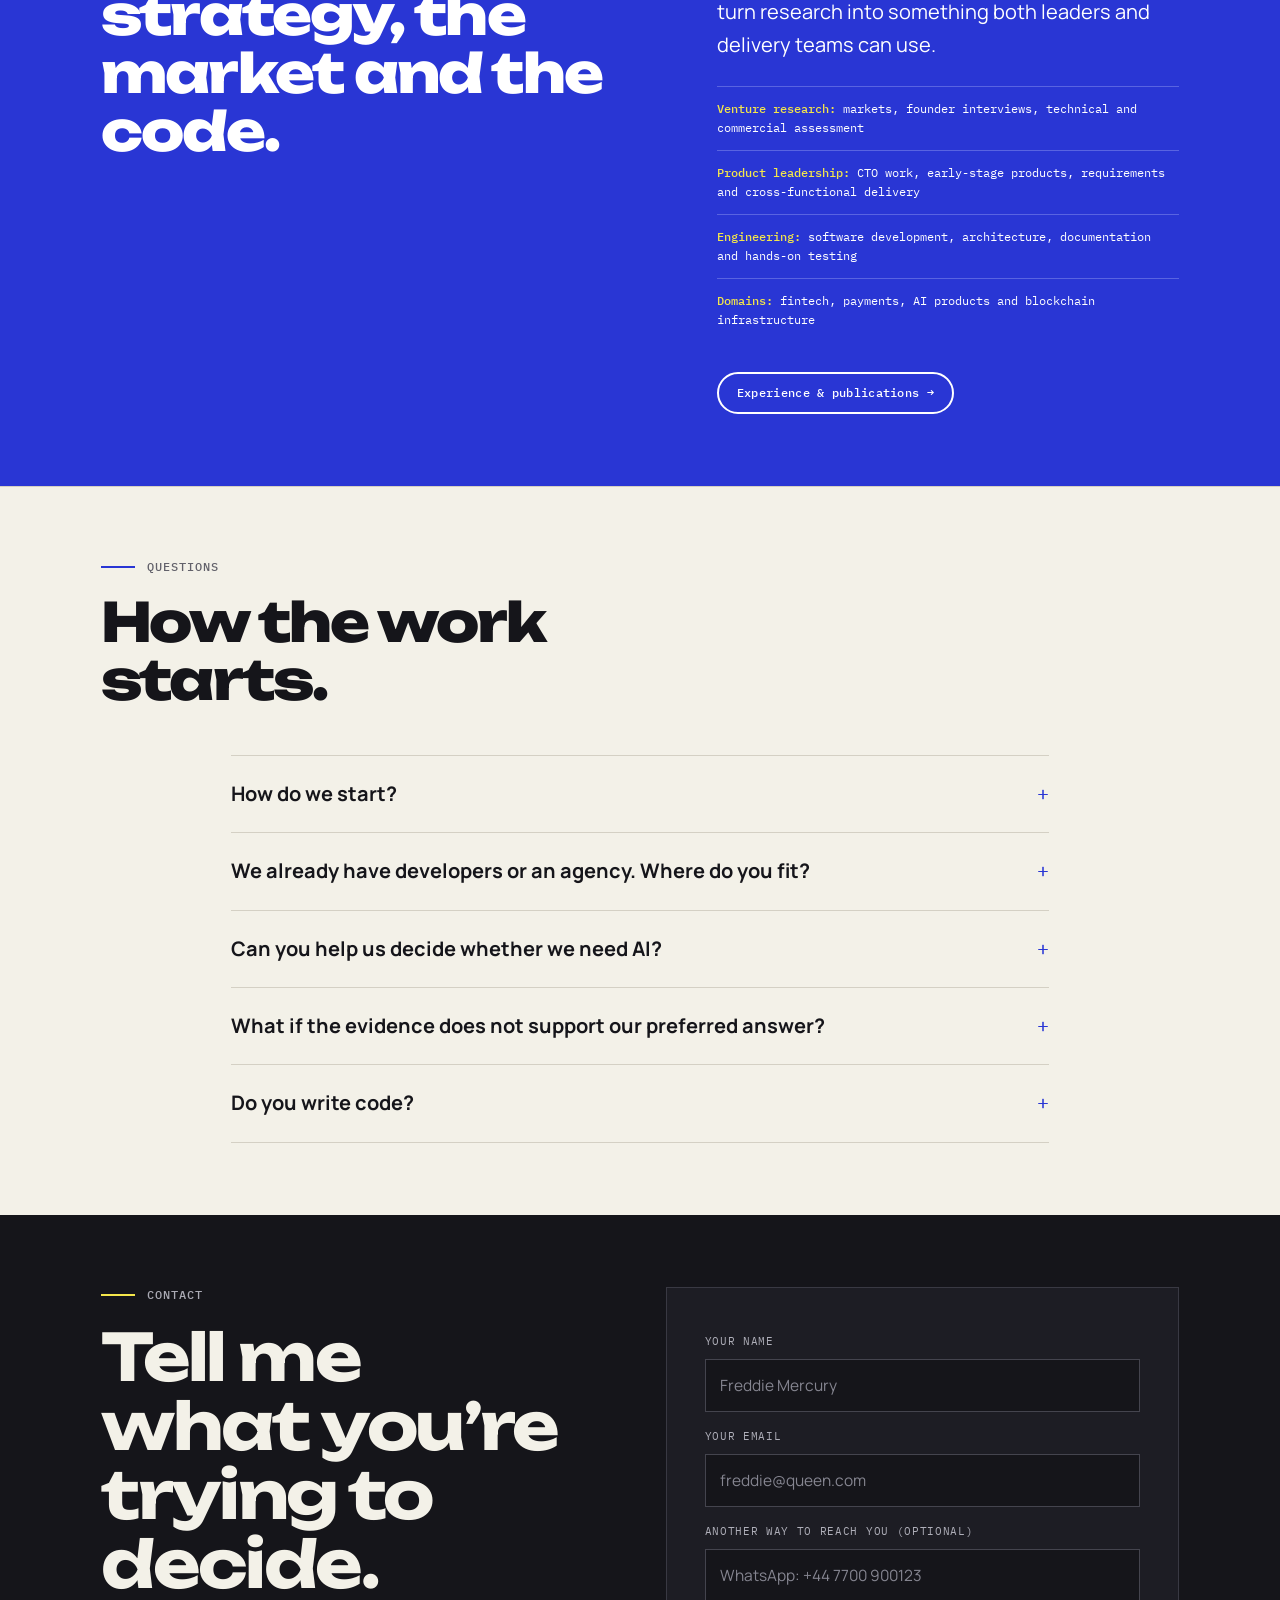
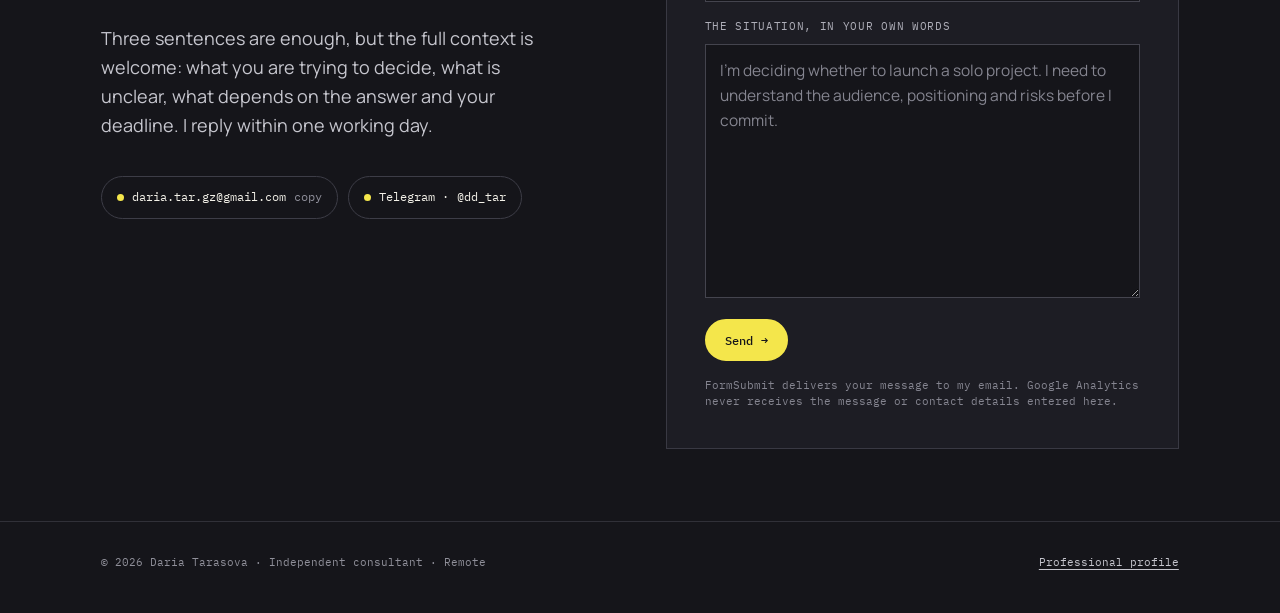
==== commit 6895ec02: "will I ever stop editing this?" ====
--- a/index.html
+++ b/index.html
@@ -10,8 +10,8 @@
 <link rel="manifest" href="site.webmanifest?v=3">
 <meta name="theme-color" content="#F3F1E8">
 
-<title>Daria Tarasova — research, product discovery & technical assessment</title>
-<meta name="description" content="Research for difficult product, technology and market questions — turned into a clear decision and a plan your team can execute. Remote, EN/RU.">
+<title>Daria Tarasova — independent researcher &amp; strategy consultant</title>
+<meta name="description" content="Independent researcher and strategy consultant. Research for hard decisions about products, technology and markets, with scope and requirements for delivery.">
 <link rel="canonical" href="https://ddtar.xyz/">
 <link rel="alternate" hreflang="en" href="https://ddtar.xyz/">
 <link rel="alternate" hreflang="ru" href="https://ddtar.xyz/ru/">
@@ -23,16 +23,16 @@
 <meta property="og:locale:alternate" content="ru_RU">
 <meta property="og:url" content="https://ddtar.xyz/">
 <meta property="og:site_name" content="Daria Tarasova">
-<meta property="og:title" content="Research that turns a hard question into a clear decision.">
-<meta property="og:description" content="Product, technology and market research — with a practical plan your team can execute.">
+<meta property="og:title" content="Research for hard decisions about products and technology.">
+<meta property="og:description" content="Evidence, findings and viable options for the decision, followed by scope and requirements where needed.">
 <meta property="og:image" content="https://ddtar.xyz/og.png">
 <meta property="og:image:width" content="1200">
 <meta property="og:image:height" content="630">
-<meta property="og:image:alt" content="Daria Tarasova — research that turns a hard question into a clear decision.">
+<meta property="og:image:alt" content="Daria Tarasova — research for hard decisions about products and technology.">
 <meta name="twitter:card" content="summary_large_image">
 <meta name="twitter:image" content="https://ddtar.xyz/og.png">
-<meta name="twitter:title" content="Daria Tarasova — research & product discovery">
-<meta name="twitter:description" content="Product, technology and market research with a practical plan your team can execute.">
+<meta name="twitter:title" content="Daria Tarasova — research &amp; strategy consulting">
+<meta name="twitter:description" content="Evidence, findings and viable options for hard decisions about products, technology and markets.">
 
 <link rel="preconnect" href="https://fonts.googleapis.com">
 <link rel="preconnect" href="https://fonts.gstatic.com" crossorigin>
@@ -51,7 +51,7 @@
       "url": "https://ddtar.xyz/",
       "email": "mailto:daria.tar.gz@gmail.com",
       "jobTitle": "Independent researcher and strategy consultant",
-      "description": "Researcher and software engineer helping teams make evidence-based decisions about digital products, technologies, vendors and new markets.",
+      "description": "Independent researcher and strategy consultant investigating products, technologies, vendors and markets for complex business decisions, technical assessment and implementation planning.",
       "knowsLanguage": ["en", "ru"],
       "knowsAbout": [
         "product discovery",
@@ -85,8 +85,8 @@
         "@type": "OfferCatalog",
         "name": "Services",
         "itemListElement": [
-          { "@type": "Offer", "itemOffered": { "@type": "Service", "name": "Decision & Discovery Sprint", "description": "A focused one-to-two-week engagement that turns an ambiguous digital initiative into a clear decision, solution boundaries, first-version requirements and explicit risks." } },
-          { "@type": "Offer", "itemOffered": { "@type": "Service", "name": "Technical & Market Assessment", "description": "Independent evaluation of a technology, vendor, partner, investment or emerging market, including the criteria used to compare the available options." } },
+          { "@type": "Offer", "itemOffered": { "@type": "Service", "name": "Decision & Discovery Sprint", "description": "A focused one-to-two-week engagement: a clearly framed problem, evidence, findings, options, first-version scope, requirements and risks." } },
+          { "@type": "Offer", "itemOffered": { "@type": "Service", "name": "Technical & Market Assessment", "description": "Independent research into a technology, architecture, vendor, partner, investment opportunity or emerging market, with comparison criteria and, where needed, implementation requirements." } },
           { "@type": "Offer", "itemOffered": { "@type": "Service", "name": "Fractional Discovery Lead", "description": "Ongoing or on-demand research, discovery and executive decision support across leadership, users, vendors and delivery teams." } }
         ]
       }
@@ -184,7 +184,7 @@
         <dl>
           <div><dt>Question</dt><dd>Which approach fits the real problem?</dd></div>
           <div><dt>Inputs</dt><dd>Business goal, deadline, current workflow</dd></div>
-          <div><dt>Research</dt><dd>People, market, technology, constraints</dd></div>
+          <div><dt>Research</dt><dd>Technology, people, market, constraints</dd></div>
           <div class="decision-output"><dt>Decision</dt><dd>Recommendation → trade-offs → boundaries → requirements</dd></div>
         </dl>
         <p class="decision-note">The evidence, reasoning and remaining risks stay visible.</p>
@@ -332,12 +332,12 @@
       </article>
 
       <article class="case reveal">
-        <div class="case-meta"><span>Technical evaluation</span><span>Confidential deliverable</span></div>
+        <div class="case-meta"><span>Technical evaluation</span></div>
         <h3>Turned a vague competition into measurable criteria.</h3>
         <dl>
-          <div><dt>Context</dt><dd>Several services that find the best route for a swap on TON had to be compared. Their architectures differed, and the teams’ claims were difficult to compare.</dd></div>
+          <div><dt>Context</dt><dd>Several services that find the best route for a swap on TON had to be compared. The comparison was complicated by inconsistent terminology across teams and missing documentation for most of the services.</dd></div>
           <div><dt>Work</dt><dd>Analysed the TON transaction model and the architectures behind the solutions, including how routes were built and where constraints emerged. Defined speed and cost metrics, designed the benchmark and ran comparative tests.</dd></div>
-          <div><dt>Result</dt><dd>The confidential report was used by the jury to select the winners and decide which projects would receive ecosystem support.</dd></div>
+          <div><dt>Result</dt><dd>The report was used by the jury to select the winners and decide which projects would receive ecosystem support.</dd></div>
         </dl>
       </article>
 
